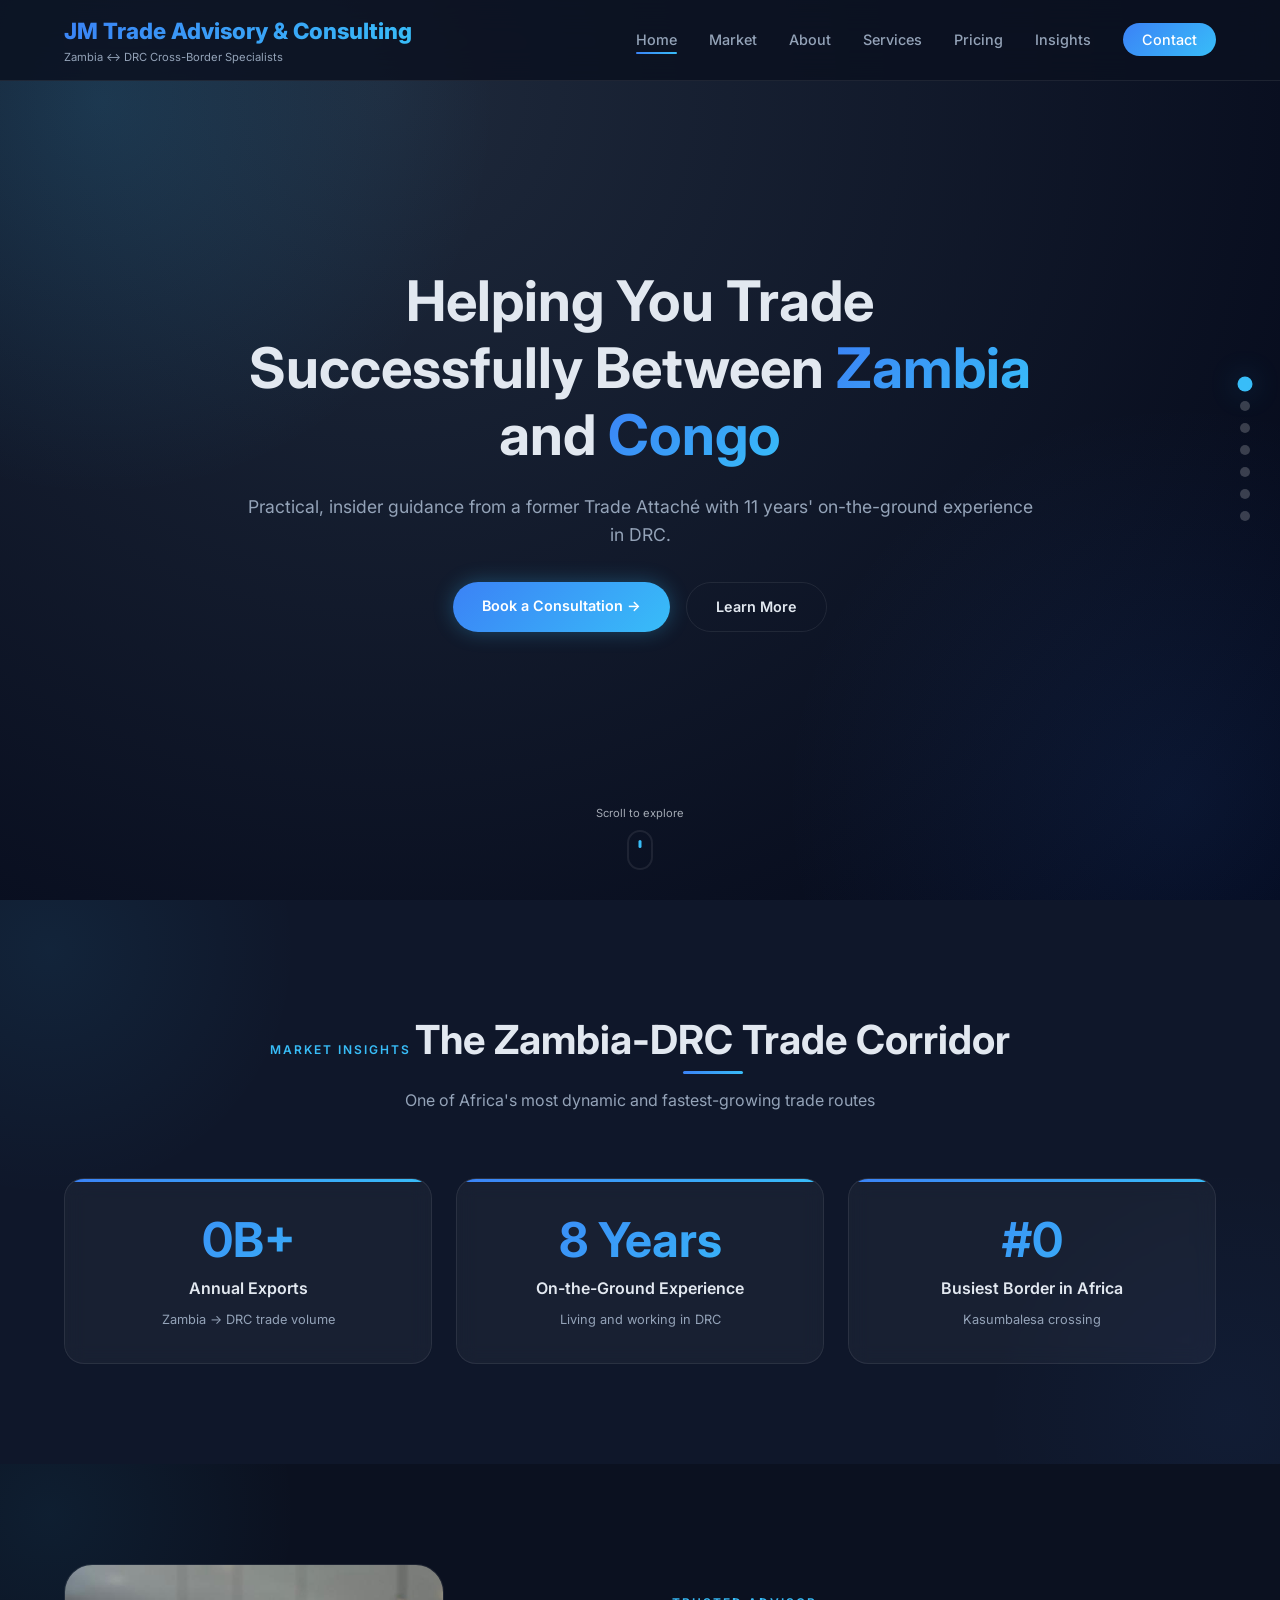
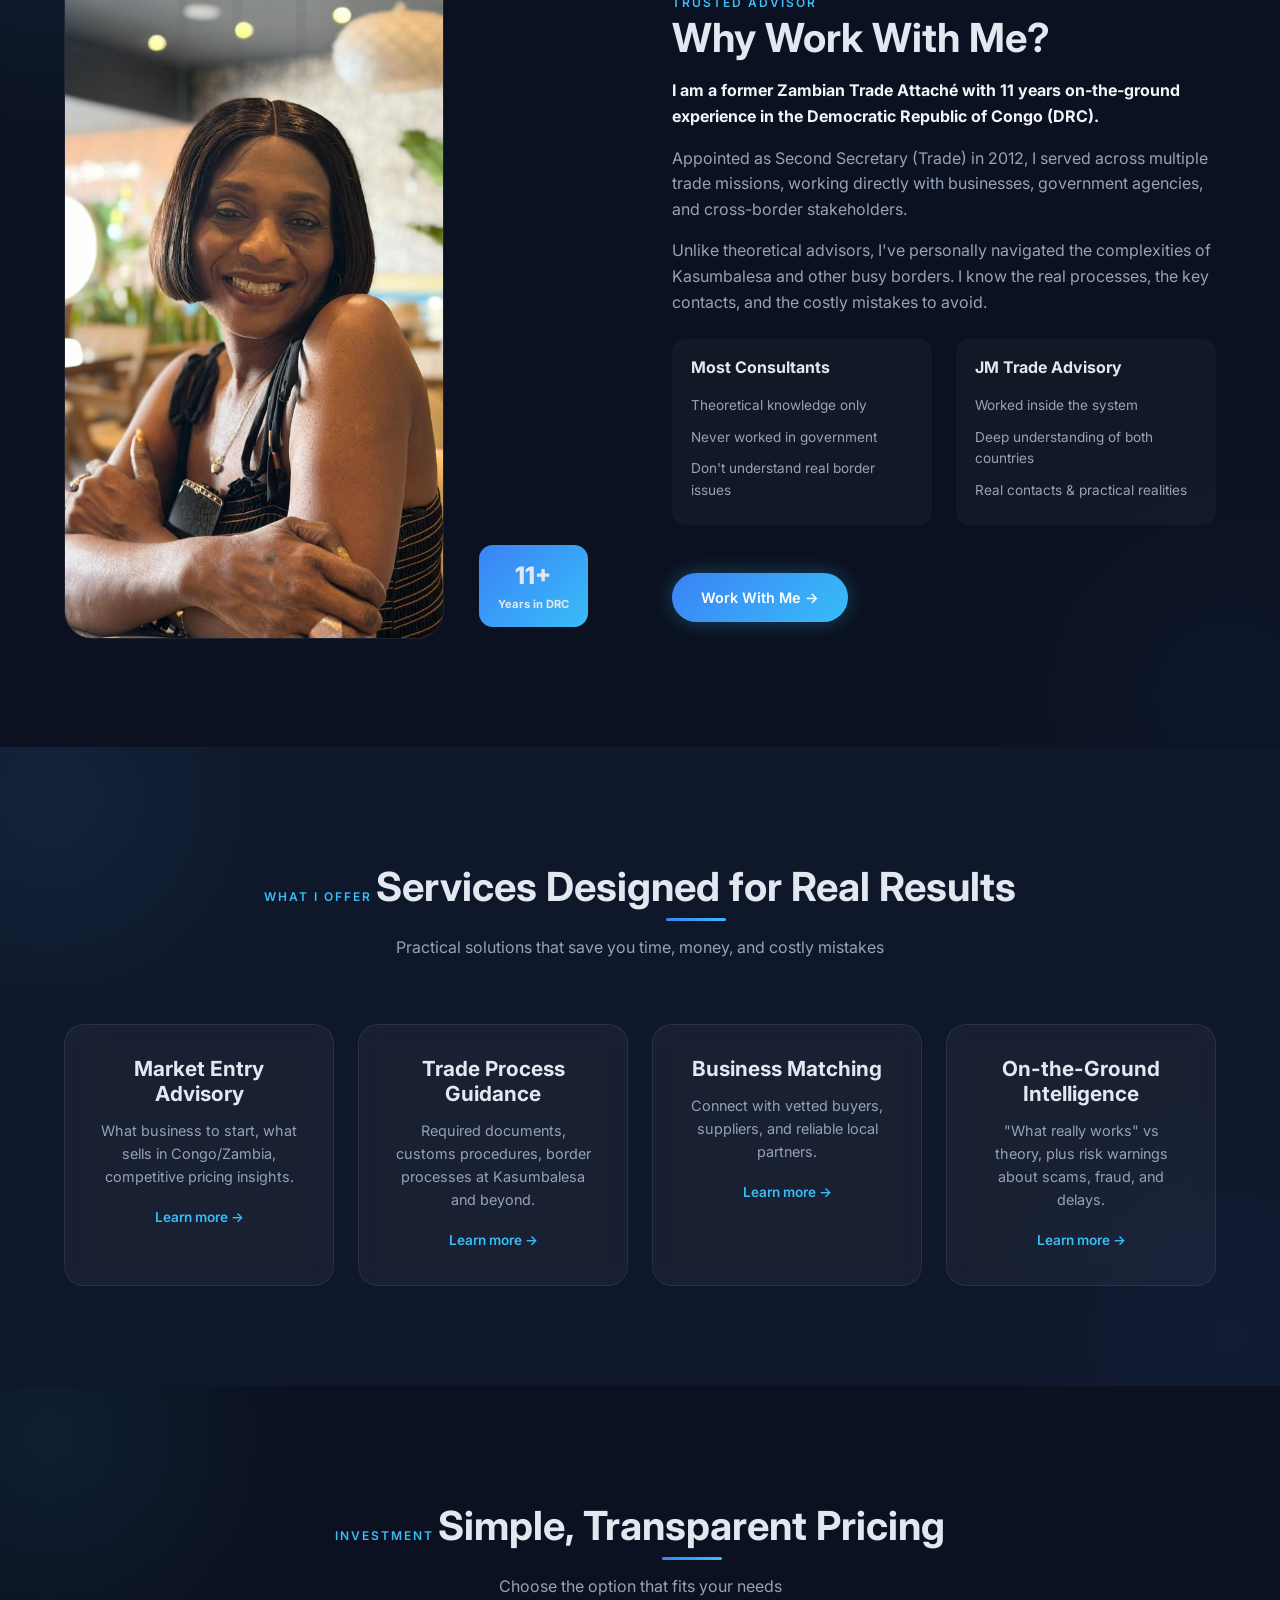
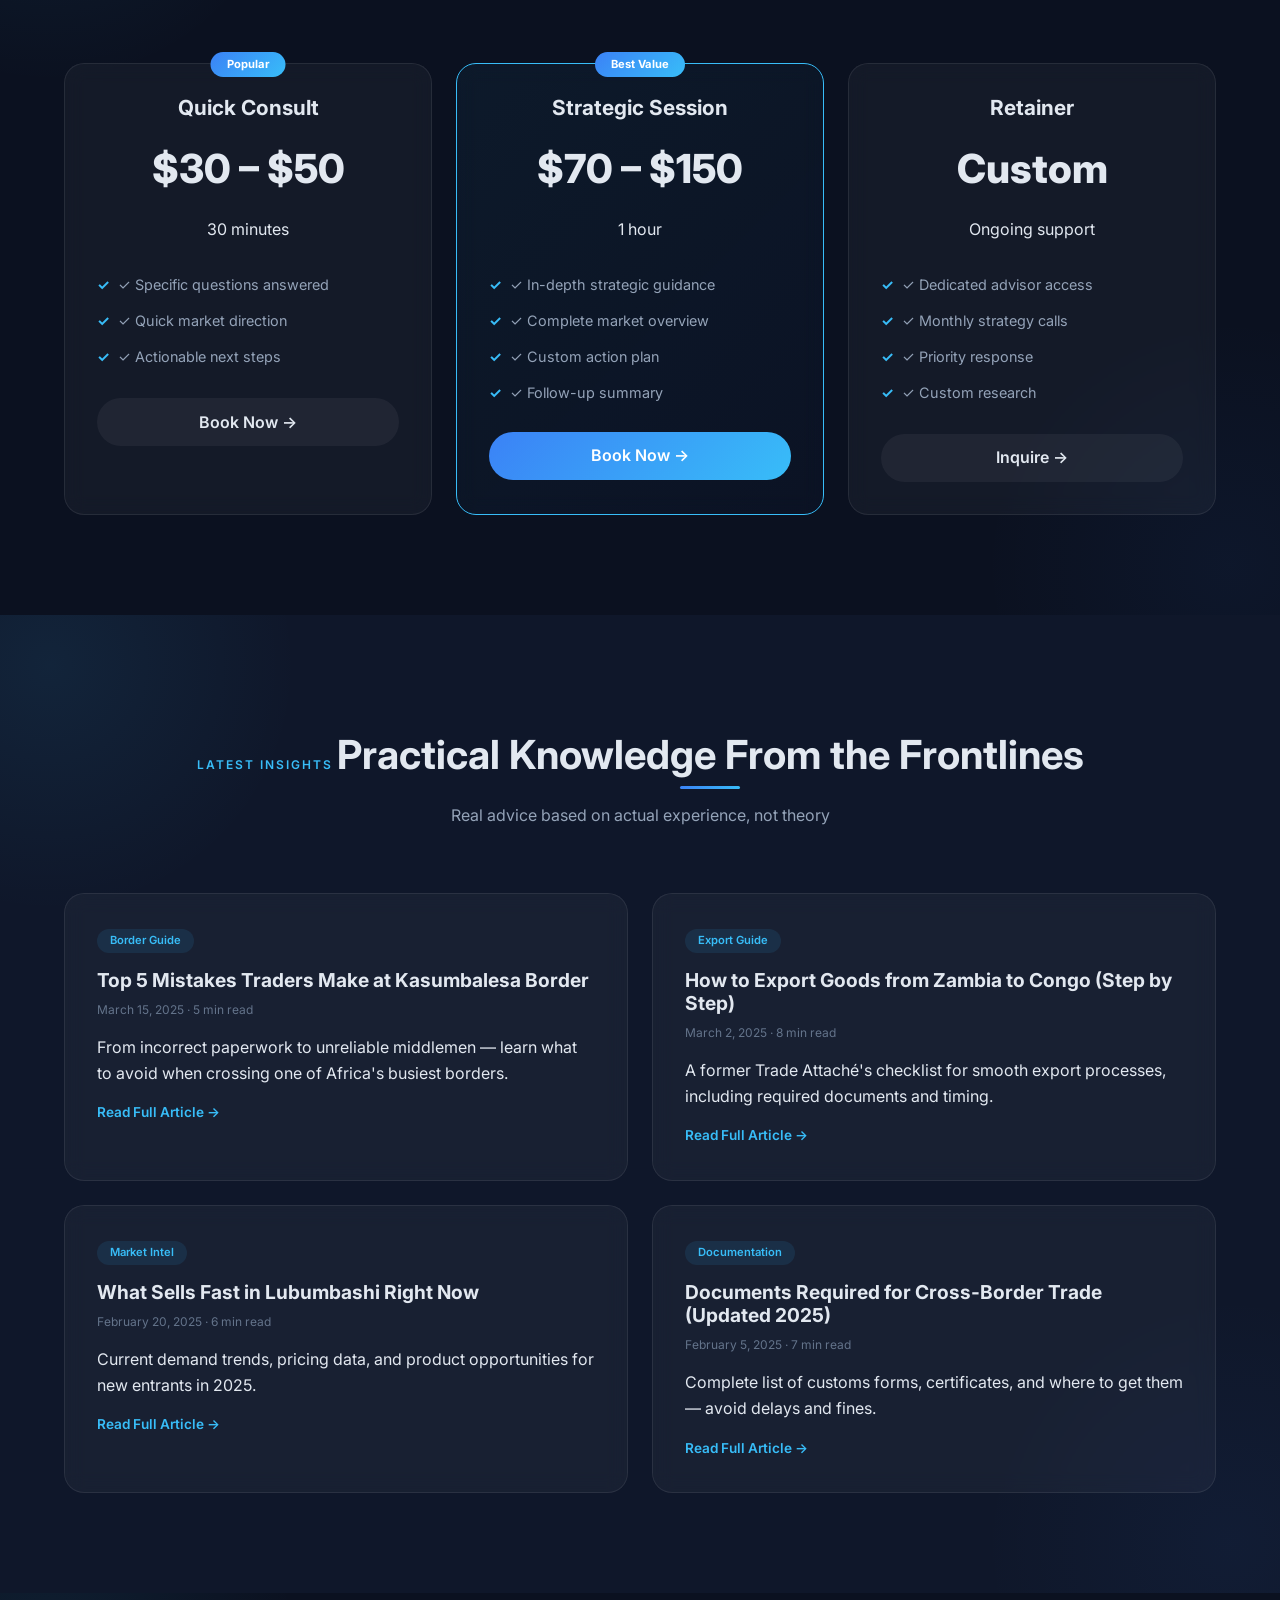
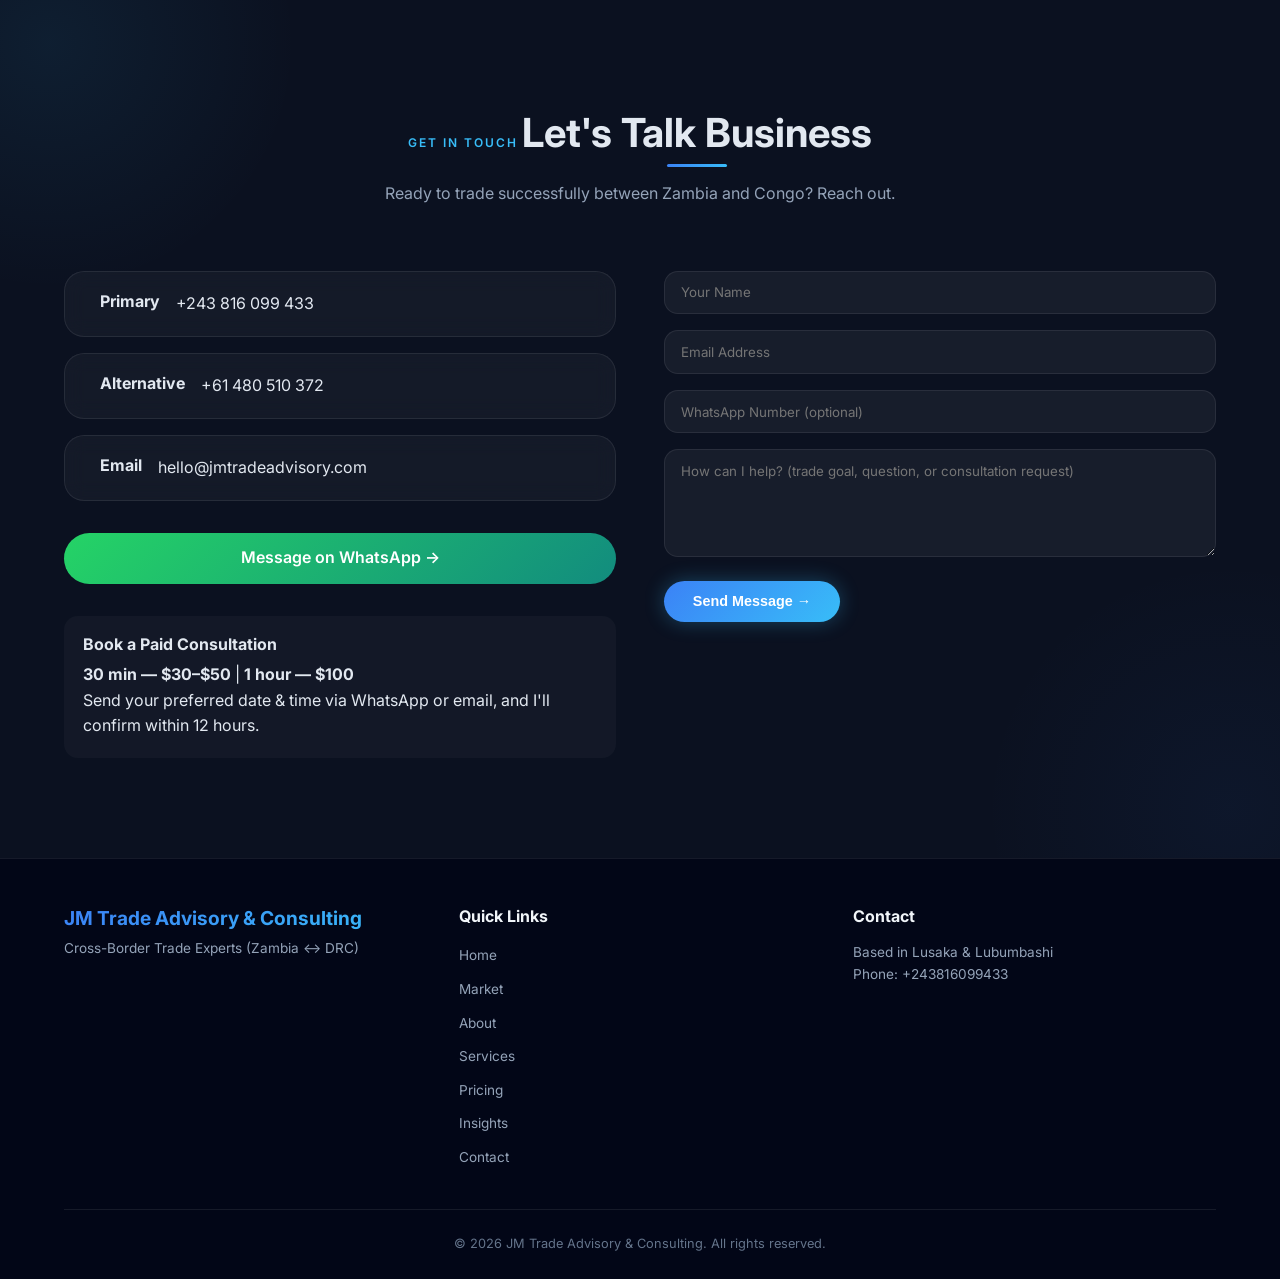
==== index.html @ 04de5f15 "first commit" ====
<!DOCTYPE html>
<html lang="en">
<head>
    <meta charset="UTF-8">
    <meta name="viewport" content="width=device-width, initial-scale=1.0">
    <title>JM Trade Advisory & Consulting | Zambia-DRC Trade Experts</title>
    <meta name="description" content="Former Zambian Trade Attaché with 11 years experience in DRC. Cross-border trade advisory between Zambia and Congo.">
    <meta name="keywords" content="trade advisory, Zambia, DRC, Congo, cross-border trade, Kasumbalesa">
    <meta name="author" content="JM Trade Advisory & Consulting">
    
    <!-- Open Graph / Social Media -->
    <meta property="og:title" content="JM Trade Advisory & Consulting">
    <meta property="og:description" content="Expert cross-border trade guidance between Zambia and DRC">
    <meta property="og:type" content="website">
    
    <!-- Favicon -->
    <link rel="icon" type="image/x-icon" href="data:image/svg+xml,<svg xmlns='http://www.w3.org/2000/svg' viewBox='0 0 100 100'><text y='.9em' font-size='90'></text></svg>">
    
    <!-- Styles -->
    <link rel="stylesheet" href="css/style.css">
</head>
<body>

<!-- Header -->
<header>
    <div class="container header-flex">
        <div class="logo">
            <a href="#home">JM Trade Advisory & Consulting</a>
            <span>Zambia ↔ DRC Cross-Border Specialists</span>
        </div>
        <nav>
            <ul>
                <li><a href="#home">Home</a></li>
                <li><a href="#market">Market</a></li>
                <li><a href="#about">About</a></li>
                <li><a href="#services">Services</a></li>
                <li><a href="#pricing">Pricing</a></li>
                <li><a href="#insights">Insights</a></li>
                <li><a href="#contact" class="nav-cta">Contact</a></li>
            </ul>
        </nav>
        <button class="mobile-menu-btn" id="mobileMenuBtn">☰</button>
    </div>
</header>

<main>

<!-- Section 1: Hero / Home -->
<section class="section section-hero" id="home">
    <div class="container">
        <div class="hero-content">
        
            <h1>Helping You Trade Successfully Between <span class="highlight">Zambia</span> and <span class="highlight">Congo</span></h1>
            <p class="subtext">Practical, insider guidance from a former Trade Attaché with 11 years' on-the-ground experience in DRC.</p>
            <div class="hero-buttons">
                <a href="#contact" class="btn btn-primary">Book a Consultation →</a>
                <a href="#about" class="btn btn-outline">Learn More</a>
            </div>
        </div>
    </div>
    <div class="scroll-hint" onclick="scrollToNext()">
        <span>Scroll to explore</span>
        <div class="mouse">
            <div class="wheel"></div>
        </div>
    </div>
</section>

<!-- Section 2: Market Stats -->
<section class="section" id="market">
    <div class="container">
        <div class="section-header">
            <span class="section-tag">Market Insights</span>
            <h2>The Zambia-DRC Trade Corridor</h2>
            <p>One of Africa's most dynamic and fastest-growing trade routes</p>
        </div>
        <div class="stats-grid">
            <div class="stat-box" data-count="1.2">
                <h3><span class="counter">1.2</span>B+</h3>
                <p>Annual Exports</p>
                <small>Zambia → DRC trade volume</small>
            </div>
            <div class="stat-box" data-count="11">
                <h3><span class="counter">11</span> Years</h3>
                <p>On-the-Ground Experience</p>
                <small>Living and working in DRC</small>
            </div>
            <div class="stat-box" data-count="1">
                <h3>#<span class="counter">1</span></h3>
                <p>Busiest Border in Africa</p>
                <small>Kasumbalesa crossing</small>
            </div>
        </div>
    </div>
</section>

<!-- Section 3: About -->
<section class="section" id="about">
    <div class="container">
        <div class="about-flex">
            <div class="about-image">
                <img src="images/profile.jpeg" alt="JM Trade Advisory Consultant Portrait" onerror="this.src='https://placehold.co/400x500/0a2f44/white?text=JM+Trade'">
                <div class="about-experience">
                    <span>11+</span>
                    <p>Years in DRC</p>
                </div>
            </div>
            <div class="about-text">
                <span class="section-tag">Trusted Advisor</span>
                <h2>Why Work With Me?</h2>
                <p><strong>I am a former Zambian Trade Attaché with 11 years on-the-ground experience in the Democratic Republic of Congo (DRC).</strong></p>
                <p>Appointed as Second Secretary (Trade) in 2012, I served across multiple trade missions, working directly with businesses, government agencies, and cross-border stakeholders.</p>
                <p>Unlike theoretical advisors, I've personally navigated the complexities of Kasumbalesa and other busy borders. I know the real processes, the key contacts, and the costly mistakes to avoid.</p>
                
                <div class="diff-compare">
                    <div class="others">
                        <h4>Most Consultants</h4>
                        <ul>
                            <li>Theoretical knowledge only</li>
                            <li>Never worked in government</li>
                            <li>Don't understand real border issues</li>
                        </ul>
                    </div>
                    <div class="me">
                        <h4>JM Trade Advisory</h4>
                        <ul>
                            <li>Worked inside the system</li>
                            <li>Deep understanding of both countries</li>
                            <li>Real contacts & practical realities</li>
                        </ul>
                    </div>
                </div>
                
                <a href="#contact" class="btn btn-primary" style="margin-top: 1.5rem;">Work With Me →</a>
            </div>
        </div>
    </div>
</section>

<!-- Section 4: Services -->
<section class="section" id="services">
    <div class="container">
        <div class="section-header">
            <span class="section-tag">What I Offer</span>
            <h2>Services Designed for Real Results</h2>
            <p>Practical solutions that save you time, money, and costly mistakes</p>
        </div>
        <div class="service-grid">
            <div class="service-card">
                <h3>Market Entry Advisory</h3>
                <p>What business to start, what sells in Congo/Zambia, competitive pricing insights.</p>
                <a href="#contact" class="service-link">Learn more →</a>
            </div>
            <div class="service-card">
                <h3>Trade Process Guidance</h3>
                <p>Required documents, customs procedures, border processes at Kasumbalesa and beyond.</p>
                <a href="#contact" class="service-link">Learn more →</a>
            </div>
            <div class="service-card">
                <h3>Business Matching</h3>
                <p>Connect with vetted buyers, suppliers, and reliable local partners.</p>
                <a href="#contact" class="service-link">Learn more →</a>
            </div>
            <div class="service-card">
                <h3>On-the-Ground Intelligence</h3>
                <p>"What really works" vs theory, plus risk warnings about scams, fraud, and delays.</p>
                <a href="#contact" class="service-link">Learn more →</a>
            </div>
        </div>
    </div>
</section>

<!-- Section 5: Pricing -->
<section class="section" id="pricing">
    <div class="container">
        <div class="section-header">
            <span class="section-tag">Investment</span>
            <h2>Simple, Transparent Pricing</h2>
            <p>Choose the option that fits your needs</p>
        </div>
        <div class="pricing-grid">
            <div class="pricing-card">
                <div class="pricing-badge">Popular</div>
                <h3>Quick Consult</h3>
                <div class="pricing-price">$30 – $50</div>
                <p class="pricing-duration">30 minutes</p>
                <ul class="pricing-features">
                    <li>✓ Specific questions answered</li>
                    <li>✓ Quick market direction</li>
                    <li>✓ Actionable next steps</li>
                </ul>
                <a href="#contact" class="btn-pricing">Book Now →</a>
            </div>
            <div class="pricing-card featured">
                <div class="pricing-badge">Best Value</div>
                <h3>Strategic Session</h3>
                <div class="pricing-price">$70 – $150</div>
                <p class="pricing-duration">1 hour</p>
                <ul class="pricing-features">
                    <li>✓ In-depth strategic guidance</li>
                    <li>✓ Complete market overview</li>
                    <li>✓ Custom action plan</li>
                    <li>✓ Follow-up summary</li>
                </ul>
                <a href="#contact" class="btn-pricing primary">Book Now →</a>
            </div>
            <div class="pricing-card">
                <h3>Retainer</h3>
                <div class="pricing-price">Custom</div>
                <p class="pricing-duration">Ongoing support</p>
                <ul class="pricing-features">
                    <li>✓ Dedicated advisor access</li>
                    <li>✓ Monthly strategy calls</li>
                    <li>✓ Priority response</li>
                    <li>✓ Custom research</li>
                </ul>
                <a href="#contact" class="btn-pricing">Inquire →</a>
            </div>
        </div>
    </div>
</section>

<!-- Section 6: Blog/Insights -->
<section class="section" id="insights">
    <div class="container">
        <div class="section-header">
            <span class="section-tag">Latest Insights</span>
            <h2>Practical Knowledge From the Frontlines</h2>
            <p>Real advice based on actual experience, not theory</p>
        </div>
        <div class="blog-grid">
            <article class="blog-post">
                <div class="blog-category">Border Guide</div>
                <h3>Top 5 Mistakes Traders Make at Kasumbalesa Border</h3>
                <p class="blog-meta">March 15, 2025 · 5 min read</p>
                <p>From incorrect paperwork to unreliable middlemen — learn what to avoid when crossing one of Africa's busiest borders.</p>
                <a href="#" class="read-more">Read Full Article →</a>
            </article>
            <article class="blog-post">
                <div class="blog-category">Export Guide</div>
                <h3>How to Export Goods from Zambia to Congo (Step by Step)</h3>
                <p class="blog-meta">March 2, 2025 · 8 min read</p>
                <p>A former Trade Attaché's checklist for smooth export processes, including required documents and timing.</p>
                <a href="#" class="read-more">Read Full Article →</a>
            </article>
            <article class="blog-post">
                <div class="blog-category">Market Intel</div>
                <h3>What Sells Fast in Lubumbashi Right Now</h3>
                <p class="blog-meta">February 20, 2025 · 6 min read</p>
                <p>Current demand trends, pricing data, and product opportunities for new entrants in 2025.</p>
                <a href="#" class="read-more">Read Full Article →</a>
            </article>
            <article class="blog-post">
                <div class="blog-category">Documentation</div>
                <h3>Documents Required for Cross-Border Trade (Updated 2025)</h3>
                <p class="blog-meta">February 5, 2025 · 7 min read</p>
                <p>Complete list of customs forms, certificates, and where to get them — avoid delays and fines.</p>
                <a href="#" class="read-more">Read Full Article →</a>
            </article>
        </div>
    </div>
</section>

<!-- Section 7: Contact -->
<section class="section" id="contact">
    <div class="container">
        <div class="section-header">
            <span class="section-tag">Get in Touch</span>
            <h2>Let's Talk Business</h2>
            <p>Ready to trade successfully between Zambia and Congo? Reach out.</p>
        </div>
        <div class="contact-flex">
            <div class="contact-info">
                <div class="contact-card">
                    <div class="contact-icon"></div>
                    <h3>Primary</h3>
                    <a href="https://wa.me/243816099433" target="_blank">+243 816 099 433</a>
                </div>
                <div class="contact-card">
                    <div class="contact-icon"></div>
                    <h3>Alternative</h3>
                    <a href="https://wa.me/61480510372" target="_blank">+61 480 510 372</a>
                </div>
                <div class="contact-card">
                    <div class="contact-icon"></div>
                    <h3>Email</h3>
                    <a href="mailto:hello@jmtradeadvisory.com">hello@jmtradeadvisory.com</a>
                </div>
                <a href="https://wa.me/243816099433" class="btn-wa" target="_blank">
                    Message on WhatsApp →
                </a>
                <div class="consult-prompt">
                    <h4>Book a Paid Consultation</h4>
                    <p><strong>30 min — $30–$50</strong> | <strong>1 hour — $100</strong></p>
                    <p>Send your preferred date & time via WhatsApp or email, and I'll confirm within 12 hours.</p>
                </div>
            </div>
            <div class="contact-form">
                <form action="thank-you.html" netlify name="contact" method="POST" data-netlify="true">
                    <input type="hidden" name="form-name" value="contact">
                    <div class="form-group">
                        <input type="text" name="name" placeholder="Your Name" required>
                    </div>
                    <div class="form-group">
                        <input type="email" name="email" placeholder="Email Address" required>
                    </div>
                    <div class="form-group">
                        <input type="tel" name="phone" placeholder="WhatsApp Number (optional)">
                    </div>
                    <div class="form-group">
                        <textarea name="message" rows="5" placeholder="How can I help? (trade goal, question, or consultation request)" required></textarea>
                    </div>
                    <button type="submit" class="btn btn-primary">Send Message →</button>
                </form>
            </div>
        </div>
    </div>
</section>

</main>

<footer>
    <div class="container">
        <div class="footer-grid">
            <div class="footer-brand">
                <h3>JM Trade Advisory & Consulting</h3>
                <p>Cross-Border Trade Experts (Zambia ↔ DRC)</p>
            </div>
            <div class="footer-links">
                <h4>Quick Links</h4>
                <ul>
                    <li><a href="#home">Home</a></li>
                    <li><a href="#market">Market</a></li>
                    <li><a href="#about">About</a></li>
                    <li><a href="#services">Services</a></li>
                    <li><a href="#pricing">Pricing</a></li>
                    <li><a href="#insights">Insights</a></li>
                    <li><a href="#contact">Contact</a></li>
                </ul>
            </div>
            <div class="footer-contact">
                <h4>Contact</h4>
                <p>Based in Lusaka & Lubumbashi</p>
                <p>Phone: +243816099433</p>
            </div>
        </div>
        <div class="footer-bottom">
            <p>&copy; 2026 JM Trade Advisory & Consulting. All rights reserved.</p>
        </div>
    </div>
</footer>

<script src="js/main.js"></script>
</body>
</html>
---- css/style.css ----
/* ========================================
   JM TRADE ADVISORY - PREMIUM DESIGN SYSTEM
   Dark Theme | Glass Morphism | Smooth Animations
   ======================================== */

/* Import Fonts */
@import url('https://fonts.googleapis.com/css2?family=Inter:ital,wght@0,300;0,400;0,500;0,600;0,700;0,800;1,400&display=swap');

/* =========================
   DESIGN TOKENS
========================= */
:root {
    /* Colors */
    --bg: #0b1120;
    --bg-soft: #0f172a;
    --bg-card: rgba(255, 255, 255, 0.04);
    --border: rgba(255, 255, 255, 0.08);
    --border-light: rgba(255, 255, 255, 0.12);
    
    /* Brand Colors */
    --primary: #3b82f6;
    --primary-dark: #2563eb;
    --accent: #38bdf8;
    --accent-dark: #0284c7;
    --gold: #d4af37;
    --gold-dark: #b8941e;
    
    /* Text Colors */
    --text: #e2e8f0;
    --text-light: #f1f5f9;
    --muted: #94a3b8;
    --muted-dark: #64748b;
    
    /* Gradients */
    --gradient-primary: linear-gradient(135deg, #3b82f6 0%, #38bdf8 100%);
    --gradient-gold: linear-gradient(135deg, #d4af37 0%, #f59e0b 100%);
    --gradient-glass: linear-gradient(135deg, rgba(255,255,255,0.1) 0%, rgba(255,255,255,0.03) 100%);
    
    /* Shadows */
    --shadow-sm: 0 4px 6px rgba(0, 0, 0, 0.3);
    --shadow-md: 0 10px 25px rgba(0, 0, 0, 0.2);
    --shadow-lg: 0 20px 40px rgba(0, 0, 0, 0.3);
    --shadow-glow: 0 0 20px rgba(56, 189, 248, 0.3);
    --shadow-gold: 0 0 20px rgba(212, 175, 55, 0.3);
    
    /* Spacing */
    --radius-sm: 8px;
    --radius-md: 14px;
    --radius-lg: 20px;
    --radius-xl: 28px;
    
    /* Transitions */
    --transition-fast: 0.2s ease;
    --transition-base: 0.3s cubic-bezier(0.4, 0, 0.2, 1);
    --transition-slow: 0.5s cubic-bezier(0.4, 0, 0.2, 1);
    
    /* Layout */
    --header-height: 80px;
    --container-width: 1280px;
}

/* =========================
   RESET & BASE
========================= */
* {
    margin: 0;
    padding: 0;
    box-sizing: border-box;
}

html {
    scroll-behavior: smooth;
}

body {
    font-family: 'Inter', -apple-system, BlinkMacSystemFont, sans-serif;
    background: var(--bg);
    color: var(--text);
    line-height: 1.6;
    overflow-x: hidden;
}

/* Custom Scrollbar */
::-webkit-scrollbar {
    width: 8px;
}

::-webkit-scrollbar-track {
    background: var(--bg-soft);
}

::-webkit-scrollbar-thumb {
    background: var(--accent);
    border-radius: 4px;
}

::-webkit-scrollbar-thumb:hover {
    background: var(--primary);
}

::selection {
    background: var(--accent);
    color: var(--bg);
}

/* =========================
   TYPOGRAPHY
========================= */
h1, h2, h3, h4 {
    font-weight: 700;
    line-height: 1.2;
}

h1 {
    font-size: 3.5rem;
    margin-bottom: 1.5rem;
}

h2 {
    font-size: 2.5rem;
    margin-bottom: 1rem;
}

h3 {
    font-size: 1.3rem;
    margin-bottom: 0.75rem;
}

h4 {
    font-size: 1rem;
    margin-bottom: 0.5rem;
}

.highlight {
    background: var(--gradient-primary);
    -webkit-background-clip: text;
    background-clip: text;
    color: transparent;
}

/* =========================
   CONTAINER & LAYOUT
========================= */
.container {
    width: 90%;
    max-width: var(--container-width);
    margin: 0 auto;
    position: relative;
    z-index: 2;
}

.section {
    padding: 100px 0;
    position: relative;
    overflow: hidden;
}

/* Animated Background Glow */
.section::before {
    content: "";
    position: absolute;
    width: 500px;
    height: 500px;
    background: radial-gradient(circle, rgba(56, 189, 248, 0.08), transparent 70%);
    top: -200px;
    left: -200px;
    z-index: 0;
    pointer-events: none;
}

.section::after {
    content: "";
    position: absolute;
    width: 500px;
    height: 500px;
    background: radial-gradient(circle, rgba(59, 130, 246, 0.05), transparent 70%);
    bottom: -200px;
    right: -200px;
    z-index: 0;
    pointer-events: none;
}

/* Alternate section backgrounds */
.section:nth-child(even) {
    background: var(--bg-soft);
}

/* =========================
   HEADER - GLASS MORPHISM
========================= */
header {
    position: fixed;
    width: 100%;
    top: 0;
    backdrop-filter: blur(16px);
    background: rgba(11, 17, 32, 0.85);
    border-bottom: 1px solid var(--border);
    z-index: 1000;
    transition: var(--transition-base);
}

header.scrolled {
    background: rgba(11, 17, 32, 0.95);
    box-shadow: var(--shadow-md);
}

.header-flex {
    display: flex;
    justify-content: space-between;
    align-items: center;
    height: var(--header-height);
}

.logo a {
    font-weight: 800;
    font-size: 1.4rem;
    text-decoration: none;
    background: var(--gradient-primary);
    -webkit-background-clip: text;
    background-clip: text;
    color: transparent;
}

.logo span {
    font-size: 0.7rem;
    color: var(--muted);
    display: block;
}

/* Navigation */
nav ul {
    display: flex;
    gap: 2rem;
    list-style: none;
}

nav a {
    color: var(--muted);
    text-decoration: none;
    font-size: 0.9rem;
    font-weight: 500;
    transition: var(--transition-base);
    position: relative;
}

nav a::after {
    content: "";
    position: absolute;
    width: 0;
    height: 2px;
    background: var(--gradient-primary);
    left: 0;
    bottom: -6px;
    transition: var(--transition-base);
    border-radius: 2px;
}

nav a:hover::after,
nav a.active::after {
    width: 100%;
}

nav a:hover {
    color: var(--text-light);
}

.nav-cta {
    background: var(--gradient-primary);
    color: white !important;
    padding: 0.5rem 1.2rem;
    border-radius: 50px;
}

.nav-cta::after {
    display: none;
}

.nav-cta:hover {
    transform: translateY(-2px);
    box-shadow: var(--shadow-glow);
}

.mobile-menu-btn {
    display: none;
    background: none;
    border: none;
    color: var(--text);
    font-size: 1.5rem;
    cursor: pointer;
}

/* =========================
   HERO SECTION
========================= */
.section-hero {
    min-height: 100vh;
    display: flex;
    align-items: center;
    text-align: center;
    background: radial-gradient(circle at 30% 10%, #1e293b, #020617);
    padding: 0;
    position: relative;
    overflow: hidden;
}

.section-hero::before {
    width: 800px;
    height: 800px;
    background: radial-gradient(circle, rgba(56, 189, 248, 0.15), transparent 70%);
    top: -300px;
    left: -300px;
}

.section-hero::after {
    width: 800px;
    height: 800px;
    background: radial-gradient(circle, rgba(59, 130, 246, 0.1), transparent 70%);
    bottom: -300px;
    right: -300px;
}

.hero-content {
    max-width: 800px;
    margin: 0 auto;
    position: relative;
    z-index: 2;
}

.hero-badge {
    display: inline-block;
    background: rgba(255, 255, 255, 0.05);
    backdrop-filter: blur(10px);
    padding: 0.5rem 1.2rem;
    border-radius: 50px;
    margin-bottom: 1.5rem;
    font-size: 0.8rem;
    color: var(--accent);
    border: 1px solid var(--border);
    animation: fadeInUp 0.6s ease-out;
}

.hero-content h1 {
    animation: fadeInUp 0.8s ease-out 0.2s both;
}

.subtext {
    color: var(--muted);
    margin-bottom: 2rem;
    font-size: 1.1rem;
    animation: fadeInUp 0.8s ease-out 0.4s both;
}

.hero-buttons {
    display: flex;
    justify-content: center;
    gap: 1rem;
    animation: fadeInUp 0.8s ease-out 0.6s both;
}

/* =========================
   BUTTONS
========================= */
.btn {
    display: inline-block;
    padding: 0.8rem 1.8rem;
    border-radius: 50px;
    text-decoration: none;
    font-weight: 600;
    font-size: 0.9rem;
    transition: var(--transition-base);
    cursor: pointer;
    border: none;
}

.btn-primary {
    background: var(--gradient-primary);
    color: white;
    box-shadow: var(--shadow-glow);
}

.btn-primary:hover {
    transform: translateY(-3px);
    box-shadow: 0 10px 30px rgba(59, 130, 246, 0.4);
}

.btn-outline {
    border: 1px solid var(--border);
    background: transparent;
    color: var(--text);
}

.btn-outline:hover {
    border-color: var(--accent);
    background: rgba(56, 189, 248, 0.1);
    transform: translateY(-3px);
}

/* =========================
   SECTION HEADER
========================= */
.section-header {
    text-align: center;
    margin-bottom: 4rem;
}

.section-tag {
    color: var(--accent);
    font-size: 0.75rem;
    text-transform: uppercase;
    letter-spacing: 2px;
    font-weight: 600;
}

.section-header h2 {
    font-size: 2.5rem;
    margin: 1rem 0 0.5rem;
    position: relative;
    display: inline-block;
}

.section-header h2::after {
    content: '';
    position: absolute;
    bottom: -10px;
    left: 50%;
    transform: translateX(-50%);
    width: 60px;
    height: 3px;
    background: var(--gradient-primary);
    border-radius: 2px;
}

.section-header p {
    color: var(--muted);
    max-width: 600px;
    margin: 1rem auto 0;
}

/* =========================
   CARDS - GLASS EFFECT
========================= */
.stat-box,
.service-card,
.pricing-card,
.blog-post,
.contact-card {
    background: var(--bg-card);
    backdrop-filter: blur(10px);
    border: 1px solid var(--border);
    border-radius: var(--radius-lg);
    padding: 2rem;
    transition: var(--transition-base);
}

.stat-box:hover,
.service-card:hover,
.pricing-card:hover,
.blog-post:hover,
.contact-card:hover {
    transform: translateY(-6px);
    border-color: var(--border-light);
    box-shadow: var(--shadow-lg);
}

/* Stats Cards */
.stat-box {
    text-align: center;
    position: relative;
    overflow: hidden;
}

.stat-box::before {
    content: '';
    position: absolute;
    top: 0;
    left: 0;
    right: 0;
    height: 3px;
    background: var(--gradient-primary);
}

.stat-box h3 {
    font-size: 3rem;
    background: var(--gradient-primary);
    -webkit-background-clip: text;
    background-clip: text;
    color: transparent;
    margin-bottom: 0.5rem;
}

.stat-box p {
    font-weight: 600;
    margin-bottom: 0.25rem;
}

.stat-box small {
    color: var(--muted);
    font-size: 0.8rem;
}

/* Service Cards */
.service-card {
    text-align: center;
}

.service-icon {
    font-size: 3rem;
    margin-bottom: 1rem;
    display: inline-block;
}

.service-card h3 {
    margin-bottom: 0.75rem;
}

.service-card p {
    color: var(--muted);
    margin-bottom: 1rem;
    font-size: 0.9rem;
}

.service-link {
    color: var(--accent);
    text-decoration: none;
    font-weight: 600;
    font-size: 0.85rem;
    display: inline-flex;
    align-items: center;
    gap: 5px;
    transition: var(--transition-base);
}

.service-link:hover {
    gap: 10px;
    color: var(--primary);
}

/* Pricing Cards */
.pricing-card {
    text-align: center;
    position: relative;
}

.pricing-card.featured {
    border: 1px solid var(--accent);
    transform: scale(1.05);
    background: linear-gradient(135deg, rgba(56, 189, 248, 0.05), rgba(59, 130, 246, 0.02));
}

.pricing-badge {
    position: absolute;
    top: -12px;
    left: 50%;
    transform: translateX(-50%);
    background: var(--gradient-primary);
    color: white;
    padding: 0.2rem 1rem;
    border-radius: 50px;
    font-size: 0.7rem;
    font-weight: 700;
}

.pricing-price {
    font-size: 2.5rem;
    font-weight: 800;
    margin: 1rem 0;
}

.pricing-price span {
    font-size: 0.9rem;
    font-weight: normal;
    color: var(--muted);
}

.pricing-features {
    list-style: none;
    text-align: left;
    margin: 1.5rem 0;
}

.pricing-features li {
    padding: 0.4rem 0;
    color: var(--muted);
    display: flex;
    align-items: center;
    gap: 0.5rem;
    font-size: 0.9rem;
}

.pricing-features li::before {
    content: '✓';
    color: var(--accent);
    font-weight: bold;
}

.btn-pricing {
    display: inline-block;
    width: 100%;
    padding: 0.7rem;
    border-radius: 50px;
    text-decoration: none;
    font-weight: 600;
    background: rgba(255, 255, 255, 0.05);
    color: var(--text);
    transition: var(--transition-base);
}

.btn-pricing.primary,
.btn-pricing:hover {
    background: var(--gradient-primary);
    color: white;
    transform: translateY(-2px);
}

/* =========================
   GRID SYSTEMS
========================= */
.stats-grid,
.service-grid,
.pricing-grid,
.blog-grid {
    display: grid;
    gap: 1.5rem;
}

.stats-grid {
    grid-template-columns: repeat(3, 1fr);
}

.service-grid {
    grid-template-columns: repeat(4, 1fr);
}

.pricing-grid {
    grid-template-columns: repeat(3, 1fr);
}

.blog-grid {
    grid-template-columns: repeat(2, 1fr);
}

/* =========================
   ABOUT SECTION
========================= */
.about-flex {
    display: flex;
    gap: 4rem;
    align-items: center;
}

.about-image {
    flex: 1;
    position: relative;
}

.about-image img {
    width: 100%;
    max-width: 380px;
    border-radius: var(--radius-xl);
    border: 1px solid var(--border);
    transition: var(--transition-base);
}

.about-image img:hover {
    transform: scale(1.02);
    border-color: var(--accent);
}

.about-experience {
    position: absolute;
    bottom: 20px;
    right: 20px;
    background: var(--gradient-primary);
    padding: 0.8rem 1.2rem;
    border-radius: var(--radius-md);
    text-align: center;
    font-weight: bold;
}

.about-experience span {
    font-size: 1.5rem;
    display: block;
    font-weight: 800;
}

.about-experience p {
    font-size: 0.7rem;
}

.about-text {
    flex: 1;
}

.about-text p {
    margin-bottom: 1rem;
    color: var(--muted);
}

.about-text strong {
    color: var(--text-light);
}

.diff-compare {
    display: flex;
    gap: 1.5rem;
    margin: 1.5rem 0;
}

.diff-compare div {
    flex: 1;
    padding: 1.2rem;
    background: rgba(255, 255, 255, 0.03);
    border-radius: var(--radius-md);
    transition: var(--transition-base);
}

.diff-compare div:hover {
    background: rgba(255, 255, 255, 0.05);
}

.diff-compare h4 {
    margin-bottom: 0.8rem;
}

.diff-compare ul {
    list-style: none;
}

.diff-compare li {
    padding: 0.3rem 0;
    color: var(--muted);
    font-size: 0.85rem;
}

/* Blog Cards */
.blog-category {
    display: inline-block;
    background: rgba(56, 189, 248, 0.1);
    color: var(--accent);
    padding: 0.2rem 0.8rem;
    border-radius: 50px;
    font-size: 0.7rem;
    font-weight: 600;
    margin-bottom: 1rem;
}

.blog-post h3 {
    font-size: 1.2rem;
    margin-bottom: 0.5rem;
}

.blog-meta {
    font-size: 0.75rem;
    color: var(--muted-dark);
    margin-bottom: 1rem;
}

.read-more {
    color: var(--accent);
    text-decoration: none;
    font-weight: 600;
    font-size: 0.85rem;
    display: inline-flex;
    align-items: center;
    gap: 5px;
    margin-top: 1rem;
    transition: var(--transition-base);
}

.read-more:hover {
    gap: 10px;
    color: var(--primary);
}

/* =========================
   CONTACT SECTION
========================= */
.contact-flex {
    display: flex;
    gap: 3rem;
}

.contact-info,
.contact-form {
    flex: 1;
}

.contact-card {
    display: flex;
    align-items: center;
    gap: 1rem;
    padding: 1.2rem;
    margin-bottom: 1rem;
}

.contact-icon {
    font-size: 2rem;
}

.contact-card h3 {
    font-size: 1rem;
    margin-bottom: 0.25rem;
}

.contact-card a {
    color: var(--text);
    text-decoration: none;
    transition: var(--transition-base);
}

.contact-card a:hover {
    color: var(--accent);
}

.btn-wa {
    display: inline-block;
    background: linear-gradient(135deg, #25D366, #128C7E);
    color: white;
    padding: 0.8rem 1.5rem;
    border-radius: 50px;
    text-decoration: none;
    font-weight: 600;
    margin: 1rem 0;
    text-align: center;
    width: 100%;
    transition: var(--transition-base);
}

.btn-wa:hover {
    transform: translateY(-3px);
    box-shadow: var(--shadow-glow);
}

.consult-prompt {
    background: rgba(255, 255, 255, 0.03);
    padding: 1.2rem;
    border-radius: var(--radius-md);
    margin-top: 1rem;
}

.consult-prompt h4 {
    margin-bottom: 0.5rem;
}

.form-group {
    margin-bottom: 1rem;
}

.contact-form input,
.contact-form textarea {
    width: 100%;
    padding: 0.8rem 1rem;
    background: rgba(255, 255, 255, 0.05);
    border: 1px solid var(--border);
    border-radius: var(--radius-md);
    color: var(--text);
    font-family: inherit;
    transition: var(--transition-base);
}

.contact-form input:focus,
.contact-form textarea:focus {
    outline: none;
    border-color: var(--accent);
    background: rgba(56, 189, 248, 0.05);
}

/* =========================
   SCROLL HINT
========================= */
.scroll-hint {
    position: absolute;
    bottom: 30px;
    left: 50%;
    transform: translateX(-50%);
    text-align: center;
    cursor: pointer;
    animation: bounce 2s infinite;
    z-index: 10;
}

.scroll-hint span {
    font-size: 0.7rem;
    opacity: 0.7;
}

.mouse {
    width: 26px;
    height: 40px;
    border: 2px solid var(--border);
    border-radius: 20px;
    margin: 5px auto 0;
    position: relative;
}

.wheel {
    width: 3px;
    height: 8px;
    background: var(--accent);
    border-radius: 2px;
    position: absolute;
    top: 8px;
    left: 50%;
    transform: translateX(-50%);
    animation: scrollWheel 1.5s infinite;
}

@keyframes scrollWheel {
    0% { opacity: 1; transform: translateX(-50%) translateY(0); }
    100% { opacity: 0; transform: translateX(-50%) translateY(15px); }
}

@keyframes bounce {
    0%, 100% { transform: translateX(-50%) translateY(0); }
    50% { transform: translateX(-50%) translateY(10px); }
}

@keyframes fadeInUp {
    from {
        opacity: 0;
        transform: translateY(30px);
    }
    to {
        opacity: 1;
        transform: translateY(0);
    }
}

/* =========================
   PROGRESS DOTS
========================= */
.scroll-progress {
    position: fixed;
    right: 30px;
    top: 50%;
    transform: translateY(-50%);
    z-index: 999;
    display: flex;
    flex-direction: column;
    gap: 12px;
}

.progress-dot {
    width: 10px;
    height: 10px;
    border-radius: 50%;
    background: rgba(255, 255, 255, 0.2);
    cursor: pointer;
    transition: var(--transition-base);
}

.progress-dot::before {
    content: attr(data-tooltip);
    position: absolute;
    right: 20px;
    top: 50%;
    transform: translateY(-50%);
    background: var(--bg-soft);
    color: var(--text);
    padding: 4px 8px;
    border-radius: 8px;
    font-size: 10px;
    white-space: nowrap;
    opacity: 0;
    visibility: hidden;
    transition: var(--transition-base);
}

.progress-dot:hover::before {
    opacity: 1;
    visibility: visible;
    right: 25px;
}

.progress-dot.active {
    background: var(--accent);
    transform: scale(1.5);
    box-shadow: var(--shadow-glow);
}

/* =========================
   FOOTER
========================= */
footer {
    background: #020617;
    padding: 3rem 0 1.5rem;
    border-top: 1px solid var(--border);
}

.footer-grid {
    display: grid;
    grid-template-columns: repeat(3, 1fr);
    gap: 2rem;
    margin-bottom: 2rem;
}

.footer-brand h3 {
    font-size: 1.2rem;
    margin-bottom: 0.5rem;
    background: var(--gradient-primary);
    -webkit-background-clip: text;
    background-clip: text;
    color: transparent;
}

.footer-brand p,
.footer-contact p {
    color: var(--muted);
    font-size: 0.85rem;
}

.footer-links h4,
.footer-contact h4 {
    color: var(--text-light);
    margin-bottom: 1rem;
    font-size: 1rem;
}

.footer-links ul {
    list-style: none;
}

.footer-links li {
    margin-bottom: 0.5rem;
}

.footer-links a {
    color: var(--muted);
    text-decoration: none;
    font-size: 0.85rem;
    transition: var(--transition-base);
}

.footer-links a:hover {
    color: var(--accent);
    transform: translateX(5px);
    display: inline-block;
}

.footer-bottom {
    text-align: center;
    padding-top: 1.5rem;
    border-top: 1px solid var(--border);
    color: var(--muted-dark);
    font-size: 0.8rem;
}

/* =========================
   ANIMATIONS ON SCROLL
========================= */
.service-card,
.stat-box,
.blog-post,
.pricing-card {
    opacity: 0;
    transform: translateY(30px);
    transition: all 0.6s cubic-bezier(0.4, 0, 0.2, 1);
    transition-delay: calc(var(--index, 0) * 0.1s);
}

.service-card.visible,
.stat-box.visible,
.blog-post.visible,
.pricing-card.visible {
    opacity: 1;
    transform: translateY(0);
}

/* Staggered delays */
.service-card:nth-child(1) { --index: 1; }
.service-card:nth-child(2) { --index: 2; }
.service-card:nth-child(3) { --index: 3; }
.service-card:nth-child(4) { --index: 4; }
.stat-box:nth-child(1) { --index: 1; }
.stat-box:nth-child(2) { --index: 2; }
.stat-box:nth-child(3) { --index: 3; }

/* =========================
   RESPONSIVE DESIGN
========================= */
@media (max-width: 1024px) {
    h1 { font-size: 2.8rem; }
    h2 { font-size: 2rem; }
    .service-grid { grid-template-columns: repeat(2, 1fr); }
    .stats-grid { grid-template-columns: repeat(2, 1fr); }
}

@media (max-width: 768px) {
    .section { padding: 80px 0; }
    h1 { font-size: 2rem; }
    h2 { font-size: 1.6rem; }
    
    nav ul {
        display: none;
    }
    
    .mobile-menu-btn {
        display: block;
    }
    
    nav.active ul {
        display: flex;
        flex-direction: column;
        position: absolute;
        top: var(--header-height);
        right: 20px;
        background: var(--bg-soft);
        padding: 1rem;
        border-radius: var(--radius-md);
        border: 1px solid var(--border);
        gap: 1rem;
        min-width: 150px;
    }
    
    .stats-grid,
    .service-grid,
    .pricing-grid,
    .contact-flex,
    .footer-grid,
    .about-flex {
        grid-template-columns: 1fr;
        flex-direction: column;
    }
    
    .stats-grid { grid-template-columns: 1fr; }
    .pricing-card.featured { transform: scale(1); }
    .diff-compare { flex-direction: column; }
    .about-flex { text-align: center; }
    .hero-buttons { flex-direction: column; align-items: center; }
    .scroll-progress { right: 15px; }
    .progress-dot::before { display: none; }
    .blog-grid { grid-template-columns: 1fr; }
}

@media (max-width: 480px) {
    .container { width: 92%; }
    .btn { padding: 0.6rem 1.2rem; font-size: 0.8rem; }
    .section-header h2 { font-size: 1.4rem; }
    .stat-box h3 { font-size: 2rem; }
    .service-card { padding: 1.5rem; }
}
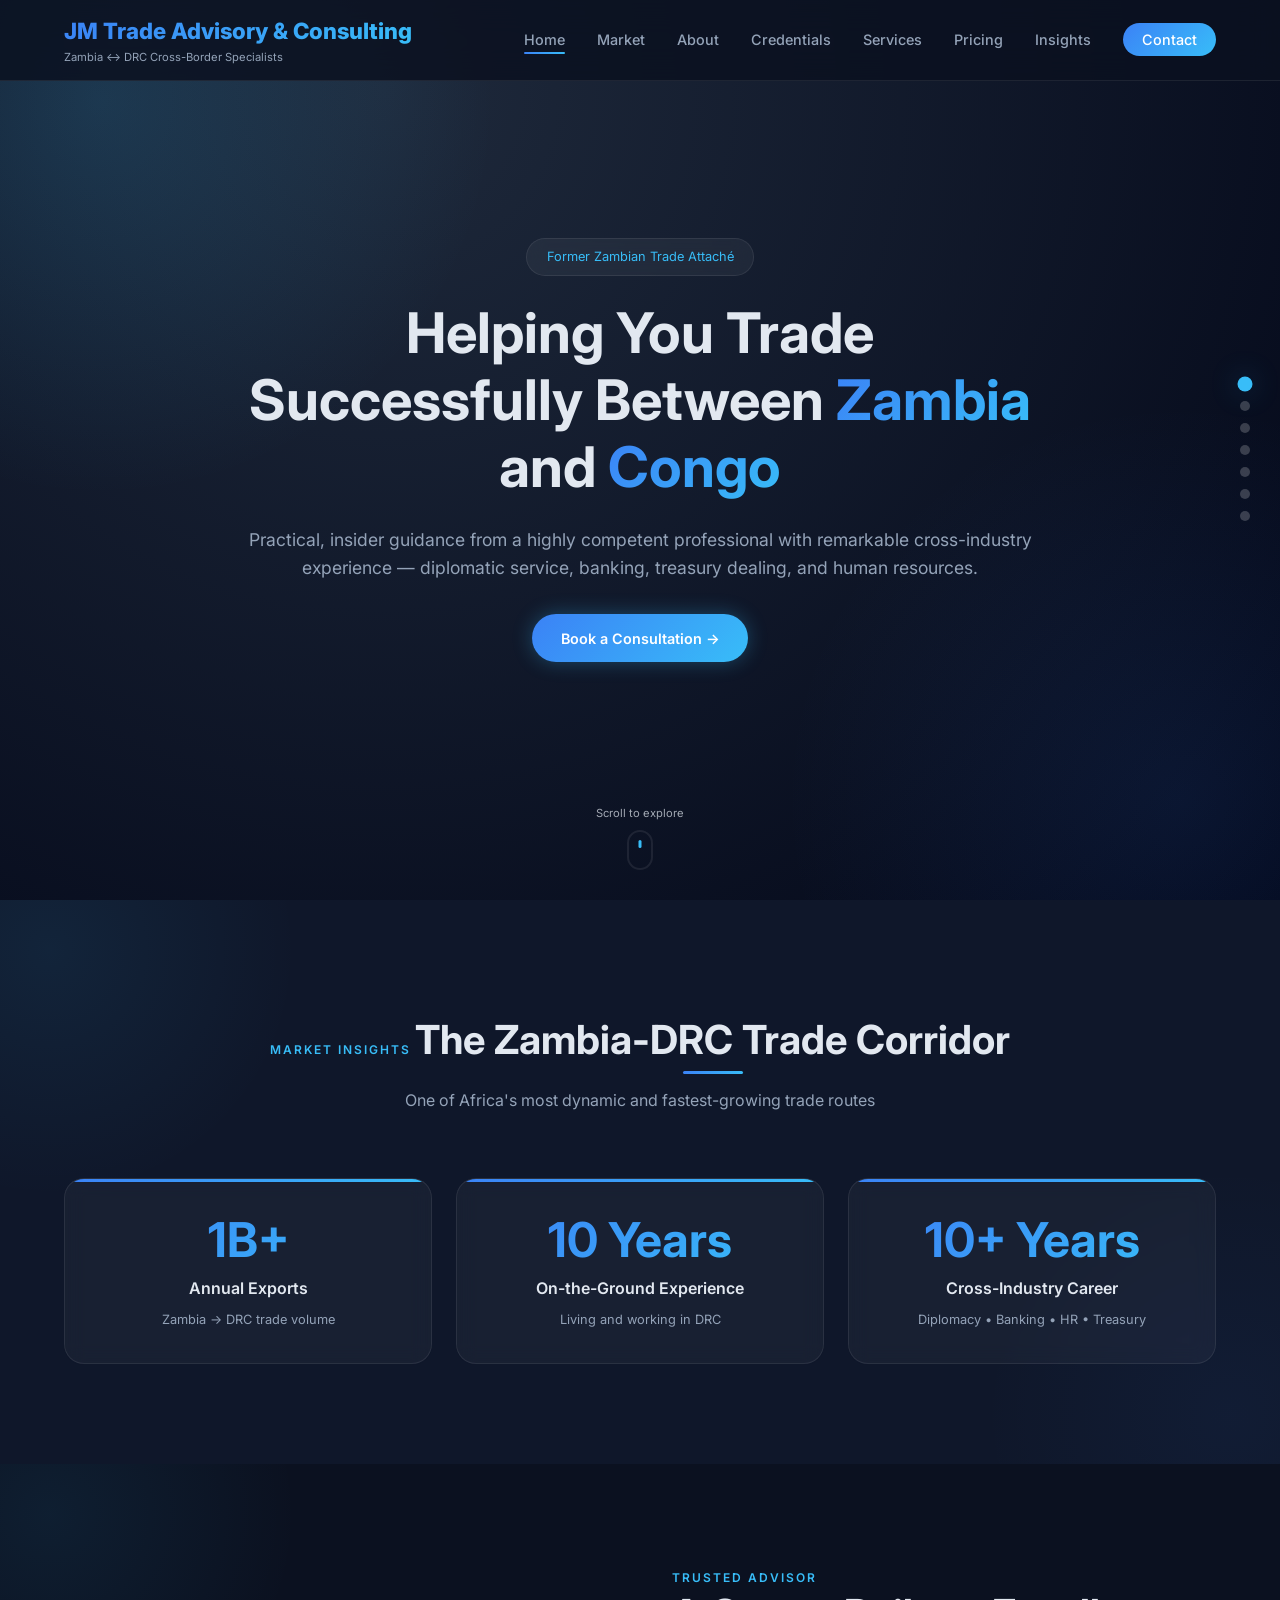
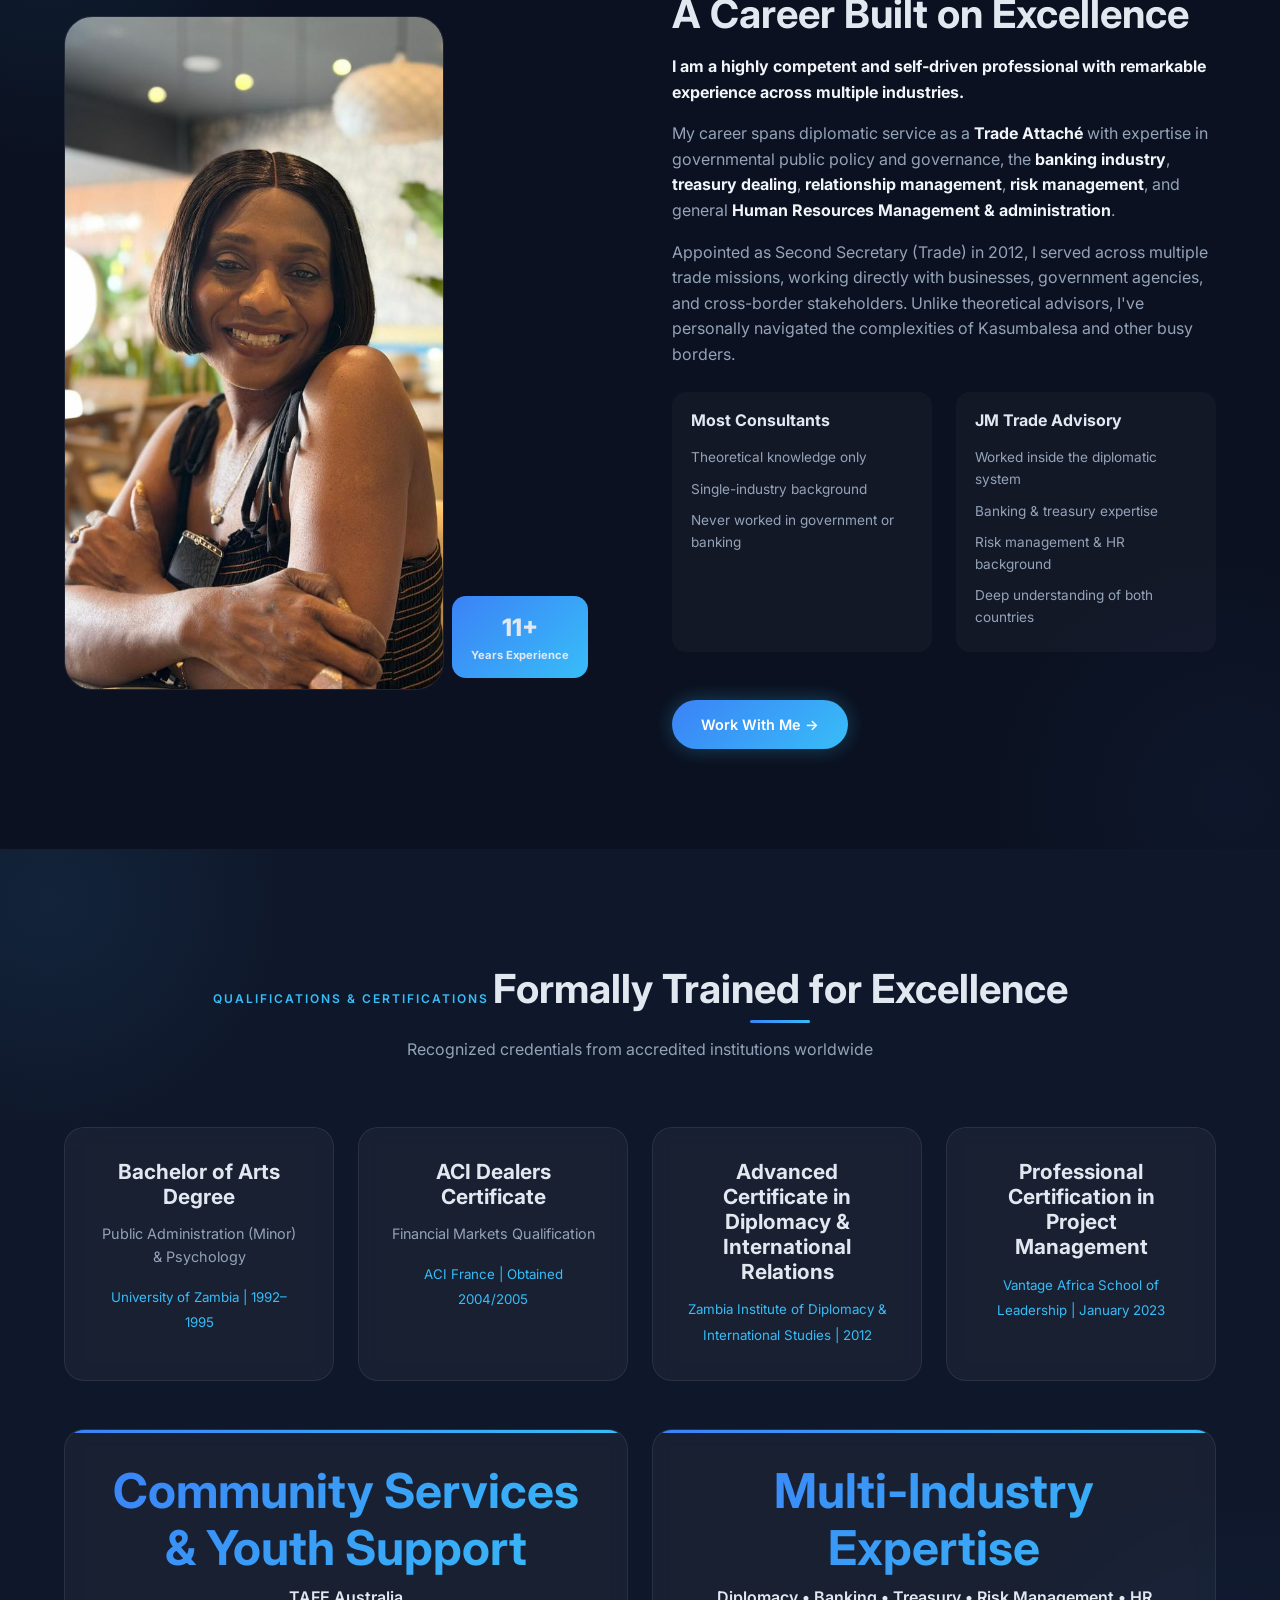
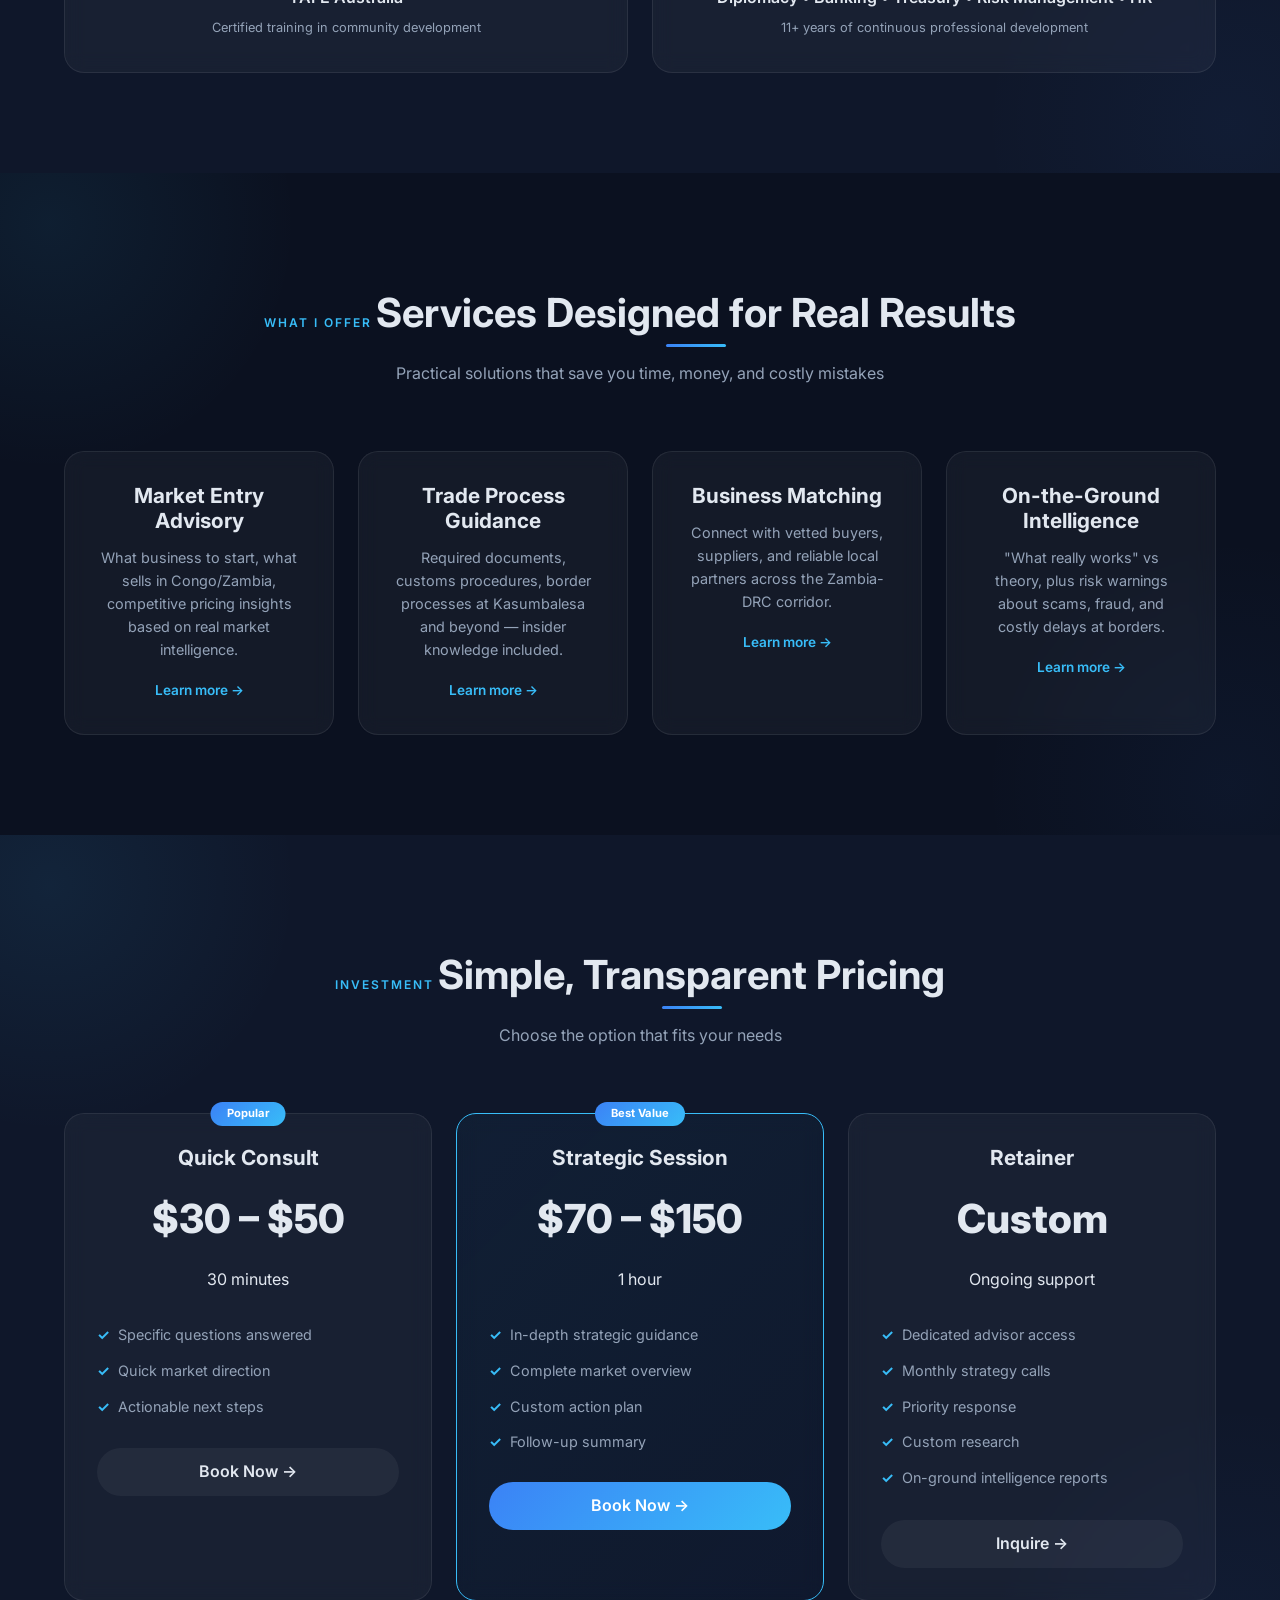
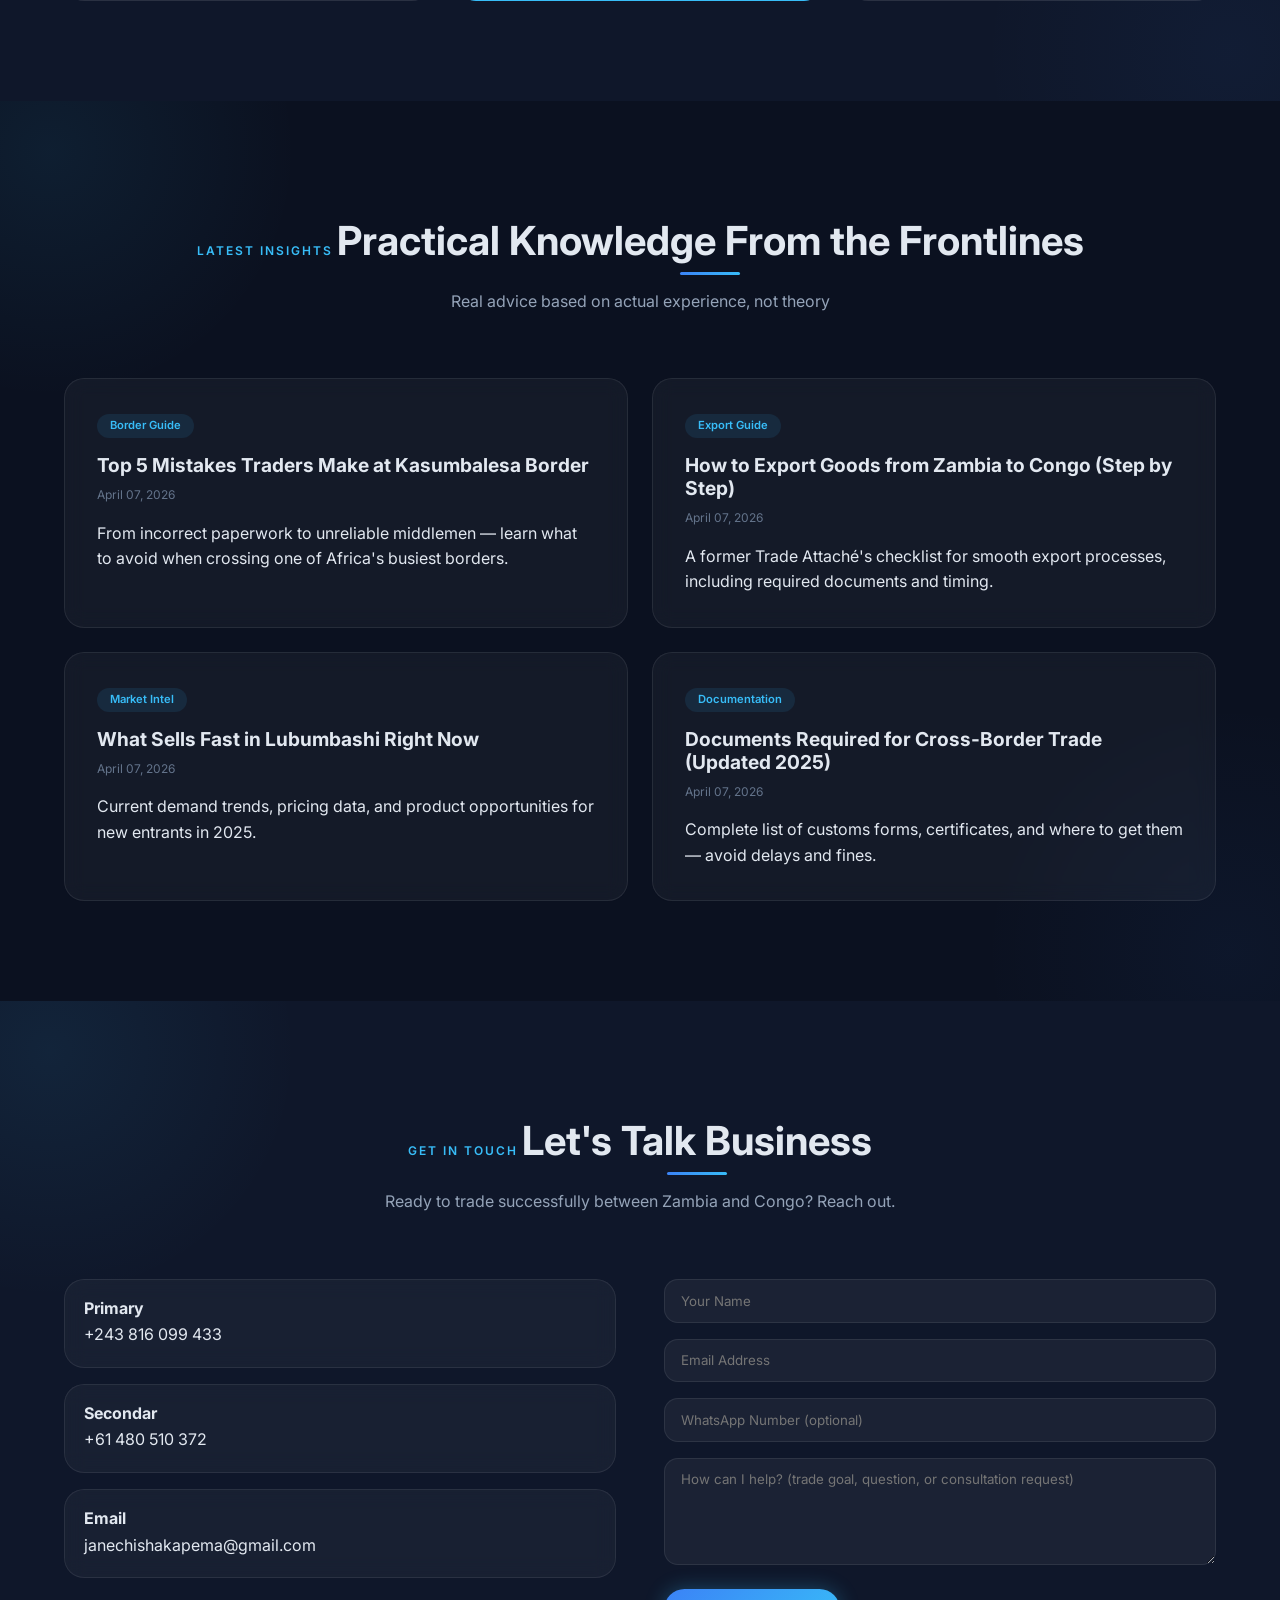
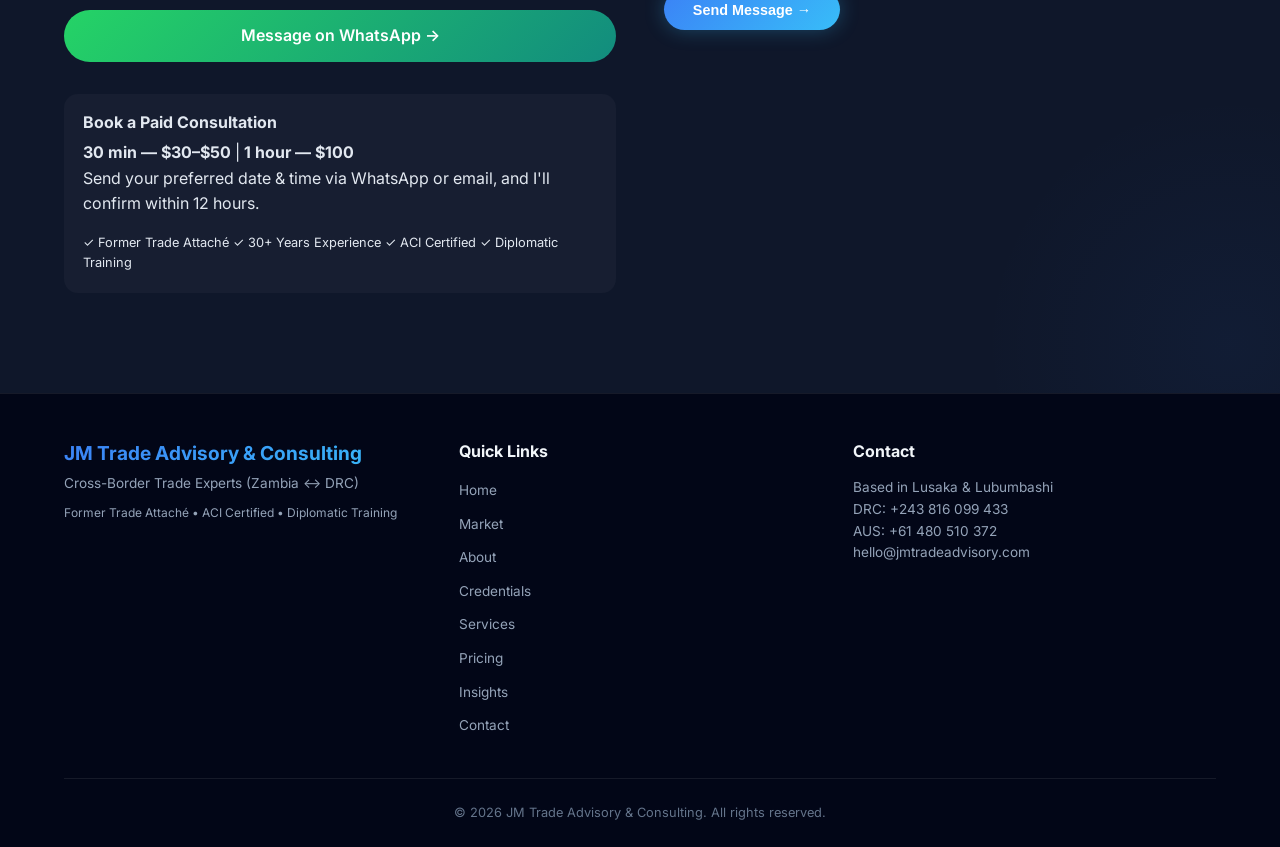
==== commit 52fa9f8f: "Updated email address on website" ====
--- a/index.html
+++ b/index.html
@@ -33,6 +33,7 @@
                 <li><a href="#home">Home</a></li>
                 <li><a href="#market">Market</a></li>
                 <li><a href="#about">About</a></li>
+                <li><a href="#credentials">Credentials</a></li>
                 <li><a href="#services">Services</a></li>
                 <li><a href="#pricing">Pricing</a></li>
                 <li><a href="#insights">Insights</a></li>
@@ -49,12 +50,12 @@
 <section class="section section-hero" id="home">
     <div class="container">
         <div class="hero-content">
-        
+            <div class="hero-badge">Former Zambian Trade Attaché</div>
             <h1>Helping You Trade Successfully Between <span class="highlight">Zambia</span> and <span class="highlight">Congo</span></h1>
-            <p class="subtext">Practical, insider guidance from a former Trade Attaché with 11 years' on-the-ground experience in DRC.</p>
+            <p class="subtext">Practical, insider guidance from a highly competent professional with remarkable cross-industry experience — diplomatic service, banking, treasury dealing, and human resources.</p>
             <div class="hero-buttons">
                 <a href="#contact" class="btn btn-primary">Book a Consultation →</a>
-                <a href="#about" class="btn btn-outline">Learn More</a>
+               
             </div>
         </div>
     </div>
@@ -85,16 +86,16 @@
                 <p>On-the-Ground Experience</p>
                 <small>Living and working in DRC</small>
             </div>
-            <div class="stat-box" data-count="1">
-                <h3>#<span class="counter">1</span></h3>
-                <p>Busiest Border in Africa</p>
-                <small>Kasumbalesa crossing</small>
-            </div>
-        </div>
-    </div>
-</section>
-
-<!-- Section 3: About -->
+            <div class="stat-box" data-count="30">
+                <h3><span class="counter">11</span>+ Years</h3>
+                <p>Cross-Industry Career</p>
+                <small>Diplomacy • Banking • HR • Treasury</small>
+            </div>
+        </div>
+    </div>
+</section>
+
+<!-- Section 3: About (Enhanced with Full Profile) -->
 <section class="section" id="about">
     <div class="container">
         <div class="about-flex">
@@ -102,36 +103,88 @@
                 <img src="images/profile.jpeg" alt="JM Trade Advisory Consultant Portrait" onerror="this.src='https://placehold.co/400x500/0a2f44/white?text=JM+Trade'">
                 <div class="about-experience">
                     <span>11+</span>
-                    <p>Years in DRC</p>
+                    <p>Years Experience</p>
                 </div>
             </div>
             <div class="about-text">
                 <span class="section-tag">Trusted Advisor</span>
-                <h2>Why Work With Me?</h2>
-                <p><strong>I am a former Zambian Trade Attaché with 11 years on-the-ground experience in the Democratic Republic of Congo (DRC).</strong></p>
-                <p>Appointed as Second Secretary (Trade) in 2012, I served across multiple trade missions, working directly with businesses, government agencies, and cross-border stakeholders.</p>
-                <p>Unlike theoretical advisors, I've personally navigated the complexities of Kasumbalesa and other busy borders. I know the real processes, the key contacts, and the costly mistakes to avoid.</p>
+                <h2>A Career Built on Excellence</h2>
+                <p><strong>I am a highly competent and self-driven professional with remarkable experience across multiple industries.</strong></p>
+                <p>My career spans diplomatic service as a <strong>Trade Attaché</strong> with expertise in governmental public policy and governance, the <strong>banking industry</strong>, <strong>treasury dealing</strong>, <strong>relationship management</strong>, <strong>risk management</strong>, and general <strong>Human Resources Management & administration</strong>.</p>
+                <p>Appointed as Second Secretary (Trade) in 2012, I served across multiple trade missions, working directly with businesses, government agencies, and cross-border stakeholders. Unlike theoretical advisors, I've personally navigated the complexities of Kasumbalesa and other busy borders.</p>
                 
                 <div class="diff-compare">
                     <div class="others">
                         <h4>Most Consultants</h4>
                         <ul>
                             <li>Theoretical knowledge only</li>
-                            <li>Never worked in government</li>
-                            <li>Don't understand real border issues</li>
+                            <li>Single-industry background</li>
+                            <li>Never worked in government or banking</li>
                         </ul>
                     </div>
                     <div class="me">
                         <h4>JM Trade Advisory</h4>
                         <ul>
-                            <li>Worked inside the system</li>
+                            <li>Worked inside the diplomatic system</li>
+                            <li>Banking & treasury expertise</li>
+                            <li>Risk management & HR background</li>
                             <li>Deep understanding of both countries</li>
-                            <li>Real contacts & practical realities</li>
                         </ul>
                     </div>
                 </div>
                 
                 <a href="#contact" class="btn btn-primary" style="margin-top: 1.5rem;">Work With Me →</a>
+            </div>
+        </div>
+    </div>
+</section>
+
+<!-- Section 3.5: Credentials / Education (New Section) -->
+<section class="section" id="credentials">
+    <div class="container">
+        <div class="section-header">
+            <span class="section-tag">Qualifications & Certifications</span>
+            <h2>Formally Trained for Excellence</h2>
+            <p>Recognized credentials from accredited institutions worldwide</p>
+        </div>
+        
+        <!-- Education Grid -->
+        <div class="service-grid" style="margin-bottom: 3rem;">
+            <div class="service-card">
+               
+                <h3>Bachelor of Arts Degree</h3>
+                <p>Public Administration (Minor) & Psychology</p>
+                <small style="color: var(--accent);">University of Zambia | 1992–1995</small>
+            </div>
+            <div class="service-card">
+                
+                <h3>ACI Dealers Certificate</h3>
+                <p>Financial Markets Qualification</p>
+                <small style="color: var(--accent);">ACI France | Obtained 2004/2005</small>
+            </div>
+            <div class="service-card">
+              
+                <h3>Advanced Certificate in Diplomacy & International Relations</h3>
+                <small style="color: var(--accent);">Zambia Institute of Diplomacy & International Studies | 2012</small>
+            </div>
+            <div class="service-card">
+                
+                <h3>Professional Certification in Project Management</h3>
+                <small style="color: var(--accent);">Vantage Africa School of Leadership | January 2023</small>
+            </div>
+        </div>
+        
+        <!-- Additional Credentials -->
+        <div class="stats-grid" style="grid-template-columns: repeat(2, 1fr);">
+            <div class="stat-box">
+                <h3>Community Services & Youth Support</h3>
+                <p>TAFE Australia</p>
+                <small>Certified training in community development</small>
+            </div>
+            <div class="stat-box">
+                <h3>Multi-Industry Expertise</h3>
+                <p>Diplomacy • Banking • Treasury • Risk Management • HR</p>
+                <small>11+ years of continuous professional development</small>
             </div>
         </div>
     </div>
@@ -147,23 +200,27 @@
         </div>
         <div class="service-grid">
             <div class="service-card">
+                
                 <h3>Market Entry Advisory</h3>
-                <p>What business to start, what sells in Congo/Zambia, competitive pricing insights.</p>
+                <p>What business to start, what sells in Congo/Zambia, competitive pricing insights based on real market intelligence.</p>
                 <a href="#contact" class="service-link">Learn more →</a>
             </div>
             <div class="service-card">
+                
                 <h3>Trade Process Guidance</h3>
-                <p>Required documents, customs procedures, border processes at Kasumbalesa and beyond.</p>
+                <p>Required documents, customs procedures, border processes at Kasumbalesa and beyond — insider knowledge included.</p>
                 <a href="#contact" class="service-link">Learn more →</a>
             </div>
             <div class="service-card">
+            
                 <h3>Business Matching</h3>
-                <p>Connect with vetted buyers, suppliers, and reliable local partners.</p>
+                <p>Connect with vetted buyers, suppliers, and reliable local partners across the Zambia-DRC corridor.</p>
                 <a href="#contact" class="service-link">Learn more →</a>
             </div>
             <div class="service-card">
+                
                 <h3>On-the-Ground Intelligence</h3>
-                <p>"What really works" vs theory, plus risk warnings about scams, fraud, and delays.</p>
+                <p>"What really works" vs theory, plus risk warnings about scams, fraud, and costly delays at borders.</p>
                 <a href="#contact" class="service-link">Learn more →</a>
             </div>
         </div>
@@ -185,9 +242,9 @@
                 <div class="pricing-price">$30 – $50</div>
                 <p class="pricing-duration">30 minutes</p>
                 <ul class="pricing-features">
-                    <li>✓ Specific questions answered</li>
-                    <li>✓ Quick market direction</li>
-                    <li>✓ Actionable next steps</li>
+                    <li>Specific questions answered</li>
+                    <li>Quick market direction</li>
+                    <li>Actionable next steps</li>
                 </ul>
                 <a href="#contact" class="btn-pricing">Book Now →</a>
             </div>
@@ -197,10 +254,10 @@
                 <div class="pricing-price">$70 – $150</div>
                 <p class="pricing-duration">1 hour</p>
                 <ul class="pricing-features">
-                    <li>✓ In-depth strategic guidance</li>
-                    <li>✓ Complete market overview</li>
-                    <li>✓ Custom action plan</li>
-                    <li>✓ Follow-up summary</li>
+                    <li>In-depth strategic guidance</li>
+                    <li>Complete market overview</li>
+                    <li>Custom action plan</li>
+                    <li>Follow-up summary</li>
                 </ul>
                 <a href="#contact" class="btn-pricing primary">Book Now →</a>
             </div>
@@ -209,10 +266,11 @@
                 <div class="pricing-price">Custom</div>
                 <p class="pricing-duration">Ongoing support</p>
                 <ul class="pricing-features">
-                    <li>✓ Dedicated advisor access</li>
-                    <li>✓ Monthly strategy calls</li>
-                    <li>✓ Priority response</li>
-                    <li>✓ Custom research</li>
+                    <li>Dedicated advisor access</li>
+                    <li>Monthly strategy calls</li>
+                    <li>Priority response</li>
+                    <li>Custom research</li>
+                    <li>On-ground intelligence reports</li>
                 </ul>
                 <a href="#contact" class="btn-pricing">Inquire →</a>
             </div>
@@ -232,30 +290,30 @@
             <article class="blog-post">
                 <div class="blog-category">Border Guide</div>
                 <h3>Top 5 Mistakes Traders Make at Kasumbalesa Border</h3>
-                <p class="blog-meta">March 15, 2025 · 5 min read</p>
+                <p class="blog-meta">April 07, 2026</p>
                 <p>From incorrect paperwork to unreliable middlemen — learn what to avoid when crossing one of Africa's busiest borders.</p>
-                <a href="#" class="read-more">Read Full Article →</a>
+                
             </article>
             <article class="blog-post">
                 <div class="blog-category">Export Guide</div>
                 <h3>How to Export Goods from Zambia to Congo (Step by Step)</h3>
-                <p class="blog-meta">March 2, 2025 · 8 min read</p>
+                <p class="blog-meta">April 07, 2026</p>
                 <p>A former Trade Attaché's checklist for smooth export processes, including required documents and timing.</p>
-                <a href="#" class="read-more">Read Full Article →</a>
+                
             </article>
             <article class="blog-post">
                 <div class="blog-category">Market Intel</div>
                 <h3>What Sells Fast in Lubumbashi Right Now</h3>
-                <p class="blog-meta">February 20, 2025 · 6 min read</p>
+                <p class="blog-meta">April 07, 2026</p>
                 <p>Current demand trends, pricing data, and product opportunities for new entrants in 2025.</p>
-                <a href="#" class="read-more">Read Full Article →</a>
+                
             </article>
             <article class="blog-post">
                 <div class="blog-category">Documentation</div>
                 <h3>Documents Required for Cross-Border Trade (Updated 2025)</h3>
-                <p class="blog-meta">February 5, 2025 · 7 min read</p>
+                <p class="blog-meta">April 07, 2026</p>
                 <p>Complete list of customs forms, certificates, and where to get them — avoid delays and fines.</p>
-                <a href="#" class="read-more">Read Full Article →</a>
+                
             </article>
         </div>
     </div>
@@ -272,19 +330,25 @@
         <div class="contact-flex">
             <div class="contact-info">
                 <div class="contact-card">
-                    <div class="contact-icon"></div>
-                    <h3>Primary</h3>
-                    <a href="https://wa.me/243816099433" target="_blank">+243 816 099 433</a>
+                    
+                    <div>
+                        <h3>Primary</h3>
+                        <a href="https://wa.me/243816099433" target="_blank">+243 816 099 433</a>
+                    </div>
                 </div>
                 <div class="contact-card">
-                    <div class="contact-icon"></div>
-                    <h3>Alternative</h3>
-                    <a href="https://wa.me/61480510372" target="_blank">+61 480 510 372</a>
+            
+                    <div>
+                        <h3>Secondar</h3>
+                        <a href="https://wa.me/61480510372" target="_blank">+61 480 510 372</a>
+                    </div>
                 </div>
                 <div class="contact-card">
-                    <div class="contact-icon"></div>
-                    <h3>Email</h3>
-                    <a href="mailto:hello@jmtradeadvisory.com">hello@jmtradeadvisory.com</a>
+                    
+                    <div>
+                        <h3>Email</h3>
+                        <a href="mailto:Janechishakapema@gmail.com">janechishakapema@gmail.com</a>
+                    </div>
                 </div>
                 <a href="https://wa.me/243816099433" class="btn-wa" target="_blank">
                     Message on WhatsApp →
@@ -293,6 +357,7 @@
                     <h4>Book a Paid Consultation</h4>
                     <p><strong>30 min — $30–$50</strong> | <strong>1 hour — $100</strong></p>
                     <p>Send your preferred date & time via WhatsApp or email, and I'll confirm within 12 hours.</p>
+                    <p style="margin-top: 1rem; font-size: 0.8rem;">✓ Former Trade Attaché ✓ 30+ Years Experience ✓ ACI Certified ✓ Diplomatic Training</p>
                 </div>
             </div>
             <div class="contact-form">
@@ -325,6 +390,7 @@
             <div class="footer-brand">
                 <h3>JM Trade Advisory & Consulting</h3>
                 <p>Cross-Border Trade Experts (Zambia ↔ DRC)</p>
+                <p style="margin-top: 0.5rem; font-size: 0.75rem;">Former Trade Attaché • ACI Certified • Diplomatic Training</p>
             </div>
             <div class="footer-links">
                 <h4>Quick Links</h4>
@@ -332,6 +398,7 @@
                     <li><a href="#home">Home</a></li>
                     <li><a href="#market">Market</a></li>
                     <li><a href="#about">About</a></li>
+                    <li><a href="#credentials">Credentials</a></li>
                     <li><a href="#services">Services</a></li>
                     <li><a href="#pricing">Pricing</a></li>
                     <li><a href="#insights">Insights</a></li>
@@ -341,7 +408,9 @@
             <div class="footer-contact">
                 <h4>Contact</h4>
                 <p>Based in Lusaka & Lubumbashi</p>
-                <p>Phone: +243816099433</p>
+                <p>DRC: +243 816 099 433</p>
+                <p>AUS: +61 480 510 372</p>
+                <p>hello@jmtradeadvisory.com</p>
             </div>
         </div>
         <div class="footer-bottom">
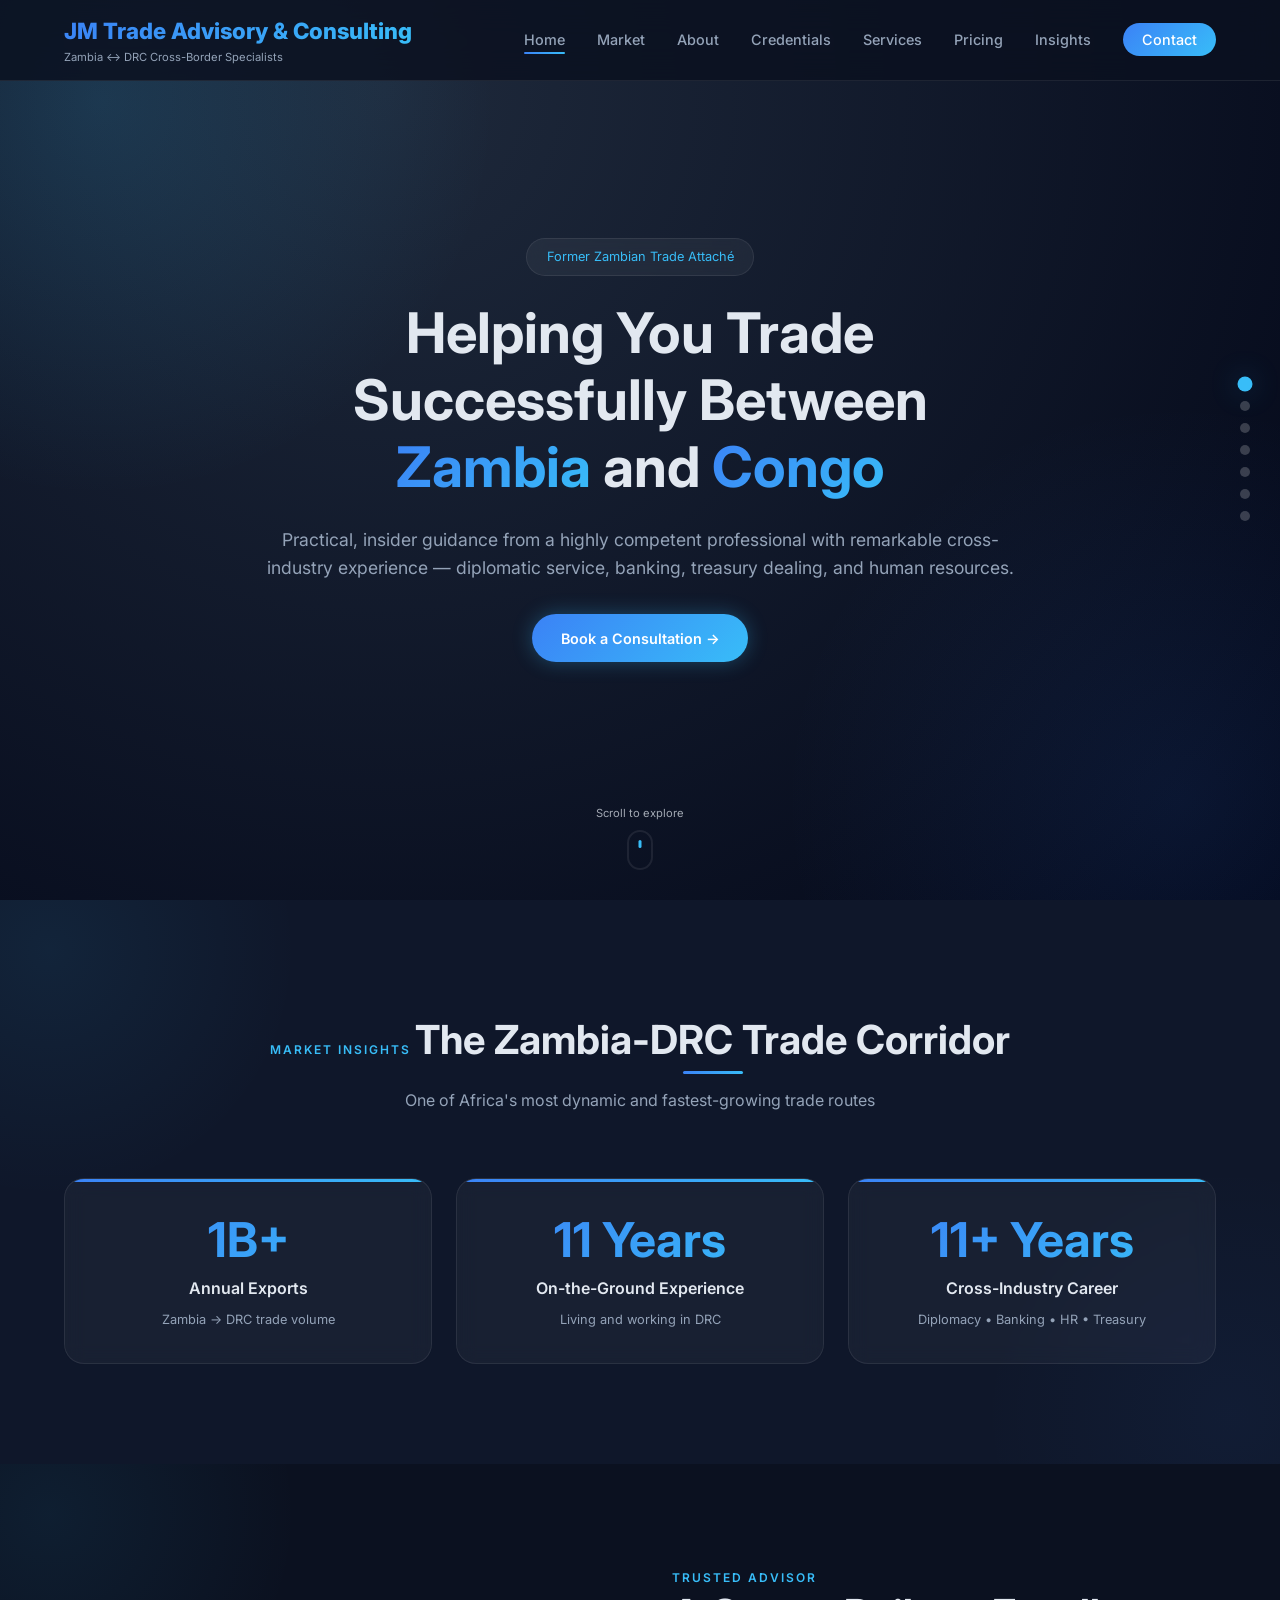
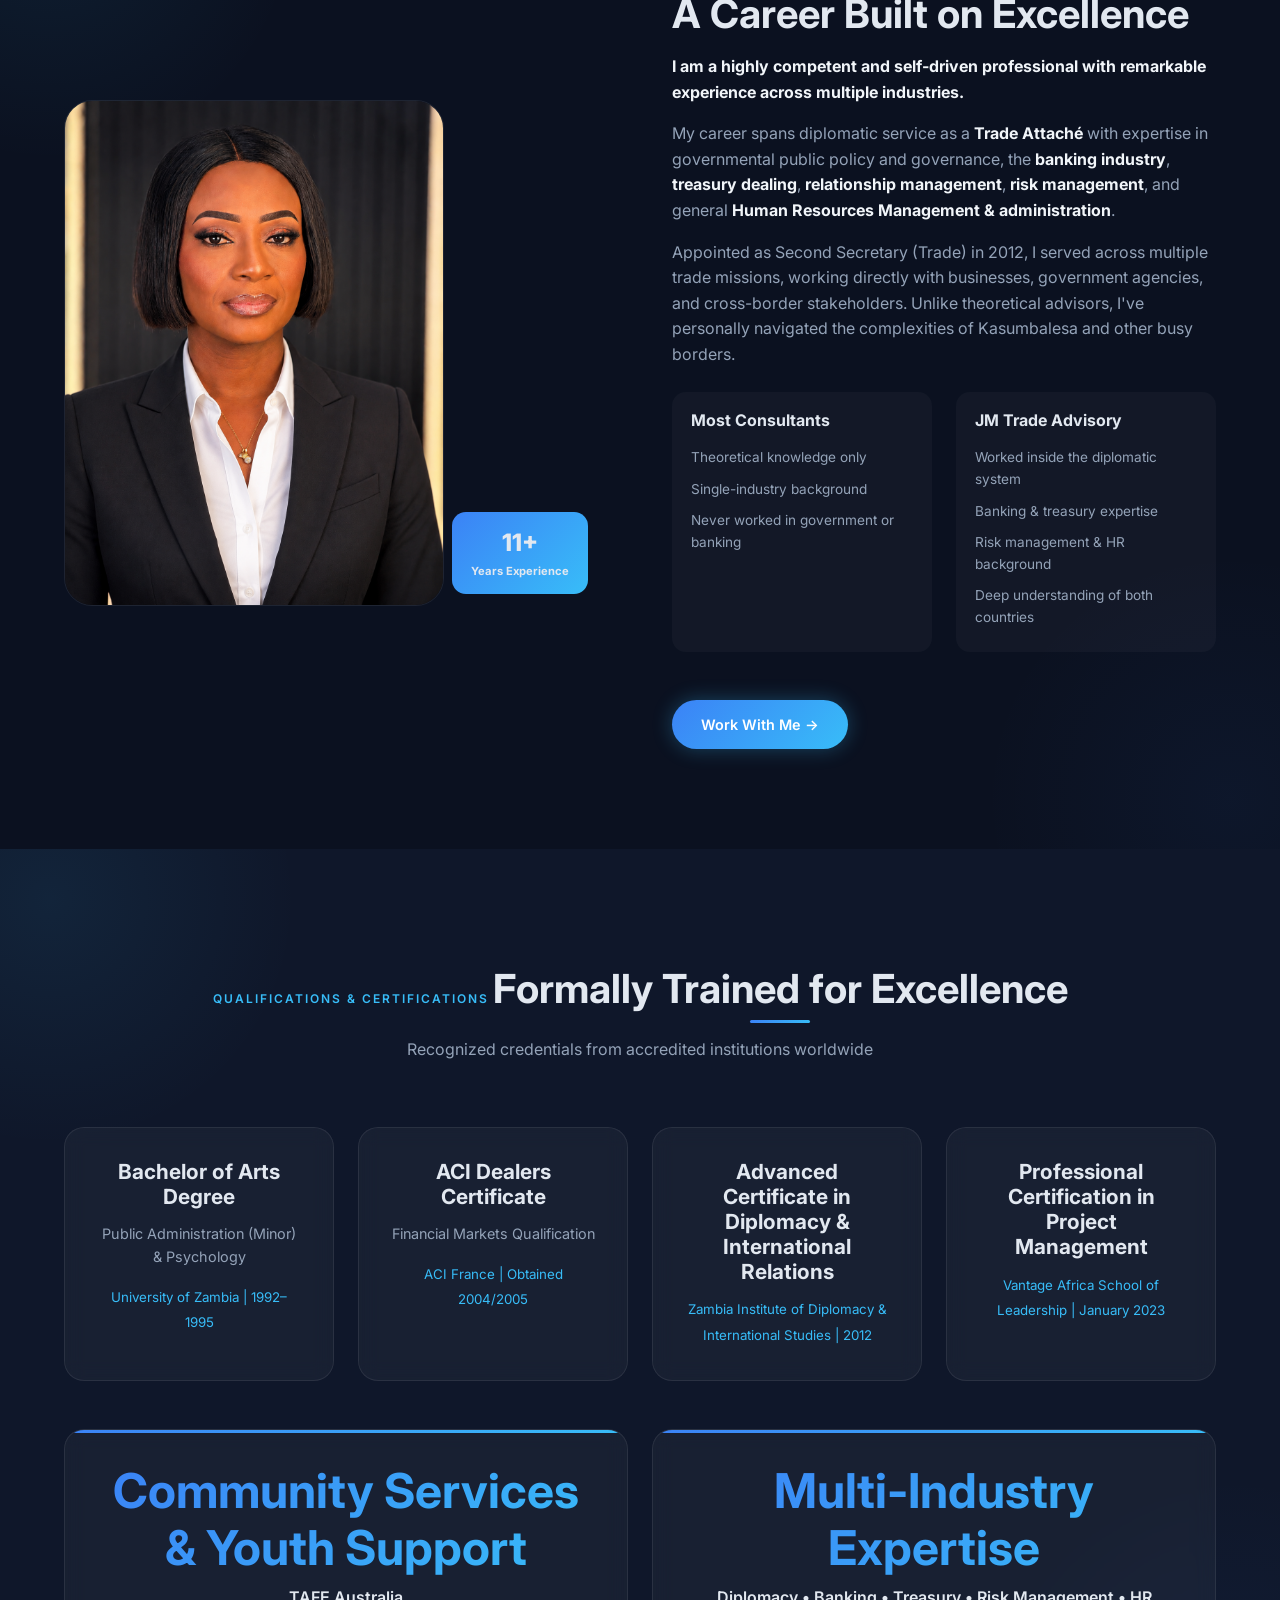
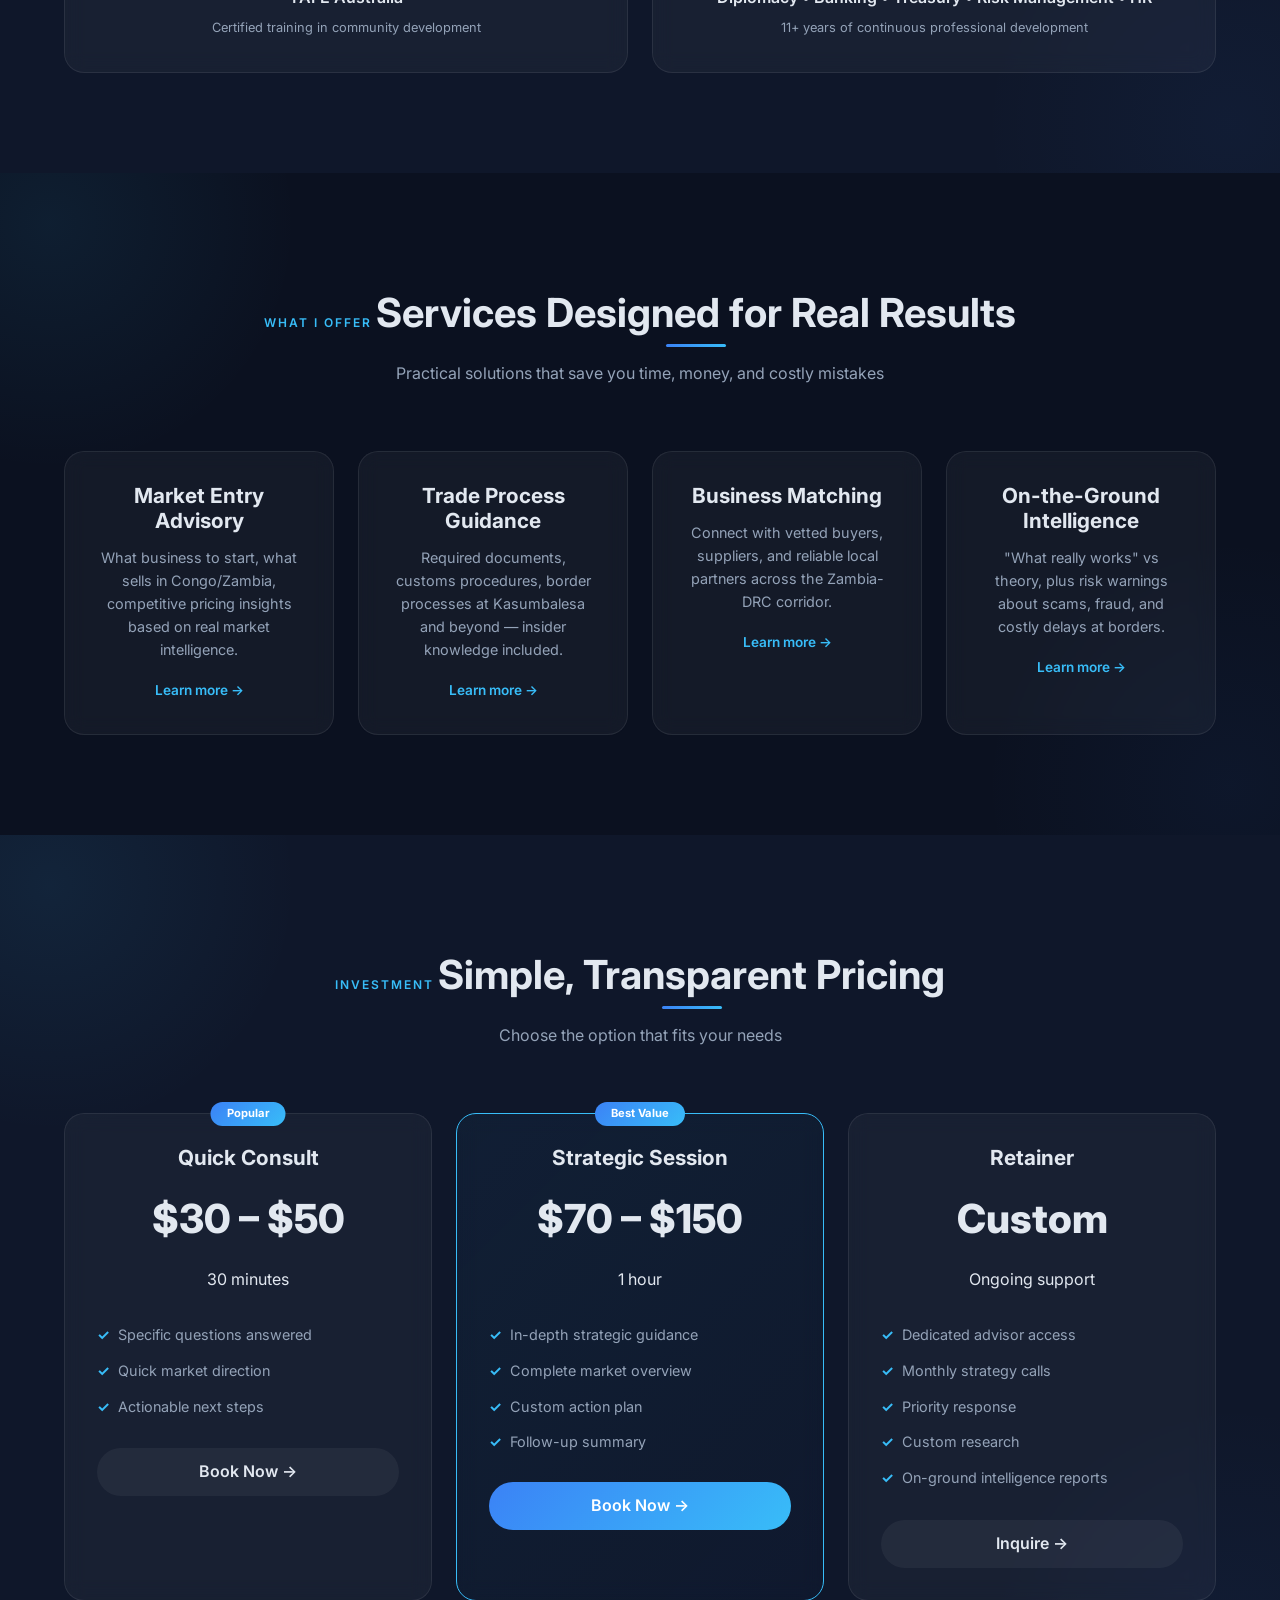
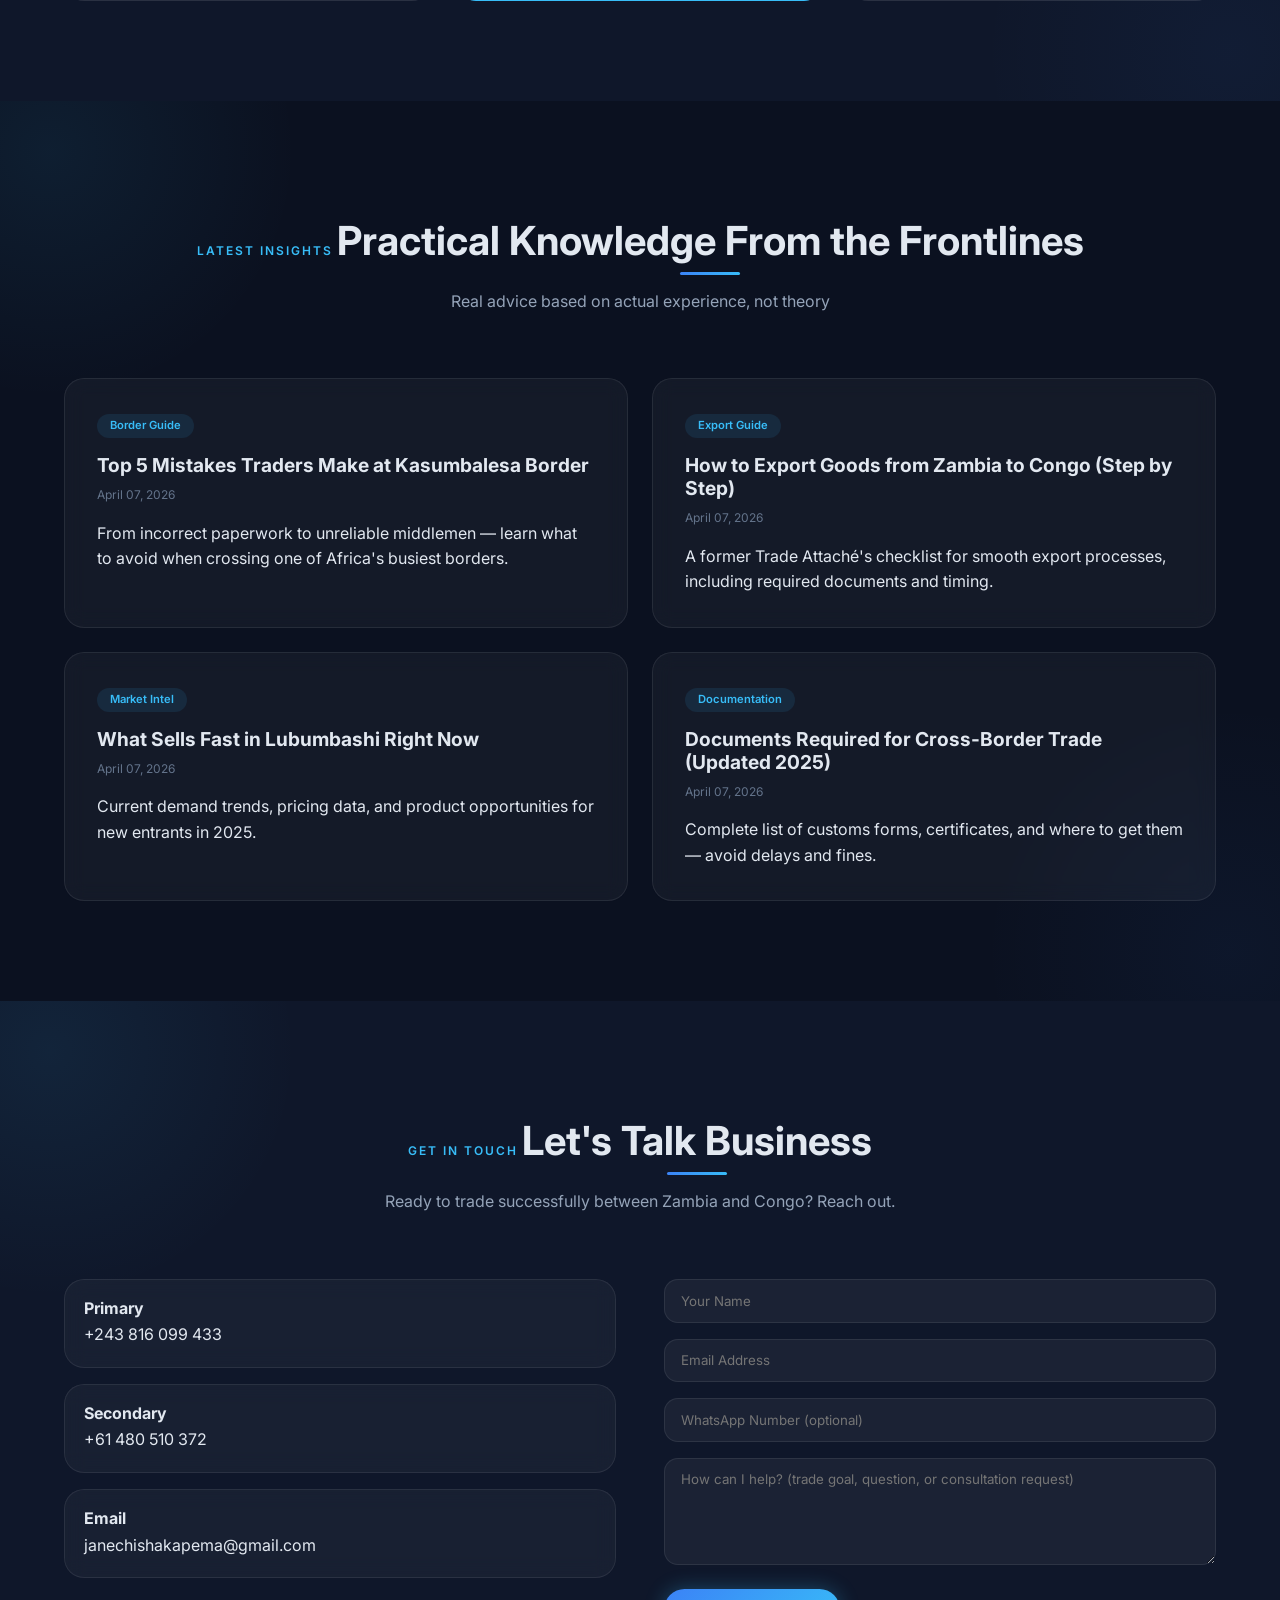
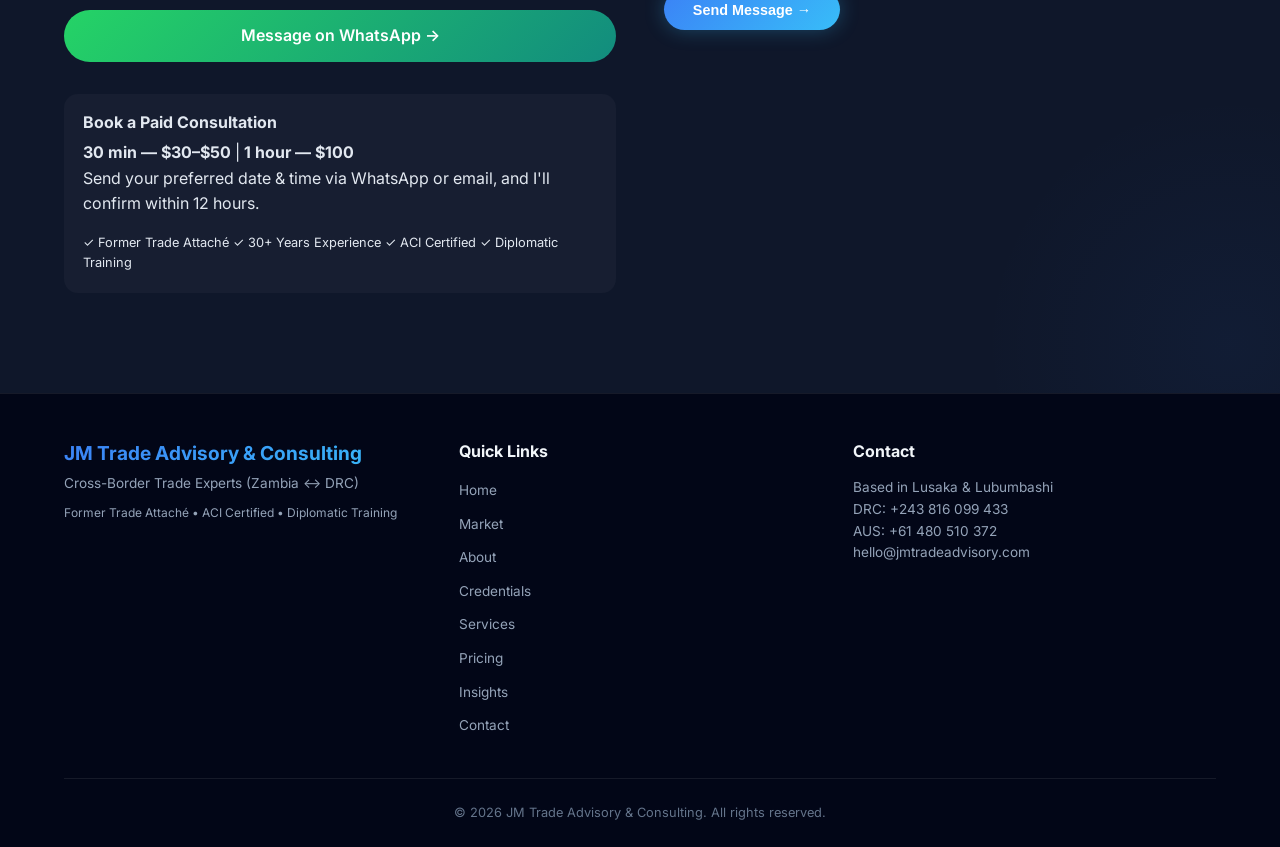
==== commit 6e188076: "Add responsive JM Trade Advisory website" ====
--- a/index.html
+++ b/index.html
@@ -100,7 +100,7 @@
     <div class="container">
         <div class="about-flex">
             <div class="about-image">
-                <img src="images/profile.jpeg" alt="JM Trade Advisory Consultant Portrait" onerror="this.src='https://placehold.co/400x500/0a2f44/white?text=JM+Trade'">
+                <img src="images/profile.png" alt="JM Trade Advisory Consultant Portrait" onerror="this.src='https://placehold.co/400x500/0a2f44/white?text=JM+Trade'">
                 <div class="about-experience">
                     <span>11+</span>
                     <p>Years Experience</p>
@@ -339,7 +339,7 @@
                 <div class="contact-card">
             
                     <div>
-                        <h3>Secondar</h3>
+                        <h3>Secondary</h3>
                         <a href="https://wa.me/61480510372" target="_blank">+61 480 510 372</a>
                     </div>
                 </div>
--- a/css/style.css
+++ b/css/style.css
@@ -104,7 +104,7 @@
 }
 
 /* =========================
-   TYPOGRAPHY
+   TYPOGRAPHY - Responsive
 ========================= */
 h1, h2, h3, h4 {
     font-weight: 700;
@@ -112,17 +112,17 @@
 }
 
 h1 {
-    font-size: 3.5rem;
+    font-size: clamp(2rem, 5vw, 3.5rem);
     margin-bottom: 1.5rem;
 }
 
 h2 {
-    font-size: 2.5rem;
+    font-size: clamp(1.5rem, 4vw, 2.5rem);
     margin-bottom: 1rem;
 }
 
 h3 {
-    font-size: 1.3rem;
+    font-size: clamp(1.1rem, 3vw, 1.3rem);
     margin-bottom: 0.75rem;
 }
 
@@ -142,15 +142,14 @@
    CONTAINER & LAYOUT
 ========================= */
 .container {
-    width: 90%;
-    max-width: var(--container-width);
+    width: min(90%, var(--container-width));
     margin: 0 auto;
     position: relative;
     z-index: 2;
 }
 
 .section {
-    padding: 100px 0;
+    padding: clamp(60px, 8vw, 100px) 0;
     position: relative;
     overflow: hidden;
 }
@@ -213,7 +212,7 @@
 
 .logo a {
     font-weight: 800;
-    font-size: 1.4rem;
+    font-size: clamp(1.1rem, 4vw, 1.4rem);
     text-decoration: none;
     background: var(--gradient-primary);
     -webkit-background-clip: text;
@@ -324,6 +323,7 @@
     margin: 0 auto;
     position: relative;
     z-index: 2;
+    padding: 0 1rem;
 }
 
 .hero-badge {
@@ -346,7 +346,7 @@
 .subtext {
     color: var(--muted);
     margin-bottom: 2rem;
-    font-size: 1.1rem;
+    font-size: clamp(1rem, 3vw, 1.1rem);
     animation: fadeInUp 0.8s ease-out 0.4s both;
 }
 
@@ -355,6 +355,7 @@
     justify-content: center;
     gap: 1rem;
     animation: fadeInUp 0.8s ease-out 0.6s both;
+    flex-wrap: wrap;
 }
 
 /* =========================
@@ -370,6 +371,7 @@
     transition: var(--transition-base);
     cursor: pointer;
     border: none;
+    text-align: center;
 }
 
 .btn-primary {
@@ -412,7 +414,7 @@
 }
 
 .section-header h2 {
-    font-size: 2.5rem;
+    font-size: clamp(1.8rem, 5vw, 2.5rem);
     margin: 1rem 0 0.5rem;
     position: relative;
     display: inline-block;
@@ -434,6 +436,7 @@
     color: var(--muted);
     max-width: 600px;
     margin: 1rem auto 0;
+    font-size: clamp(0.9rem, 3vw, 1rem);
 }
 
 /* =========================
@@ -480,7 +483,7 @@
 }
 
 .stat-box h3 {
-    font-size: 3rem;
+    font-size: clamp(2rem, 5vw, 3rem);
     background: var(--gradient-primary);
     -webkit-background-clip: text;
     background-clip: text;
@@ -561,7 +564,7 @@
 }
 
 .pricing-price {
-    font-size: 2.5rem;
+    font-size: clamp(2rem, 5vw, 2.5rem);
     font-weight: 800;
     margin: 1rem 0;
 }
@@ -613,7 +616,7 @@
 }
 
 /* =========================
-   GRID SYSTEMS
+   GRID SYSTEMS - PRESERVED LAYOUT
 ========================= */
 .stats-grid,
 .service-grid,
@@ -1076,66 +1079,127 @@
 .stat-box:nth-child(3) { --index: 3; }
 
 /* =========================
-   RESPONSIVE DESIGN
-========================= */
+   RESPONSIVE DESIGN - PRESERVES LAYOUT
+========================= */
+/* Tablet Landscape */
 @media (max-width: 1024px) {
-    h1 { font-size: 2.8rem; }
-    h2 { font-size: 2rem; }
-    .service-grid { grid-template-columns: repeat(2, 1fr); }
-    .stats-grid { grid-template-columns: repeat(2, 1fr); }
-}
-
+    .service-grid { 
+        grid-template-columns: repeat(2, 1fr); 
+    }
+    .stats-grid { 
+        grid-template-columns: repeat(2, 1fr); 
+    }
+}
+
+/* Tablet Portrait */
 @media (max-width: 768px) {
-    .section { padding: 80px 0; }
-    h1 { font-size: 2rem; }
-    h2 { font-size: 1.6rem; }
-    
-    nav ul {
-        display: none;
-    }
-    
-    .mobile-menu-btn {
-        display: block;
-    }
-    
-    nav.active ul {
-        display: flex;
-        flex-direction: column;
-        position: absolute;
-        top: var(--header-height);
-        right: 20px;
-        background: var(--bg-soft);
-        padding: 1rem;
-        border-radius: var(--radius-md);
-        border: 1px solid var(--border);
-        gap: 1rem;
-        min-width: 150px;
-    }
-    
+    .section { 
+        padding: 60px 0; 
+    }
+    
+    /* Preserve grid layouts but make them responsive */
     .stats-grid,
     .service-grid,
     .pricing-grid,
-    .contact-flex,
-    .footer-grid,
-    .about-flex {
+    .blog-grid,
+    .footer-grid {
         grid-template-columns: 1fr;
+    }
+    
+    .pricing-card.featured { 
+        transform: none; 
+    }
+    
+    .about-flex { 
+        flex-direction: column; 
+        text-align: center; 
+    }
+    
+    .diff-compare { 
+        flex-direction: column; 
+    }
+    
+    .contact-flex { 
+        flex-direction: column; 
+    }
+    
+    .hero-buttons { 
+        flex-direction: column; 
+        align-items: center; 
+    }
+    
+    .hero-buttons .btn {
+        width: 100%;
+        max-width: 280px;
+    }
+    
+    /* Mobile Navigation */
+    .mobile-menu-btn {
+        display: block;
+    }
+    
+    nav ul {
+        display: none;
+        position: absolute;
+        top: var(--header-height);
+        left: 0;
+        right: 0;
+        background: var(--bg-soft);
+        padding: 1.5rem;
         flex-direction: column;
-    }
-    
-    .stats-grid { grid-template-columns: 1fr; }
-    .pricing-card.featured { transform: scale(1); }
-    .diff-compare { flex-direction: column; }
-    .about-flex { text-align: center; }
-    .hero-buttons { flex-direction: column; align-items: center; }
-    .scroll-progress { right: 15px; }
-    .progress-dot::before { display: none; }
-    .blog-grid { grid-template-columns: 1fr; }
-}
-
+        gap: 1rem;
+        text-align: center;
+        border-bottom: 1px solid var(--border);
+    }
+    
+    nav.active ul {
+        display: flex;
+    }
+    
+    .scroll-progress {
+        display: none;
+    }
+}
+
+/* Mobile */
 @media (max-width: 480px) {
-    .container { width: 92%; }
-    .btn { padding: 0.6rem 1.2rem; font-size: 0.8rem; }
-    .section-header h2 { font-size: 1.4rem; }
-    .stat-box h3 { font-size: 2rem; }
-    .service-card { padding: 1.5rem; }
+    .container { 
+        width: 92%; 
+    }
+    
+    .btn { 
+        padding: 0.6rem 1.2rem; 
+        font-size: 0.85rem; 
+    }
+    
+    .section-header h2 { 
+        font-size: 1.6rem; 
+    }
+    
+    .stat-box h3 { 
+        font-size: 2rem; 
+    }
+    
+    .service-card { 
+        padding: 1.5rem; 
+    }
+    
+    .stat-box,
+    .service-card,
+    .pricing-card,
+    .blog-post {
+        padding: 1.5rem;
+    }
+}
+
+/* Small Mobile */
+@media (max-width: 360px) {
+    .hero-badge {
+        font-size: 0.7rem;
+        padding: 0.3rem 1rem;
+    }
+    
+    .btn {
+        width: 100%;
+    }
 }
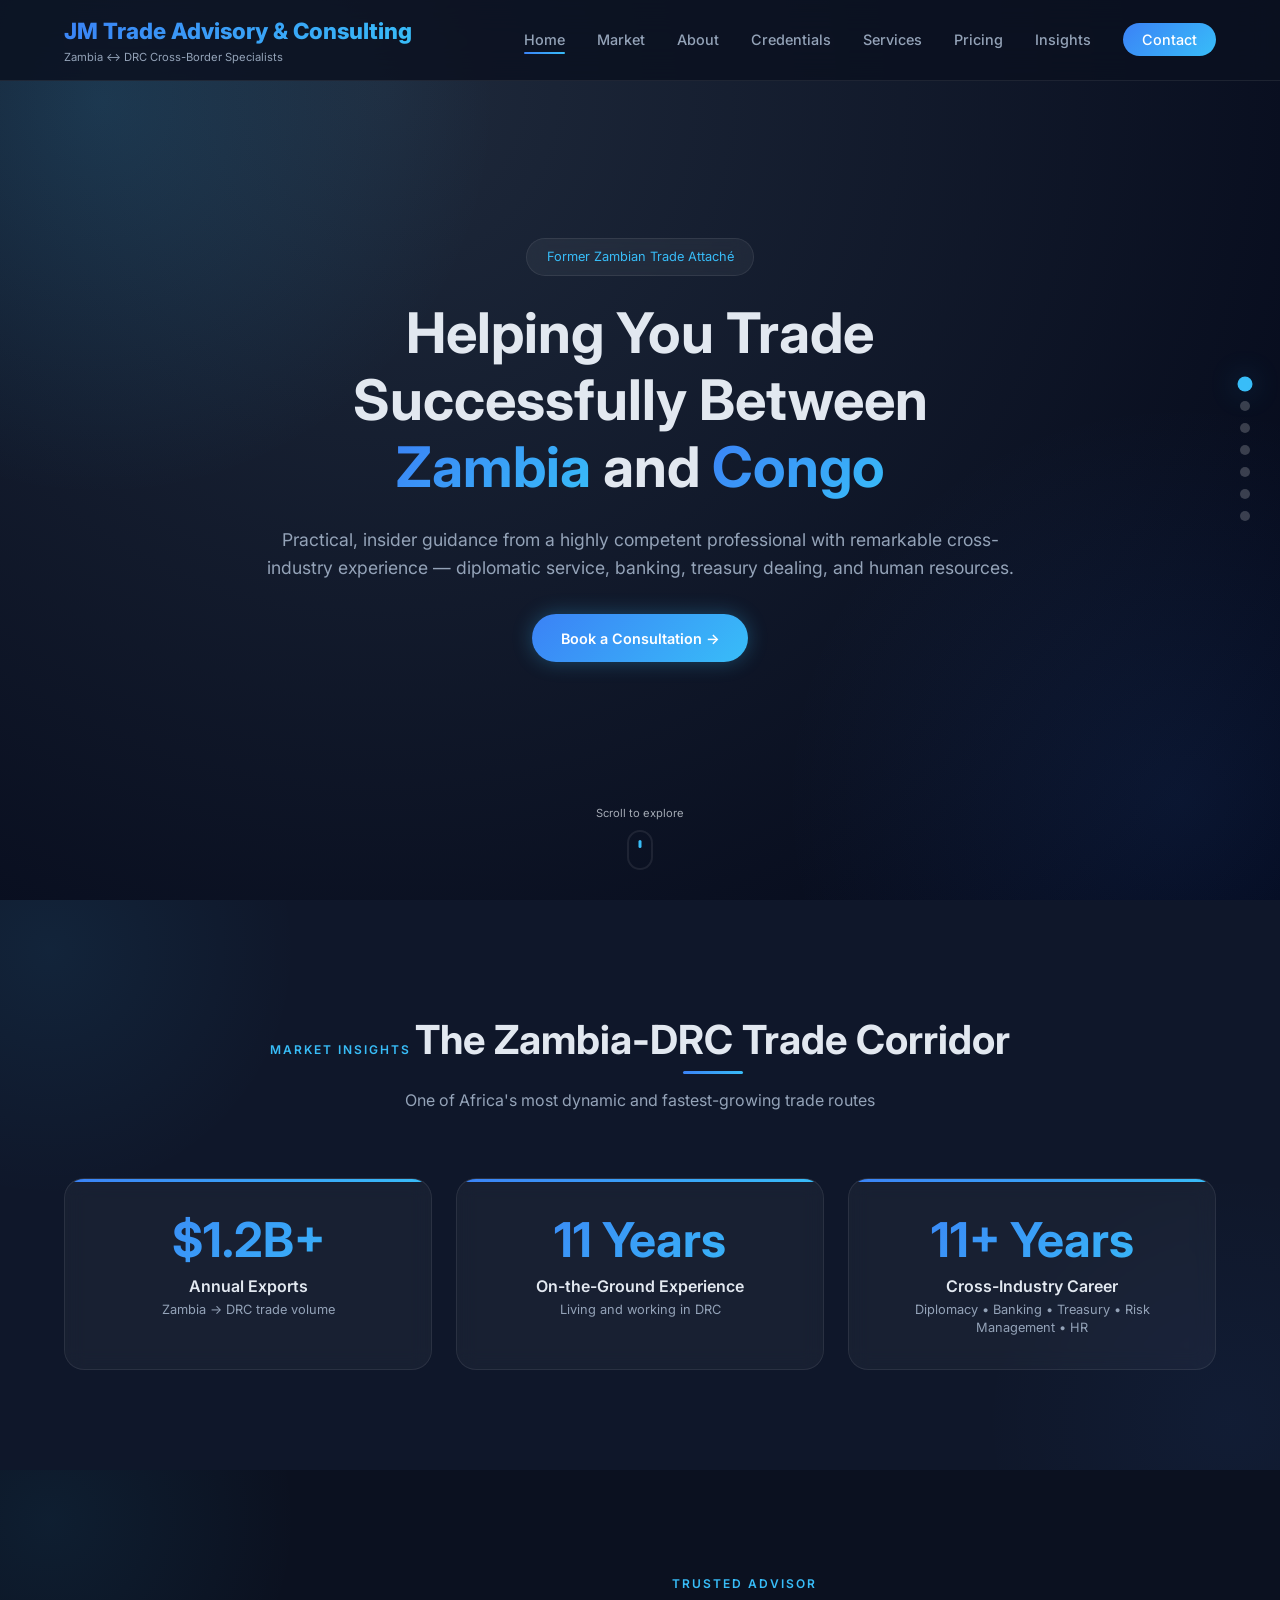
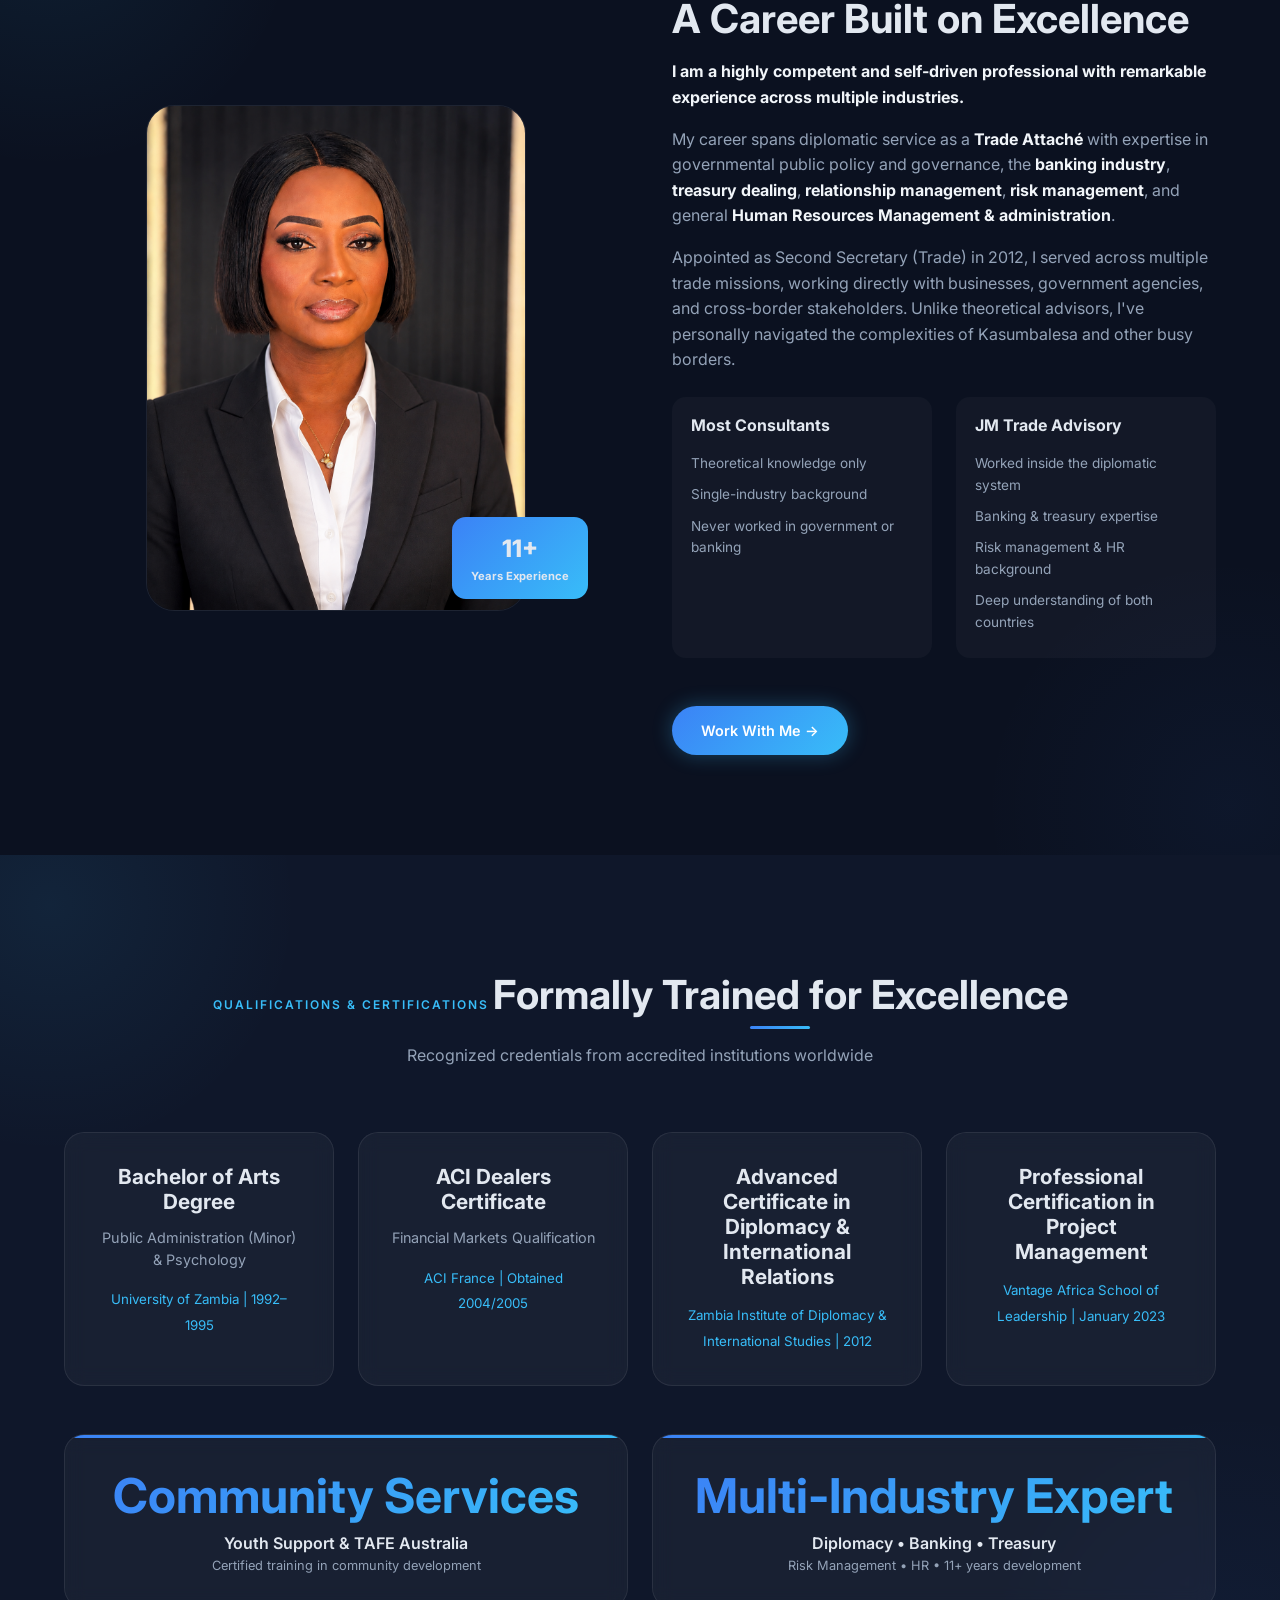
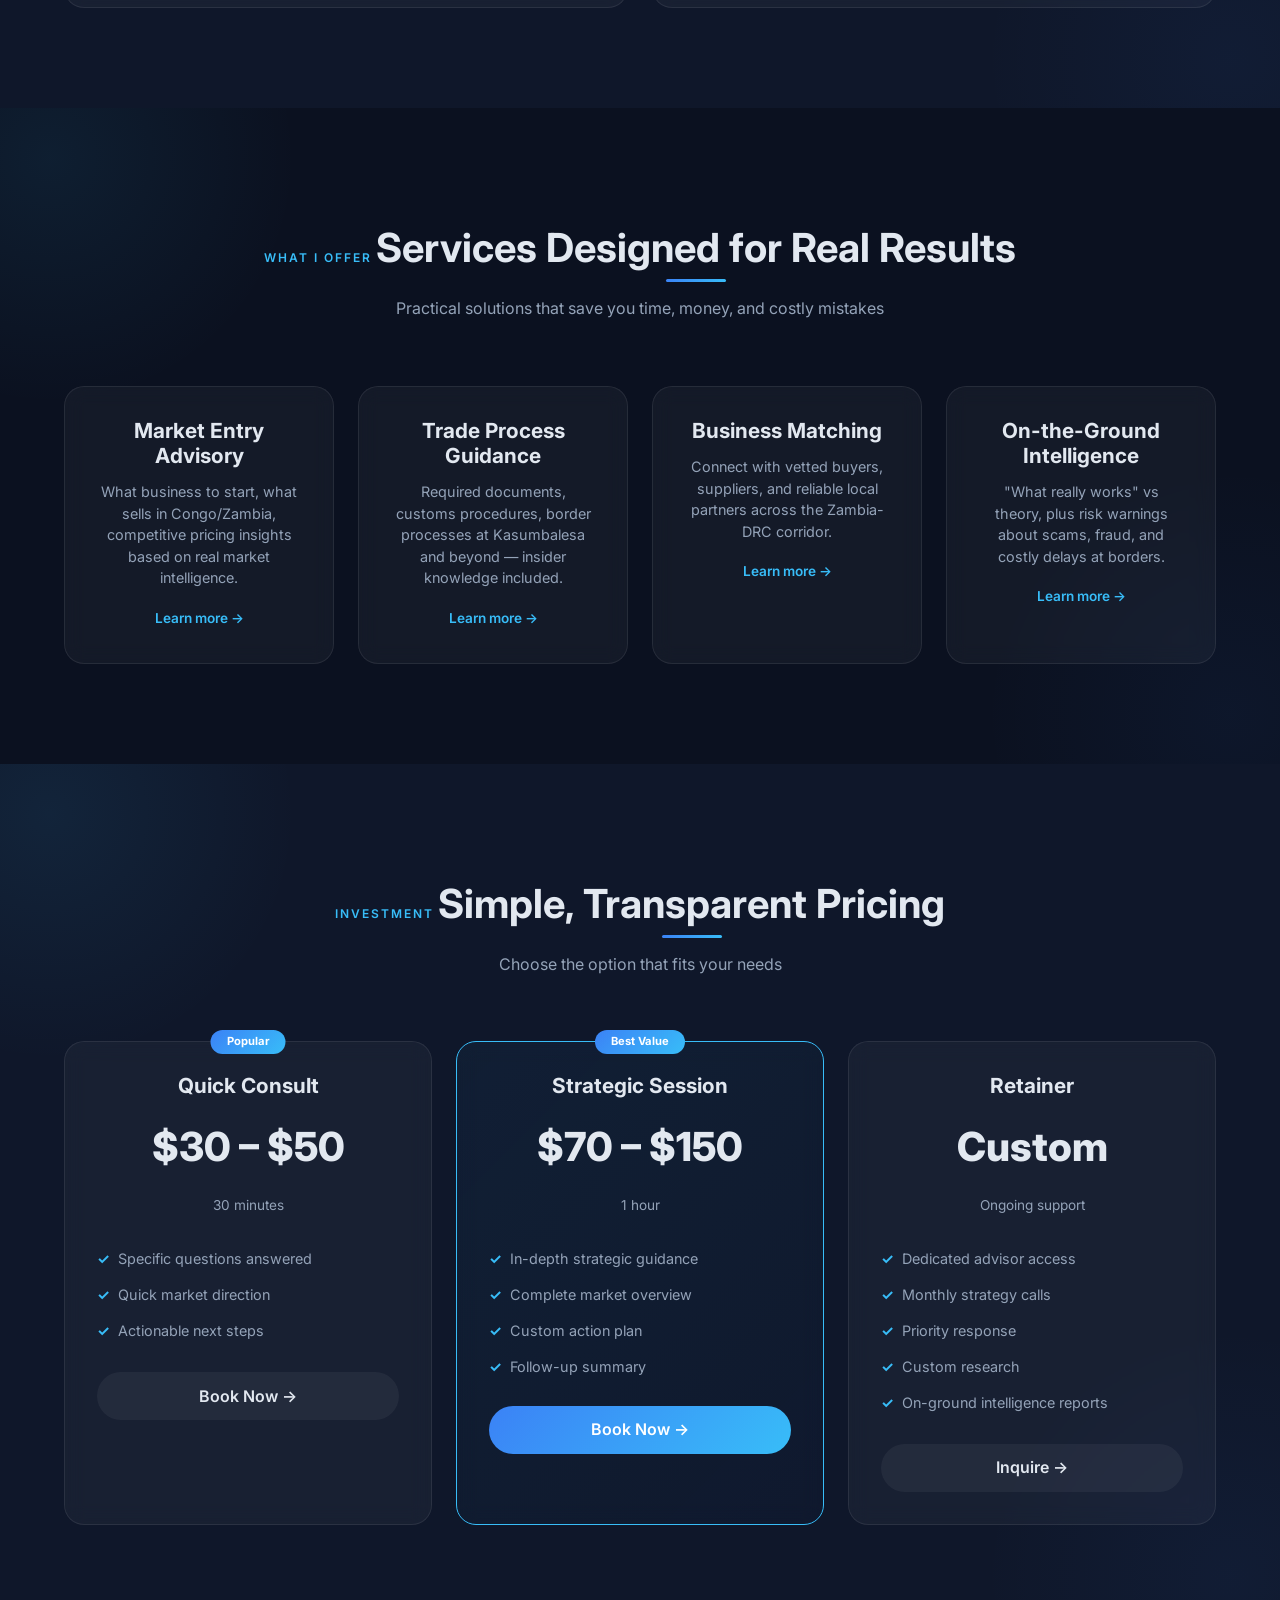
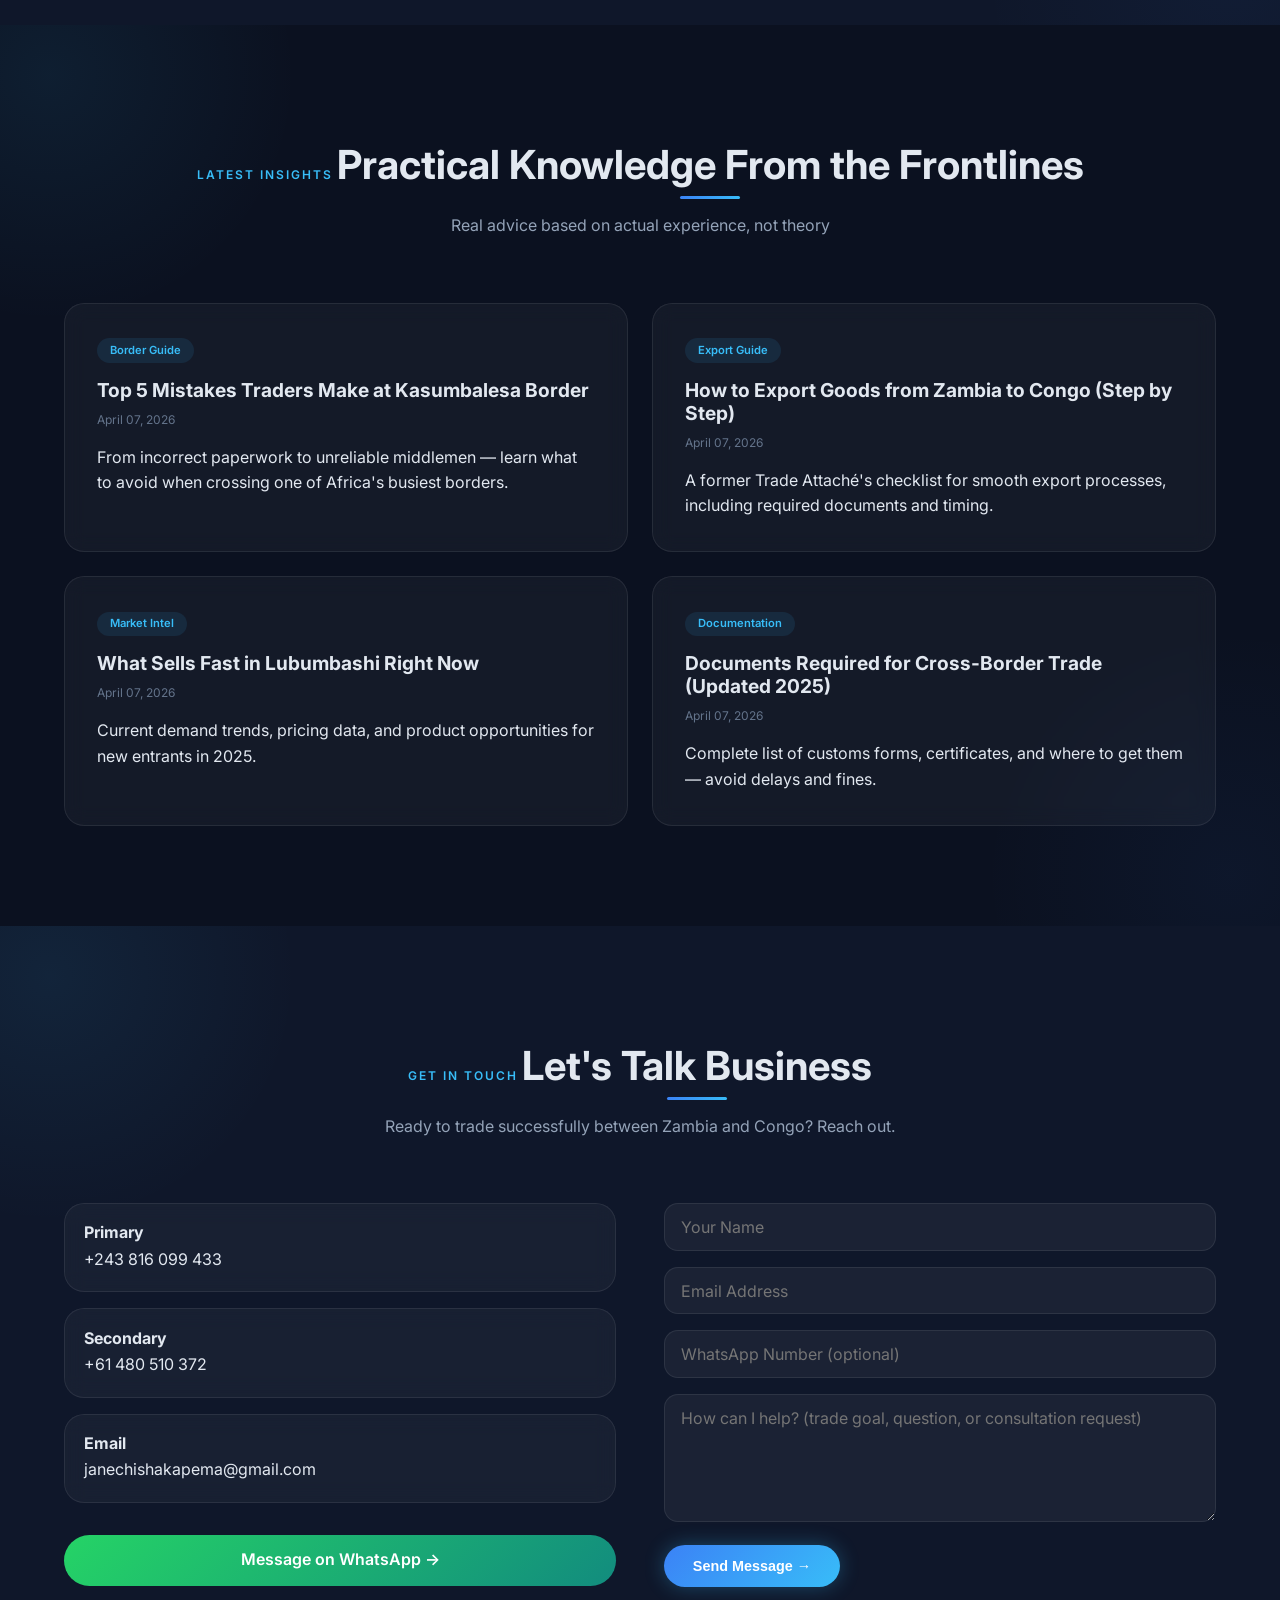
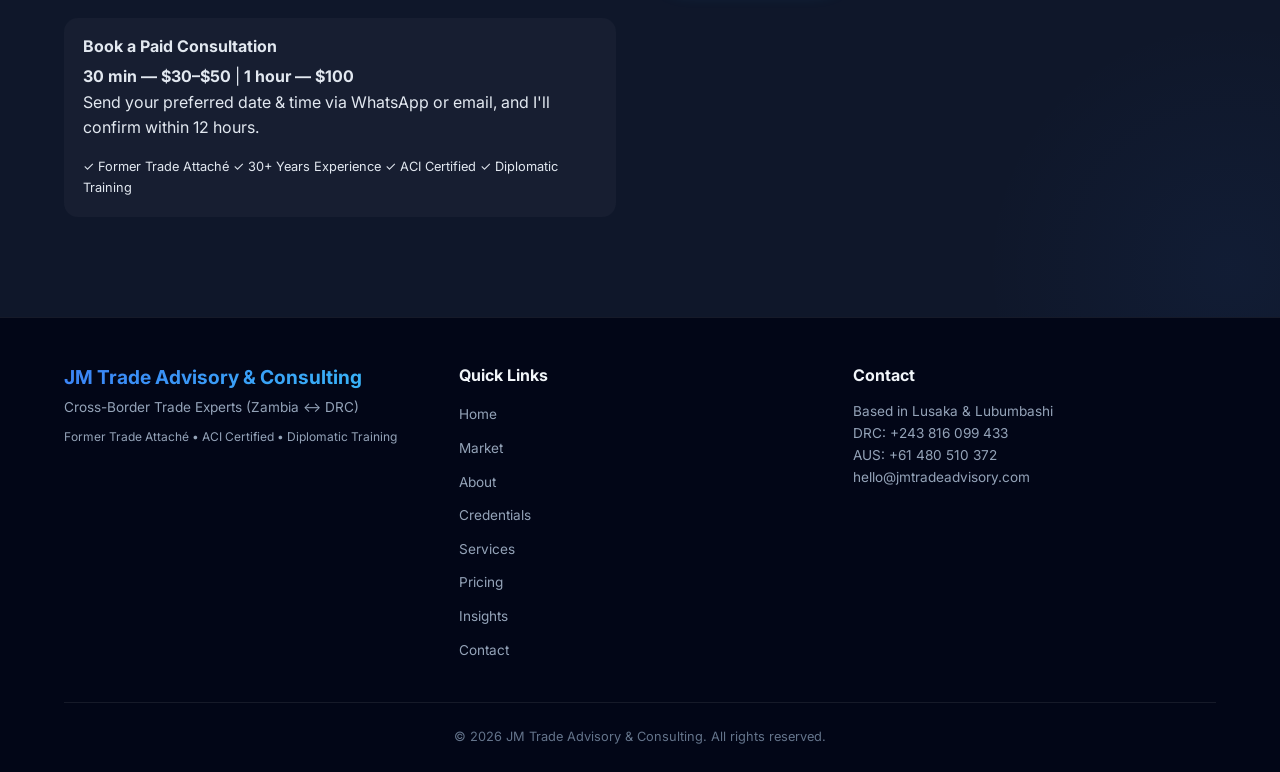
==== commit 40da088c: "Updated website design and styling" ====
--- a/index.html
+++ b/index.html
@@ -2,7 +2,7 @@
 <html lang="en">
 <head>
     <meta charset="UTF-8">
-    <meta name="viewport" content="width=device-width, initial-scale=1.0">
+    <meta name="viewport" content="width=device-width, initial-scale=1.0, viewport-fit=cover">
     <title>JM Trade Advisory & Consulting | Zambia-DRC Trade Experts</title>
     <meta name="description" content="Former Zambian Trade Attaché with 11 years experience in DRC. Cross-border trade advisory between Zambia and Congo.">
     <meta name="keywords" content="trade advisory, Zambia, DRC, Congo, cross-border trade, Kasumbalesa">
@@ -12,9 +12,6 @@
     <meta property="og:title" content="JM Trade Advisory & Consulting">
     <meta property="og:description" content="Expert cross-border trade guidance between Zambia and DRC">
     <meta property="og:type" content="website">
-    
-    <!-- Favicon -->
-    <link rel="icon" type="image/x-icon" href="data:image/svg+xml,<svg xmlns='http://www.w3.org/2000/svg' viewBox='0 0 100 100'><text y='.9em' font-size='90'></text></svg>">
     
     <!-- Styles -->
     <link rel="stylesheet" href="css/style.css">
@@ -55,7 +52,6 @@
             <p class="subtext">Practical, insider guidance from a highly competent professional with remarkable cross-industry experience — diplomatic service, banking, treasury dealing, and human resources.</p>
             <div class="hero-buttons">
                 <a href="#contact" class="btn btn-primary">Book a Consultation →</a>
-               
             </div>
         </div>
     </div>
@@ -76,26 +72,26 @@
             <p>One of Africa's most dynamic and fastest-growing trade routes</p>
         </div>
         <div class="stats-grid">
-            <div class="stat-box" data-count="1.2">
-                <h3><span class="counter">1.2</span>B+</h3>
+            <div class="stat-box">
+                <h3>$1.2B+</h3>
                 <p>Annual Exports</p>
                 <small>Zambia → DRC trade volume</small>
             </div>
-            <div class="stat-box" data-count="11">
-                <h3><span class="counter">11</span> Years</h3>
+            <div class="stat-box">
+                <h3>11 Years</h3>
                 <p>On-the-Ground Experience</p>
                 <small>Living and working in DRC</small>
             </div>
-            <div class="stat-box" data-count="30">
-                <h3><span class="counter">11</span>+ Years</h3>
+            <div class="stat-box">
+                <h3>11+ Years</h3>
                 <p>Cross-Industry Career</p>
-                <small>Diplomacy • Banking • HR • Treasury</small>
-            </div>
-        </div>
-    </div>
-</section>
-
-<!-- Section 3: About (Enhanced with Full Profile) -->
+                <small>Diplomacy • Banking • Treasury • Risk Management • HR</small>
+            </div>
+        </div>
+    </div>
+</section>
+
+<!-- Section 3: About -->
 <section class="section" id="about">
     <div class="container">
         <div class="about-flex">
@@ -139,7 +135,7 @@
     </div>
 </section>
 
-<!-- Section 3.5: Credentials / Education (New Section) -->
+<!-- Section 4: Credentials -->
 <section class="section" id="credentials">
     <div class="container">
         <div class="section-header">
@@ -151,46 +147,42 @@
         <!-- Education Grid -->
         <div class="service-grid" style="margin-bottom: 3rem;">
             <div class="service-card">
-               
                 <h3>Bachelor of Arts Degree</h3>
                 <p>Public Administration (Minor) & Psychology</p>
                 <small style="color: var(--accent);">University of Zambia | 1992–1995</small>
             </div>
             <div class="service-card">
-                
                 <h3>ACI Dealers Certificate</h3>
                 <p>Financial Markets Qualification</p>
                 <small style="color: var(--accent);">ACI France | Obtained 2004/2005</small>
             </div>
             <div class="service-card">
-              
                 <h3>Advanced Certificate in Diplomacy & International Relations</h3>
                 <small style="color: var(--accent);">Zambia Institute of Diplomacy & International Studies | 2012</small>
             </div>
             <div class="service-card">
-                
                 <h3>Professional Certification in Project Management</h3>
                 <small style="color: var(--accent);">Vantage Africa School of Leadership | January 2023</small>
             </div>
         </div>
         
         <!-- Additional Credentials -->
-        <div class="stats-grid" style="grid-template-columns: repeat(2, 1fr);">
+        <div class="stats-grid credentials-stats">
             <div class="stat-box">
-                <h3>Community Services & Youth Support</h3>
-                <p>TAFE Australia</p>
+                <h3>Community Services</h3>
+                <p>Youth Support & TAFE Australia</p>
                 <small>Certified training in community development</small>
             </div>
             <div class="stat-box">
-                <h3>Multi-Industry Expertise</h3>
-                <p>Diplomacy • Banking • Treasury • Risk Management • HR</p>
-                <small>11+ years of continuous professional development</small>
-            </div>
-        </div>
-    </div>
-</section>
-
-<!-- Section 4: Services -->
+                <h3>Multi-Industry Expert</h3>
+                <p>Diplomacy • Banking • Treasury</p>
+                <small>Risk Management • HR • 11+ years development</small>
+            </div>
+        </div>
+    </div>
+</section>
+
+<!-- Section 5: Services -->
 <section class="section" id="services">
     <div class="container">
         <div class="section-header">
@@ -200,25 +192,21 @@
         </div>
         <div class="service-grid">
             <div class="service-card">
-                
                 <h3>Market Entry Advisory</h3>
                 <p>What business to start, what sells in Congo/Zambia, competitive pricing insights based on real market intelligence.</p>
                 <a href="#contact" class="service-link">Learn more →</a>
             </div>
             <div class="service-card">
-                
                 <h3>Trade Process Guidance</h3>
                 <p>Required documents, customs procedures, border processes at Kasumbalesa and beyond — insider knowledge included.</p>
                 <a href="#contact" class="service-link">Learn more →</a>
             </div>
             <div class="service-card">
-            
                 <h3>Business Matching</h3>
                 <p>Connect with vetted buyers, suppliers, and reliable local partners across the Zambia-DRC corridor.</p>
                 <a href="#contact" class="service-link">Learn more →</a>
             </div>
             <div class="service-card">
-                
                 <h3>On-the-Ground Intelligence</h3>
                 <p>"What really works" vs theory, plus risk warnings about scams, fraud, and costly delays at borders.</p>
                 <a href="#contact" class="service-link">Learn more →</a>
@@ -227,7 +215,7 @@
     </div>
 </section>
 
-<!-- Section 5: Pricing -->
+<!-- Section 6: Pricing -->
 <section class="section" id="pricing">
     <div class="container">
         <div class="section-header">
@@ -278,7 +266,7 @@
     </div>
 </section>
 
-<!-- Section 6: Blog/Insights -->
+<!-- Section 7: Insights -->
 <section class="section" id="insights">
     <div class="container">
         <div class="section-header">
@@ -292,34 +280,30 @@
                 <h3>Top 5 Mistakes Traders Make at Kasumbalesa Border</h3>
                 <p class="blog-meta">April 07, 2026</p>
                 <p>From incorrect paperwork to unreliable middlemen — learn what to avoid when crossing one of Africa's busiest borders.</p>
-                
             </article>
             <article class="blog-post">
                 <div class="blog-category">Export Guide</div>
                 <h3>How to Export Goods from Zambia to Congo (Step by Step)</h3>
                 <p class="blog-meta">April 07, 2026</p>
                 <p>A former Trade Attaché's checklist for smooth export processes, including required documents and timing.</p>
-                
             </article>
             <article class="blog-post">
                 <div class="blog-category">Market Intel</div>
                 <h3>What Sells Fast in Lubumbashi Right Now</h3>
                 <p class="blog-meta">April 07, 2026</p>
                 <p>Current demand trends, pricing data, and product opportunities for new entrants in 2025.</p>
-                
             </article>
             <article class="blog-post">
                 <div class="blog-category">Documentation</div>
                 <h3>Documents Required for Cross-Border Trade (Updated 2025)</h3>
                 <p class="blog-meta">April 07, 2026</p>
                 <p>Complete list of customs forms, certificates, and where to get them — avoid delays and fines.</p>
-                
             </article>
         </div>
     </div>
 </section>
 
-<!-- Section 7: Contact -->
+<!-- Section 8: Contact -->
 <section class="section" id="contact">
     <div class="container">
         <div class="section-header">
@@ -330,21 +314,18 @@
         <div class="contact-flex">
             <div class="contact-info">
                 <div class="contact-card">
-                    
                     <div>
                         <h3>Primary</h3>
                         <a href="https://wa.me/243816099433" target="_blank">+243 816 099 433</a>
                     </div>
                 </div>
                 <div class="contact-card">
-            
                     <div>
                         <h3>Secondary</h3>
                         <a href="https://wa.me/61480510372" target="_blank">+61 480 510 372</a>
                     </div>
                 </div>
                 <div class="contact-card">
-                    
                     <div>
                         <h3>Email</h3>
                         <a href="mailto:Janechishakapema@gmail.com">janechishakapema@gmail.com</a>
@@ -420,5 +401,49 @@
 </footer>
 
 <script src="js/main.js"></script>
+<script>
+// Simple mobile menu toggle
+document.getElementById('mobileMenuBtn').addEventListener('click', function() {
+    document.querySelector('nav').classList.toggle('active');
+});
+
+// Smooth scroll to next section
+function scrollToNext() {
+    const sections = document.querySelectorAll('section');
+    const currentSection = Array.from(sections).find(section => {
+        const rect = section.getBoundingClientRect();
+        return rect.top >= 0 && rect.top <= window.innerHeight / 2;
+    });
+    if (currentSection) {
+        const nextSection = currentSection.nextElementSibling;
+        if (nextSection && nextSection.classList.contains('section')) {
+            nextSection.scrollIntoView({ behavior: 'smooth' });
+        }
+    }
+}
+
+// Header scroll effect
+window.addEventListener('scroll', function() {
+    const header = document.querySelector('header');
+    if (window.scrollY > 50) {
+        header.classList.add('scrolled');
+    } else {
+        header.classList.remove('scrolled');
+    }
+});
+
+// Smooth scroll for anchor links
+document.querySelectorAll('a[href^="#"]').forEach(anchor => {
+    anchor.addEventListener('click', function (e) {
+        e.preventDefault();
+        const target = document.querySelector(this.getAttribute('href'));
+        if (target) {
+            target.scrollIntoView({ behavior: 'smooth' });
+            // Close mobile menu if open
+            document.querySelector('nav').classList.remove('active');
+        }
+    });
+});
+</script>
 </body>
 </html>
--- a/css/style.css
+++ b/css/style.css
@@ -1,6 +1,7 @@
 /* ========================================
    JM TRADE ADVISORY - PREMIUM DESIGN SYSTEM
    Dark Theme | Glass Morphism | Smooth Animations
+   FULLY RESPONSIVE
    ======================================== */
 
 /* Import Fonts */
@@ -66,6 +67,9 @@
     margin: 0;
     padding: 0;
     box-sizing: border-box;
+    max-width: 100%;
+    word-wrap: break-word;
+    overflow-wrap: break-word;
 }
 
 html {
@@ -78,24 +82,28 @@
     color: var(--text);
     line-height: 1.6;
     overflow-x: hidden;
+    -webkit-font-smoothing: antialiased;
+    -moz-osx-font-smoothing: grayscale;
 }
 
 /* Custom Scrollbar */
-::-webkit-scrollbar {
-    width: 8px;
-}
-
-::-webkit-scrollbar-track {
-    background: var(--bg-soft);
-}
-
-::-webkit-scrollbar-thumb {
-    background: var(--accent);
-    border-radius: 4px;
-}
-
-::-webkit-scrollbar-thumb:hover {
-    background: var(--primary);
+@media (min-width: 768px) {
+    ::-webkit-scrollbar {
+        width: 8px;
+    }
+    
+    ::-webkit-scrollbar-track {
+        background: var(--bg-soft);
+    }
+    
+    ::-webkit-scrollbar-thumb {
+        background: var(--accent);
+        border-radius: 4px;
+    }
+    
+    ::-webkit-scrollbar-thumb:hover {
+        background: var(--primary);
+    }
 }
 
 ::selection {
@@ -104,7 +112,7 @@
 }
 
 /* =========================
-   TYPOGRAPHY - Responsive
+   TYPOGRAPHY
 ========================= */
 h1, h2, h3, h4 {
     font-weight: 700;
@@ -112,17 +120,17 @@
 }
 
 h1 {
-    font-size: clamp(2rem, 5vw, 3.5rem);
-    margin-bottom: 1.5rem;
+    font-size: clamp(2rem, 6vw, 3.5rem);
+    margin-bottom: clamp(1rem, 3vw, 1.5rem);
 }
 
 h2 {
-    font-size: clamp(1.5rem, 4vw, 2.5rem);
-    margin-bottom: 1rem;
+    font-size: clamp(1.5rem, 5vw, 2.5rem);
+    margin-bottom: clamp(0.75rem, 2vw, 1rem);
 }
 
 h3 {
-    font-size: clamp(1.1rem, 3vw, 1.3rem);
+    font-size: clamp(1.1rem, 3.5vw, 1.3rem);
     margin-bottom: 0.75rem;
 }
 
@@ -149,7 +157,7 @@
 }
 
 .section {
-    padding: clamp(60px, 8vw, 100px) 0;
+    padding: clamp(60px, 10vw, 100px) 0;
     position: relative;
     overflow: hidden;
 }
@@ -158,8 +166,8 @@
 .section::before {
     content: "";
     position: absolute;
-    width: 500px;
-    height: 500px;
+    width: clamp(300px, 50vw, 500px);
+    height: clamp(300px, 50vw, 500px);
     background: radial-gradient(circle, rgba(56, 189, 248, 0.08), transparent 70%);
     top: -200px;
     left: -200px;
@@ -170,8 +178,8 @@
 .section::after {
     content: "";
     position: absolute;
-    width: 500px;
-    height: 500px;
+    width: clamp(300px, 50vw, 500px);
+    height: clamp(300px, 50vw, 500px);
     background: radial-gradient(circle, rgba(59, 130, 246, 0.05), transparent 70%);
     bottom: -200px;
     right: -200px;
@@ -212,7 +220,7 @@
 
 .logo a {
     font-weight: 800;
-    font-size: clamp(1.1rem, 4vw, 1.4rem);
+    font-size: clamp(1rem, 4vw, 1.4rem);
     text-decoration: none;
     background: var(--gradient-primary);
     -webkit-background-clip: text;
@@ -286,6 +294,7 @@
     color: var(--text);
     font-size: 1.5rem;
     cursor: pointer;
+    padding: 0.5rem;
 }
 
 /* =========================
@@ -333,7 +342,7 @@
     padding: 0.5rem 1.2rem;
     border-radius: 50px;
     margin-bottom: 1.5rem;
-    font-size: 0.8rem;
+    font-size: clamp(0.7rem, 3vw, 0.8rem);
     color: var(--accent);
     border: 1px solid var(--border);
     animation: fadeInUp 0.6s ease-out;
@@ -363,11 +372,11 @@
 ========================= */
 .btn {
     display: inline-block;
-    padding: 0.8rem 1.8rem;
+    padding: clamp(0.6rem, 2vw, 0.8rem) clamp(1.2rem, 4vw, 1.8rem);
     border-radius: 50px;
     text-decoration: none;
     font-weight: 600;
-    font-size: 0.9rem;
+    font-size: clamp(0.85rem, 2.5vw, 0.9rem);
     transition: var(--transition-base);
     cursor: pointer;
     border: none;
@@ -402,7 +411,7 @@
 ========================= */
 .section-header {
     text-align: center;
-    margin-bottom: 4rem;
+    margin-bottom: clamp(2rem, 6vw, 4rem);
 }
 
 .section-tag {
@@ -414,7 +423,6 @@
 }
 
 .section-header h2 {
-    font-size: clamp(1.8rem, 5vw, 2.5rem);
     margin: 1rem 0 0.5rem;
     position: relative;
     display: inline-block;
@@ -451,8 +459,9 @@
     backdrop-filter: blur(10px);
     border: 1px solid var(--border);
     border-radius: var(--radius-lg);
-    padding: 2rem;
-    transition: var(--transition-base);
+    padding: clamp(1.5rem, 4vw, 2rem);
+    transition: var(--transition-base);
+    word-break: break-word;
 }
 
 .stat-box:hover,
@@ -483,22 +492,27 @@
 }
 
 .stat-box h3 {
-    font-size: clamp(2rem, 5vw, 3rem);
+    font-size: clamp(1.5rem, 6vw, 3rem);
     background: var(--gradient-primary);
     -webkit-background-clip: text;
     background-clip: text;
     color: transparent;
     margin-bottom: 0.5rem;
+    line-height: 1.2;
 }
 
 .stat-box p {
     font-weight: 600;
     margin-bottom: 0.25rem;
+    font-size: clamp(0.85rem, 3vw, 1rem);
+    line-height: 1.3;
 }
 
 .stat-box small {
     color: var(--muted);
-    font-size: 0.8rem;
+    font-size: clamp(0.7rem, 2.5vw, 0.8rem);
+    display: block;
+    line-height: 1.4;
 }
 
 /* Service Cards */
@@ -506,20 +520,11 @@
     text-align: center;
 }
 
-.service-icon {
-    font-size: 3rem;
-    margin-bottom: 1rem;
-    display: inline-block;
-}
-
-.service-card h3 {
-    margin-bottom: 0.75rem;
-}
-
 .service-card p {
     color: var(--muted);
     margin-bottom: 1rem;
-    font-size: 0.9rem;
+    font-size: clamp(0.85rem, 2.5vw, 0.9rem);
+    line-height: 1.5;
 }
 
 .service-link {
@@ -561,10 +566,11 @@
     border-radius: 50px;
     font-size: 0.7rem;
     font-weight: 700;
+    white-space: nowrap;
 }
 
 .pricing-price {
-    font-size: clamp(2rem, 5vw, 2.5rem);
+    font-size: clamp(1.5rem, 5vw, 2.5rem);
     font-weight: 800;
     margin: 1rem 0;
 }
@@ -573,6 +579,11 @@
     font-size: 0.9rem;
     font-weight: normal;
     color: var(--muted);
+}
+
+.pricing-duration {
+    color: var(--muted);
+    font-size: 0.85rem;
 }
 
 .pricing-features {
@@ -587,7 +598,8 @@
     display: flex;
     align-items: center;
     gap: 0.5rem;
-    font-size: 0.9rem;
+    font-size: clamp(0.8rem, 2.5vw, 0.9rem);
+    flex-wrap: wrap;
 }
 
 .pricing-features li::before {
@@ -616,7 +628,7 @@
 }
 
 /* =========================
-   GRID SYSTEMS - PRESERVED LAYOUT
+   GRID SYSTEMS
 ========================= */
 .stats-grid,
 .service-grid,
@@ -642,18 +654,24 @@
     grid-template-columns: repeat(2, 1fr);
 }
 
+/* Credentials specific grid */
+.credentials-stats {
+    grid-template-columns: repeat(2, 1fr);
+}
+
 /* =========================
    ABOUT SECTION
 ========================= */
 .about-flex {
     display: flex;
-    gap: 4rem;
+    gap: clamp(2rem, 6vw, 4rem);
     align-items: center;
 }
 
 .about-image {
     flex: 1;
     position: relative;
+    text-align: center;
 }
 
 .about-image img {
@@ -662,6 +680,7 @@
     border-radius: var(--radius-xl);
     border: 1px solid var(--border);
     transition: var(--transition-base);
+    height: auto;
 }
 
 .about-image img:hover {
@@ -697,6 +716,7 @@
 .about-text p {
     margin-bottom: 1rem;
     color: var(--muted);
+    line-height: 1.6;
 }
 
 .about-text strong {
@@ -707,10 +727,12 @@
     display: flex;
     gap: 1.5rem;
     margin: 1.5rem 0;
+    flex-wrap: wrap;
 }
 
 .diff-compare div {
     flex: 1;
+    min-width: 200px;
     padding: 1.2rem;
     background: rgba(255, 255, 255, 0.03);
     border-radius: var(--radius-md);
@@ -780,7 +802,7 @@
 ========================= */
 .contact-flex {
     display: flex;
-    gap: 3rem;
+    gap: clamp(1.5rem, 5vw, 3rem);
 }
 
 .contact-info,
@@ -796,10 +818,6 @@
     margin-bottom: 1rem;
 }
 
-.contact-icon {
-    font-size: 2rem;
-}
-
 .contact-card h3 {
     font-size: 1rem;
     margin-bottom: 0.25rem;
@@ -809,6 +827,7 @@
     color: var(--text);
     text-decoration: none;
     transition: var(--transition-base);
+    word-break: break-all;
 }
 
 .contact-card a:hover {
@@ -859,6 +878,7 @@
     color: var(--text);
     font-family: inherit;
     transition: var(--transition-base);
+    font-size: 1rem;
 }
 
 .contact-form input:focus,
@@ -941,6 +961,12 @@
     display: flex;
     flex-direction: column;
     gap: 12px;
+}
+
+@media (max-width: 768px) {
+    .scroll-progress {
+        display: none;
+    }
 }
 
 .progress-dot {
@@ -1079,16 +1105,13 @@
 .stat-box:nth-child(3) { --index: 3; }
 
 /* =========================
-   RESPONSIVE DESIGN - PRESERVES LAYOUT
+   RESPONSIVE DESIGN
 ========================= */
 /* Tablet Landscape */
 @media (max-width: 1024px) {
     .service-grid { 
         grid-template-columns: repeat(2, 1fr); 
     }
-    .stats-grid { 
-        grid-template-columns: repeat(2, 1fr); 
-    }
 }
 
 /* Tablet Portrait */
@@ -1097,12 +1120,13 @@
         padding: 60px 0; 
     }
     
-    /* Preserve grid layouts but make them responsive */
+    /* Grid adjustments */
     .stats-grid,
     .service-grid,
     .pricing-grid,
     .blog-grid,
-    .footer-grid {
+    .footer-grid,
+    .credentials-stats {
         grid-template-columns: 1fr;
     }
     
@@ -1145,6 +1169,7 @@
         left: 0;
         right: 0;
         background: var(--bg-soft);
+        backdrop-filter: blur(16px);
         padding: 1.5rem;
         flex-direction: column;
         gap: 1rem;
@@ -1156,7 +1181,8 @@
         display: flex;
     }
     
-    .scroll-progress {
+    /* Hide scroll hint on mobile */
+    .scroll-hint {
         display: none;
     }
 }
@@ -1169,15 +1195,10 @@
     
     .btn { 
         padding: 0.6rem 1.2rem; 
-        font-size: 0.85rem; 
     }
     
     .section-header h2 { 
         font-size: 1.6rem; 
-    }
-    
-    .stat-box h3 { 
-        font-size: 2rem; 
     }
     
     .service-card { 
@@ -1188,7 +1209,15 @@
     .service-card,
     .pricing-card,
     .blog-post {
-        padding: 1.5rem;
+        padding: 1.2rem;
+    }
+    
+    .about-experience {
+        position: relative;
+        bottom: auto;
+        right: auto;
+        margin-top: 1rem;
+        display: inline-block;
     }
 }
 
@@ -1202,4 +1231,21 @@
     .btn {
         width: 100%;
     }
+    
+    .pricing-badge {
+        white-space: normal;
+        font-size: 0.6rem;
+    }
+}
+
+/* Reduced Motion */
+@media (prefers-reduced-motion: reduce) {
+    *,
+    *::before,
+    *::after {
+        animation-duration: 0.01ms !important;
+        animation-iteration-count: 1 !important;
+        transition-duration: 0.01ms !important;
+        scroll-behavior: auto !important;
+    }
 }
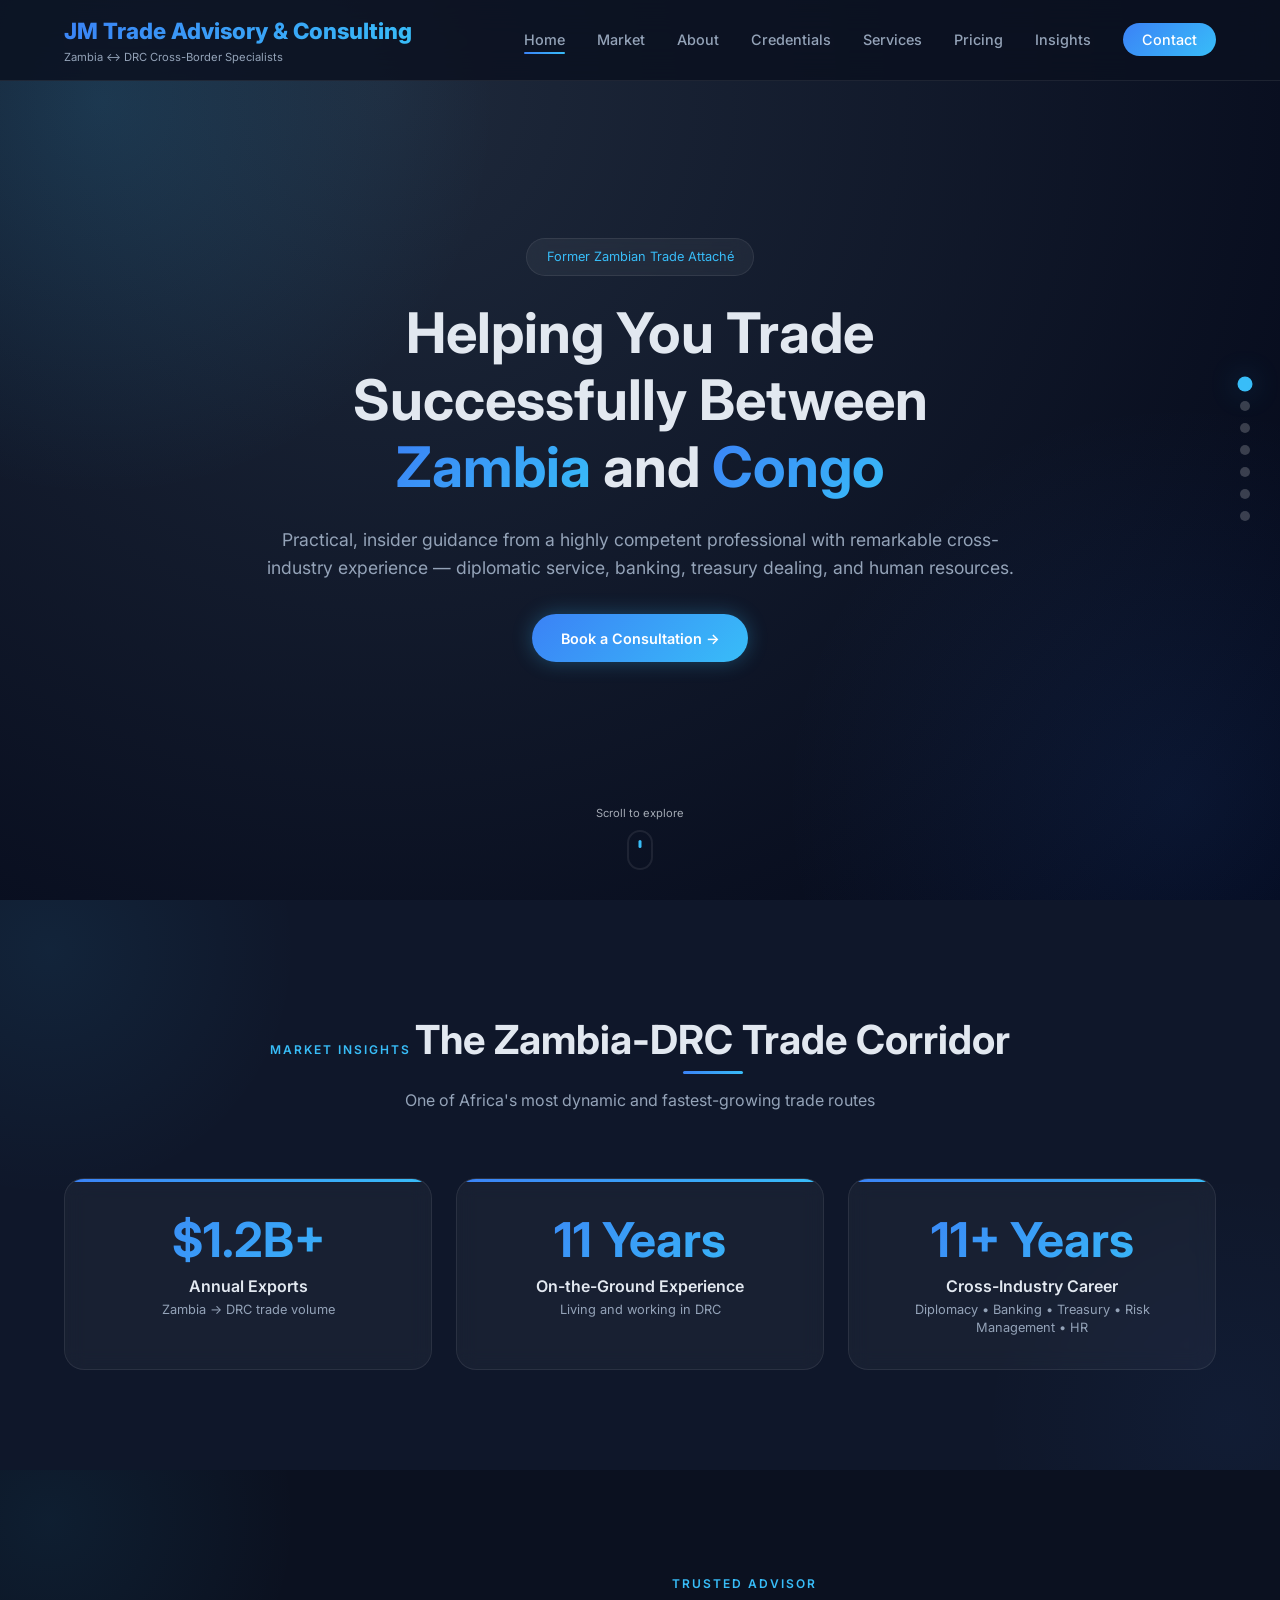
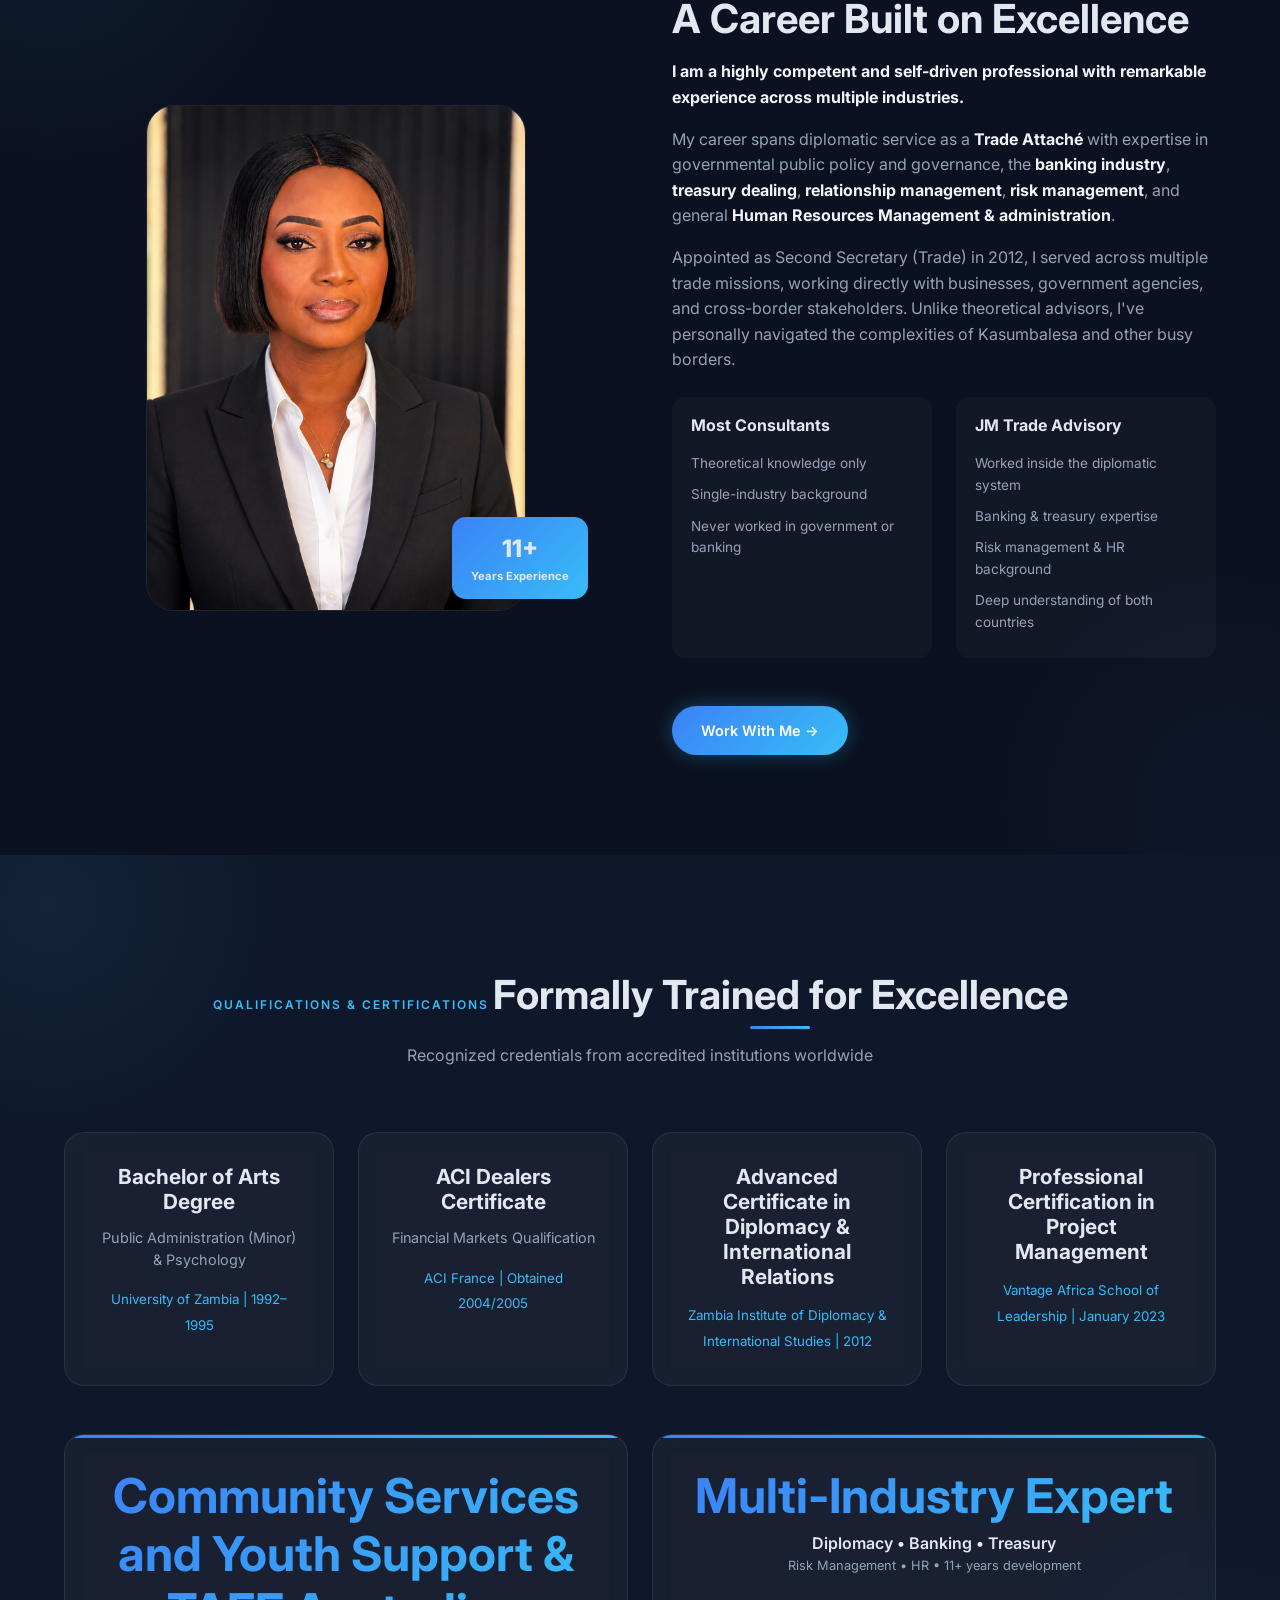
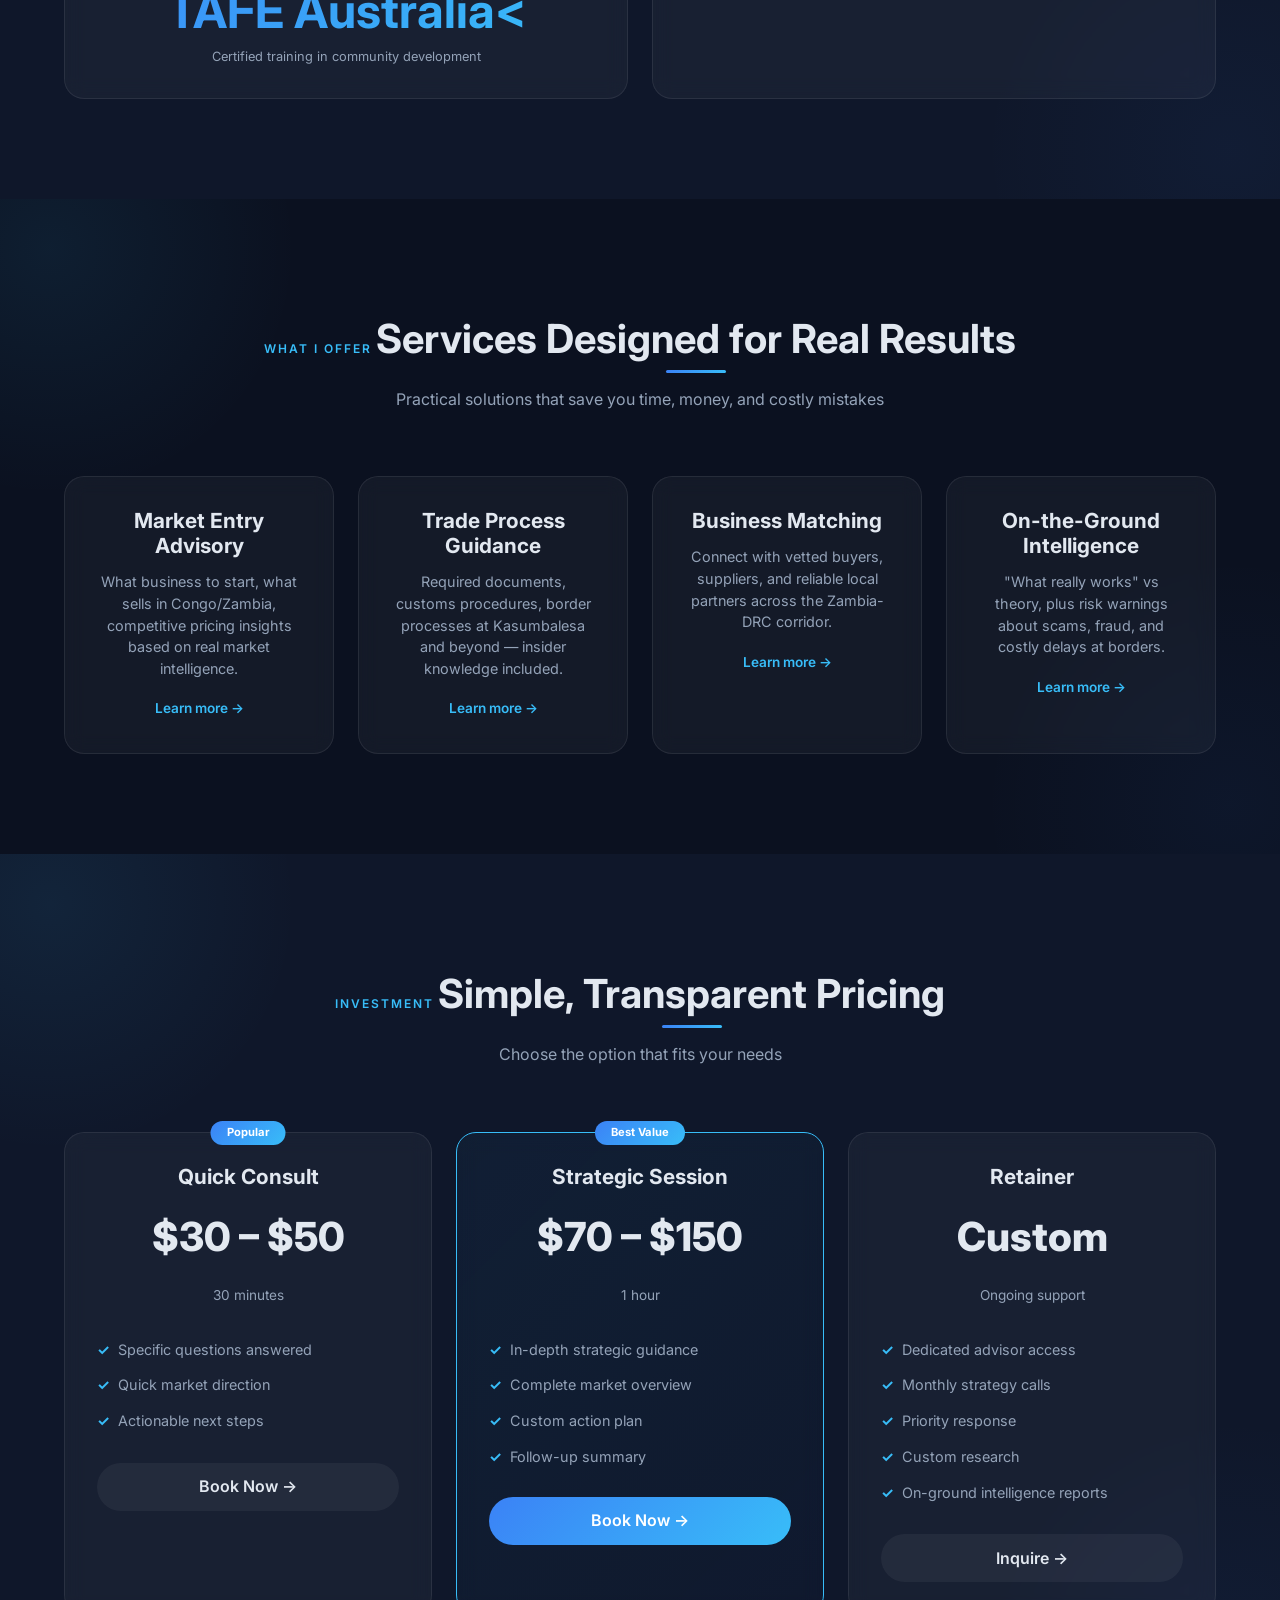
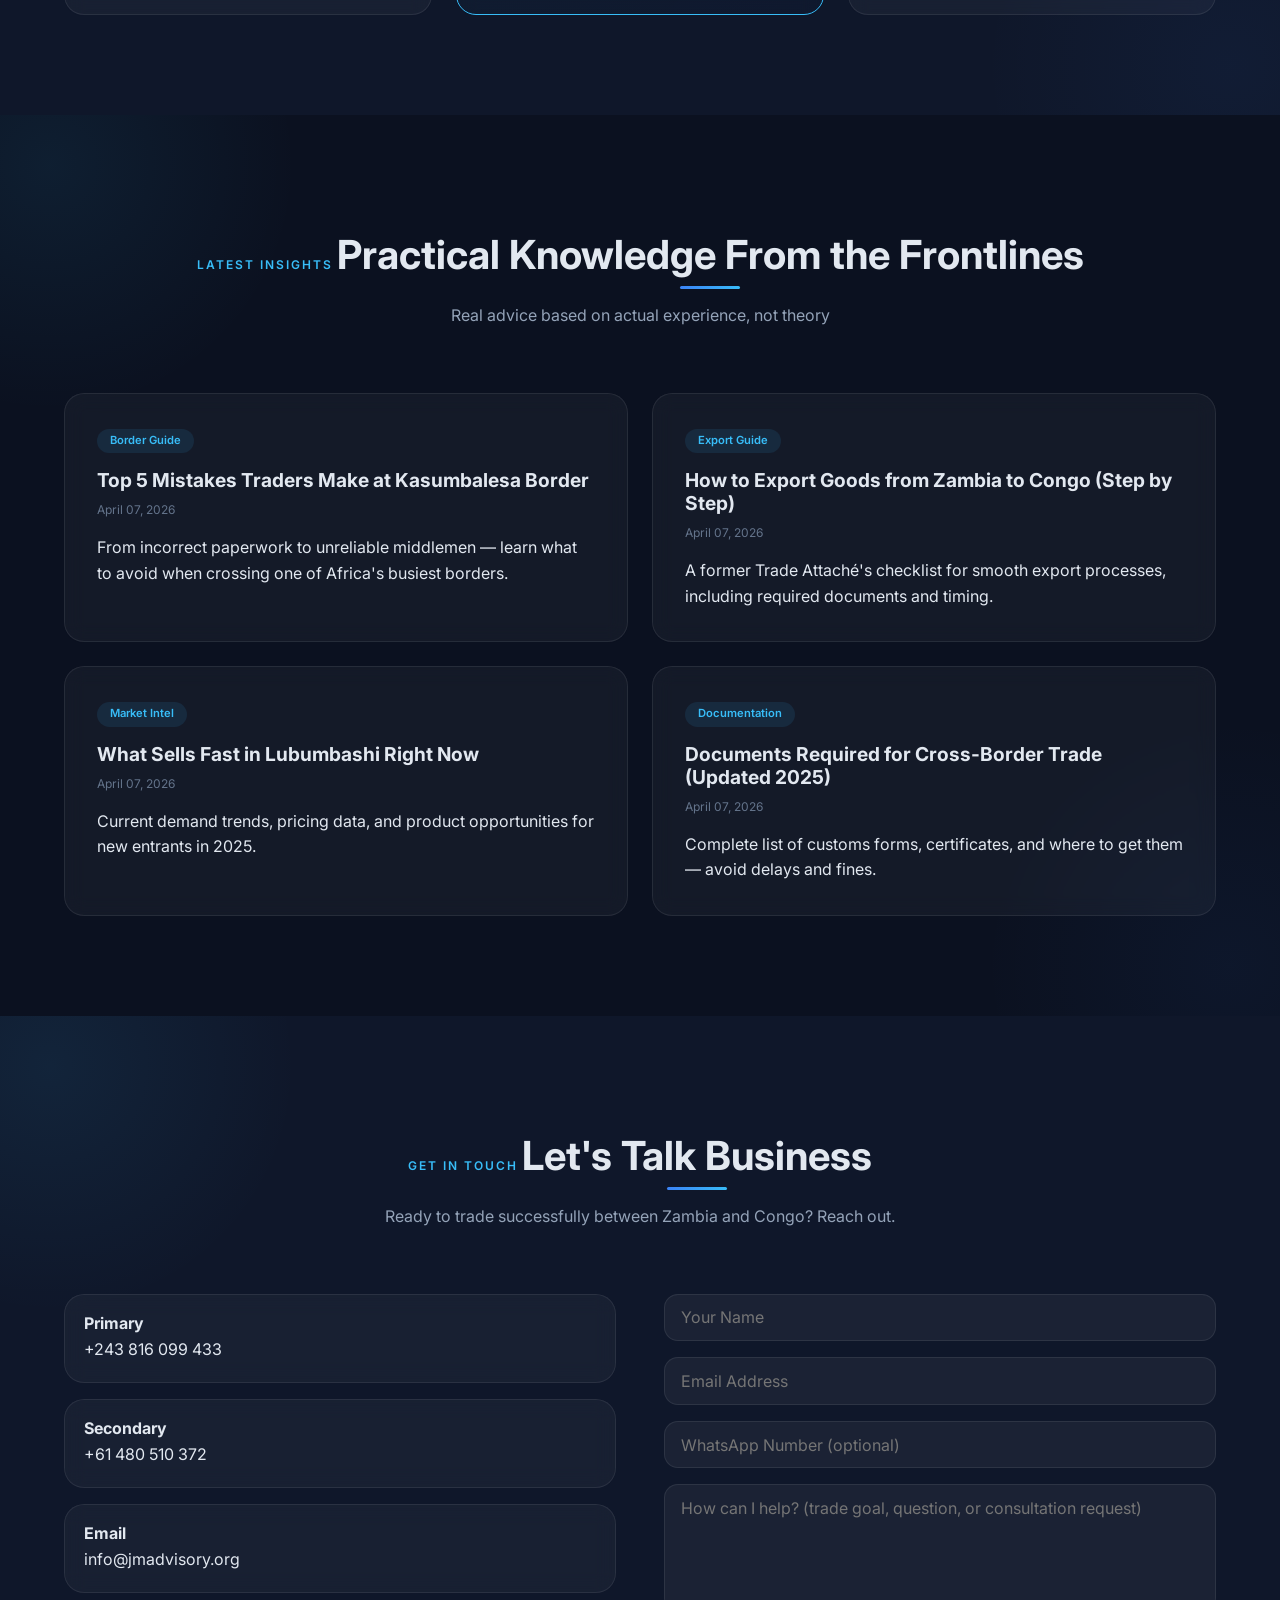
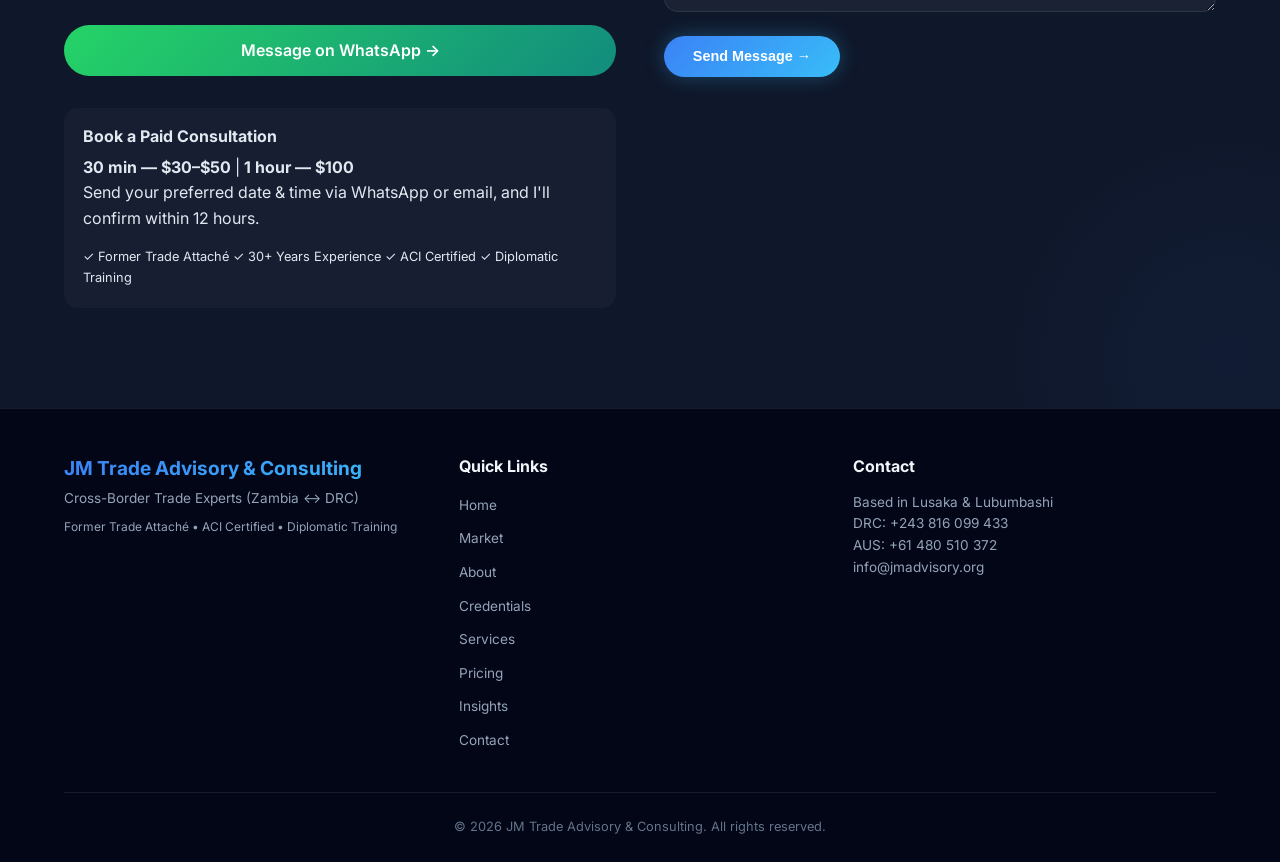
==== commit 67d1e8c6: "Updated website design and styling" ====
--- a/index.html
+++ b/index.html
@@ -169,8 +169,8 @@
         <!-- Additional Credentials -->
         <div class="stats-grid credentials-stats">
             <div class="stat-box">
-                <h3>Community Services</h3>
-                <p>Youth Support & TAFE Australia</p>
+                <h3>Community Services and Youth Support & TAFE Australia<</h3>
+                
                 <small>Certified training in community development</small>
             </div>
             <div class="stat-box">
@@ -328,7 +328,7 @@
                 <div class="contact-card">
                     <div>
                         <h3>Email</h3>
-                        <a href="mailto:Janechishakapema@gmail.com">janechishakapema@gmail.com</a>
+                        <a href="mailto:Janechishakapema@gmail.com">info@jmadvisory.org</a>
                     </div>
                 </div>
                 <a href="https://wa.me/243816099433" class="btn-wa" target="_blank">
@@ -391,7 +391,7 @@
                 <p>Based in Lusaka & Lubumbashi</p>
                 <p>DRC: +243 816 099 433</p>
                 <p>AUS: +61 480 510 372</p>
-                <p>hello@jmtradeadvisory.com</p>
+                <p>info@jmadvisory.org</p>
             </div>
         </div>
         <div class="footer-bottom">
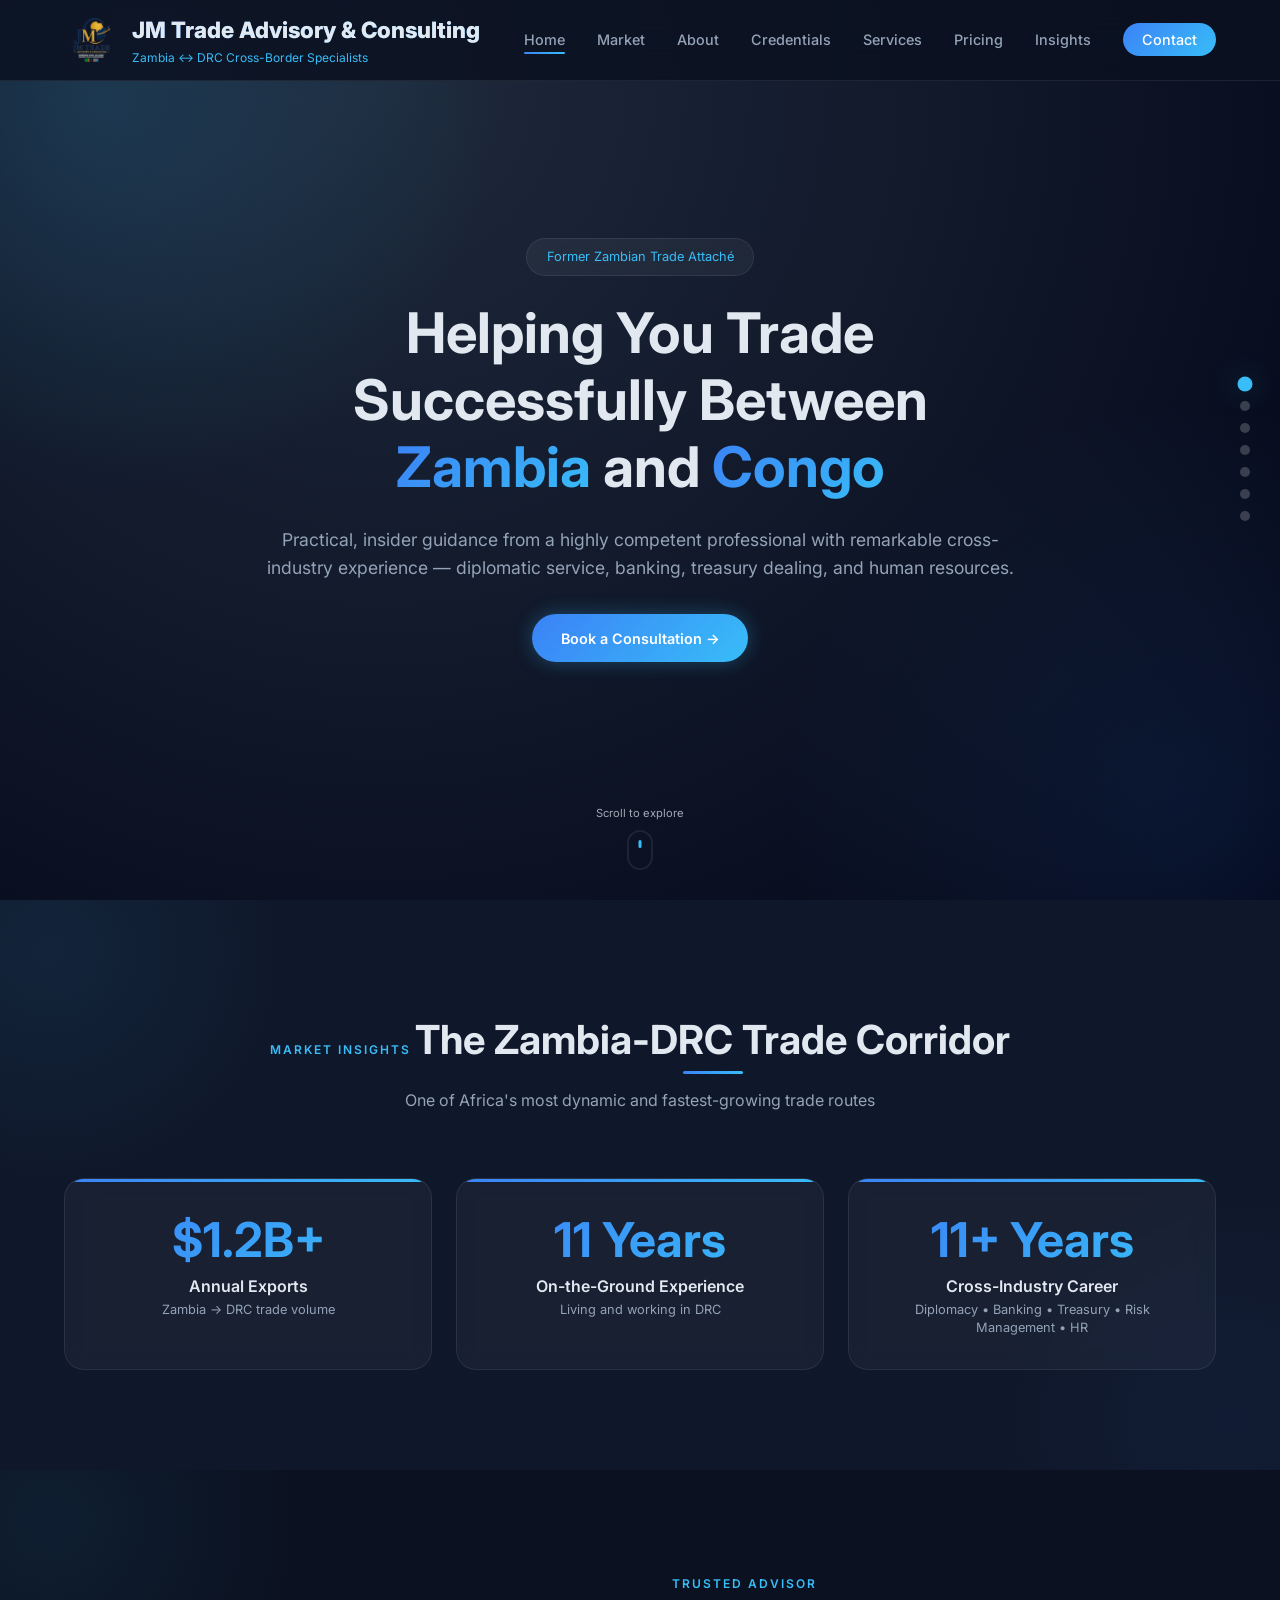
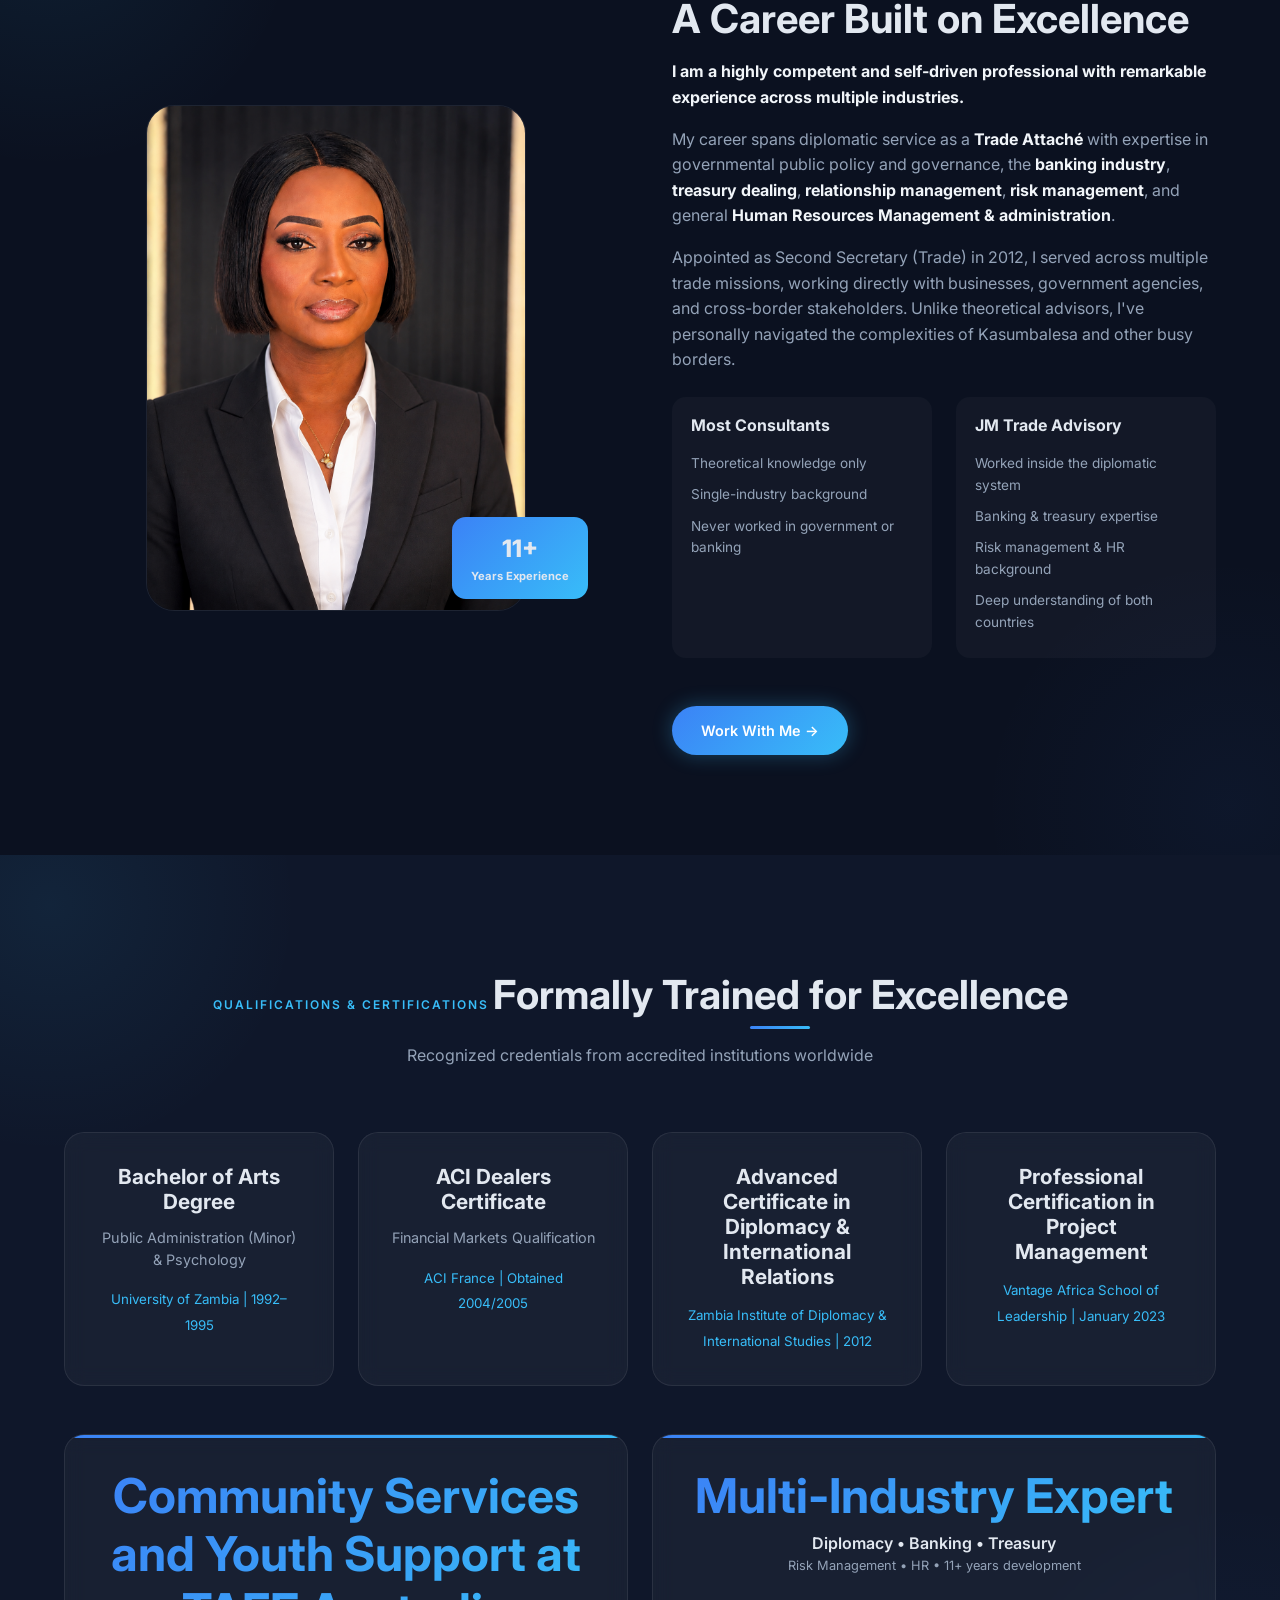
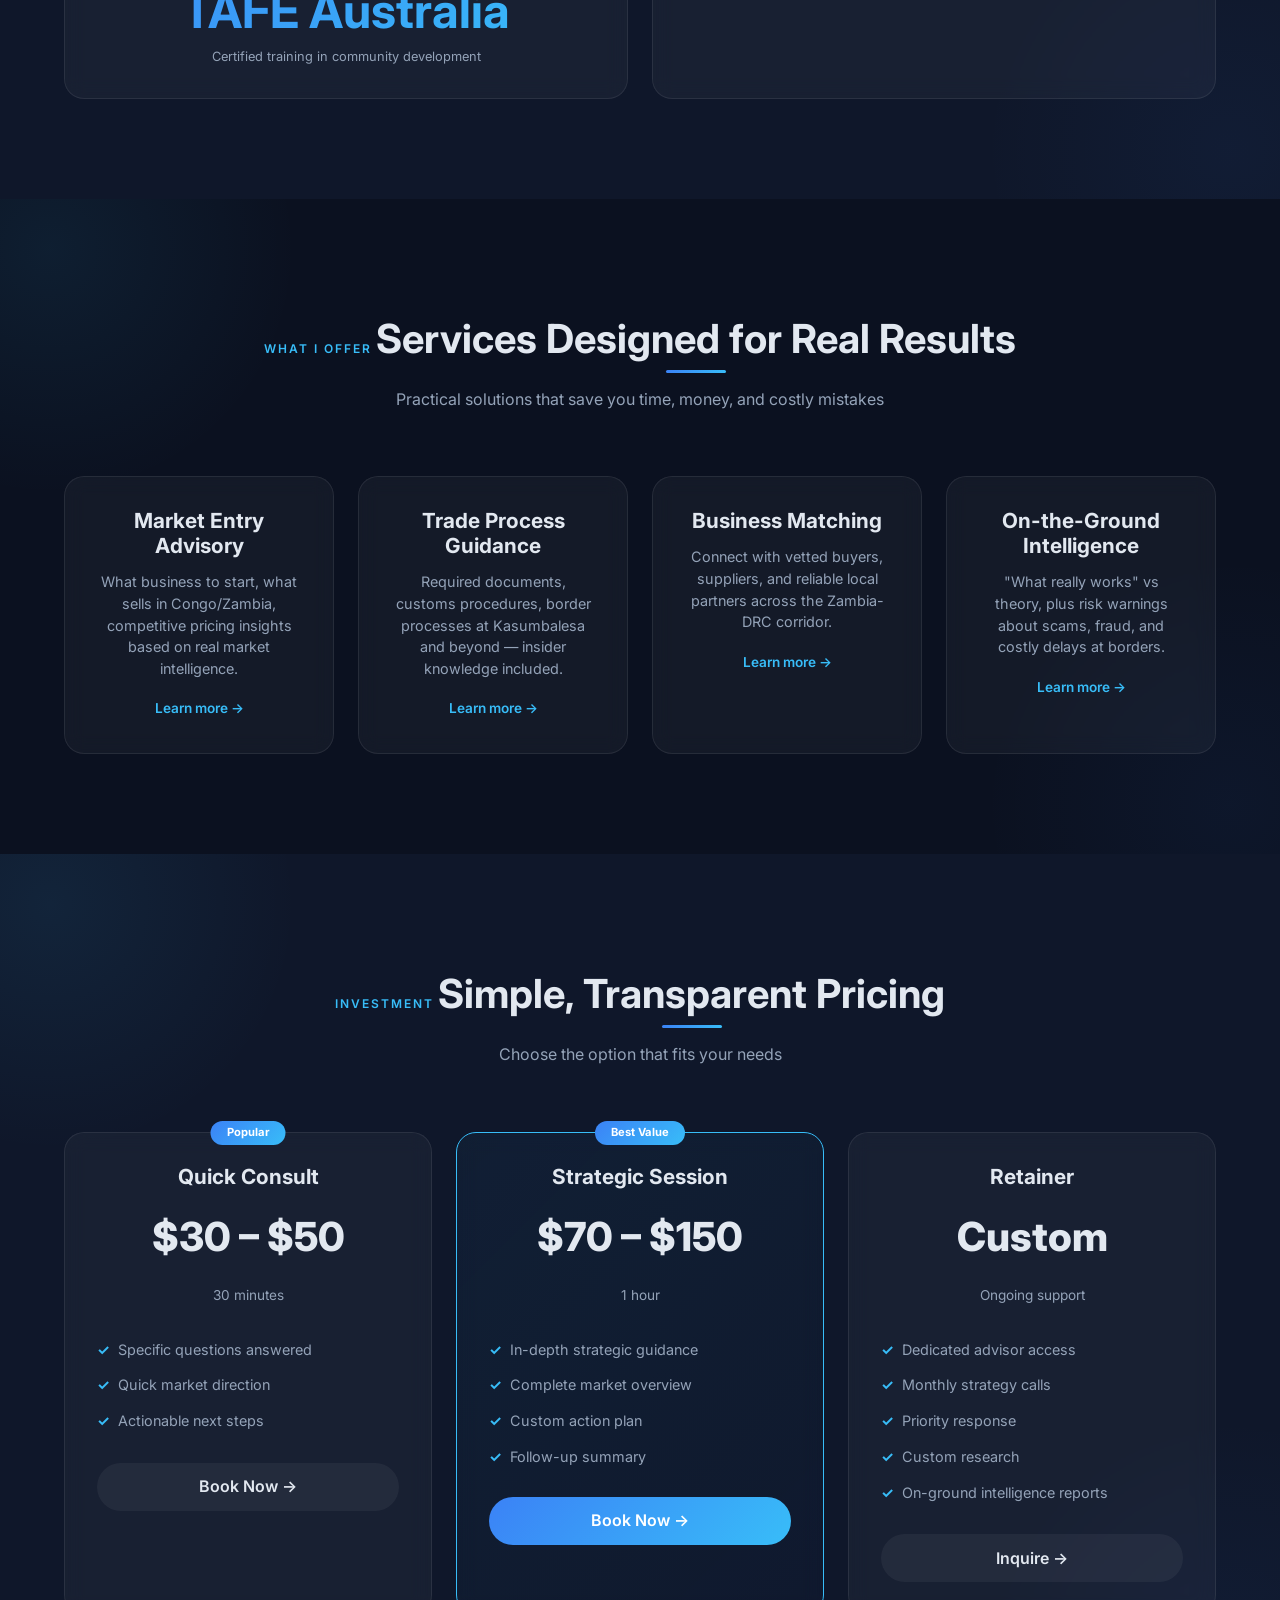
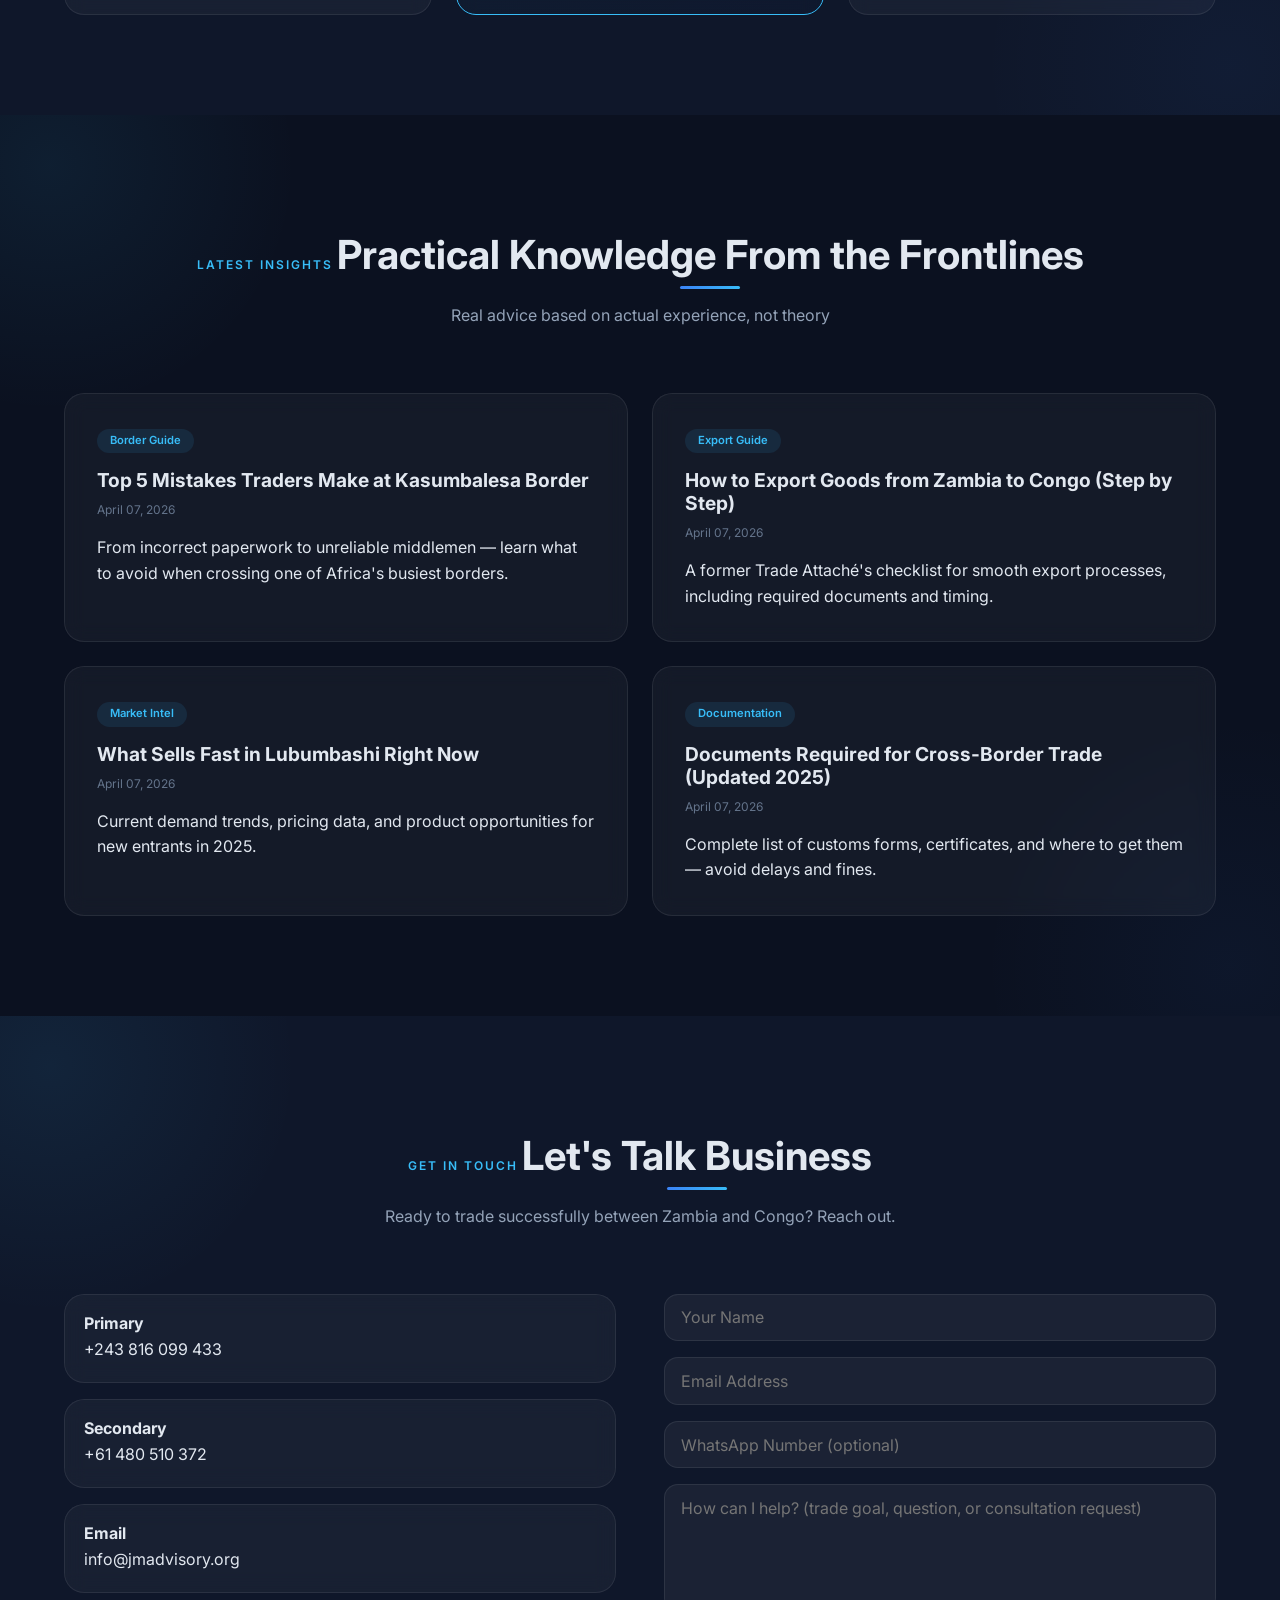
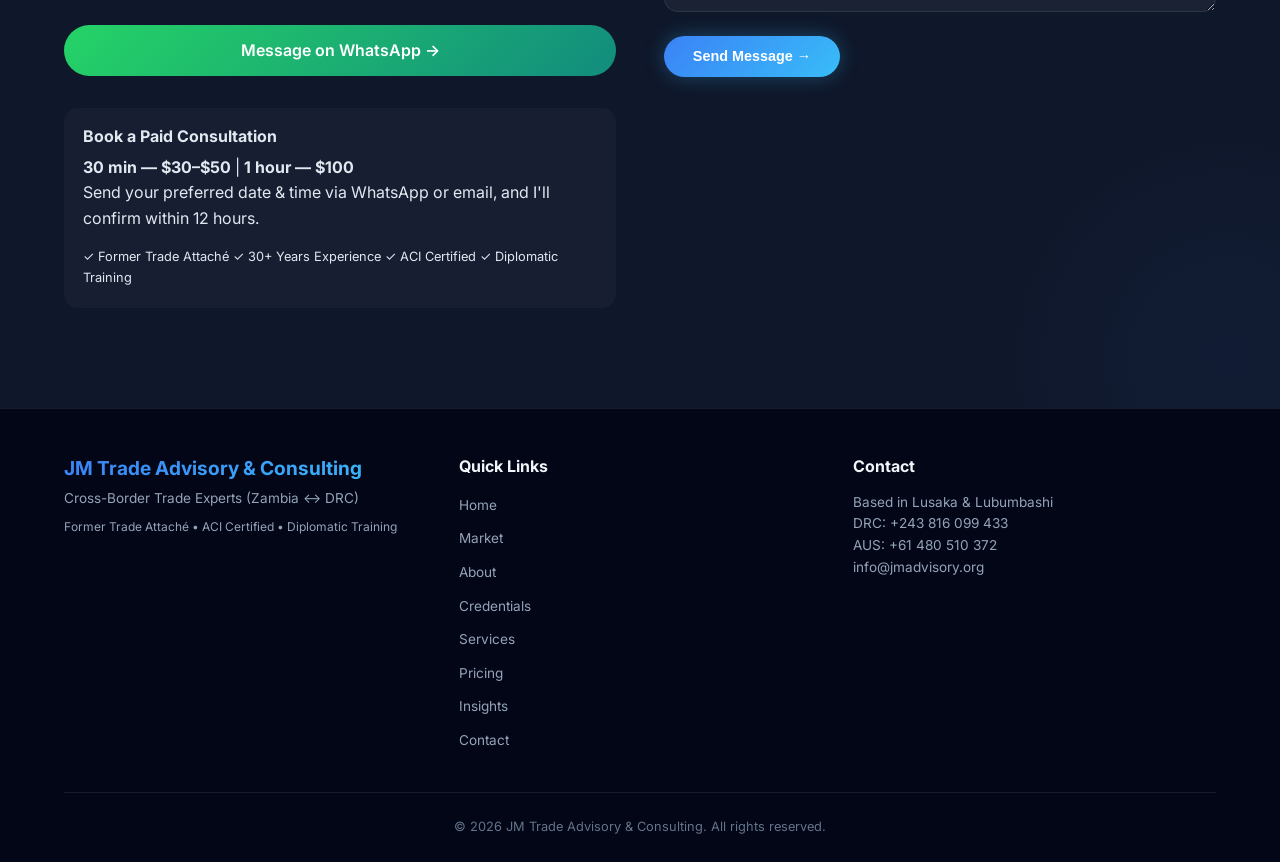
==== commit b2fc9ee8: "Updated website logo and favicon" ====
--- a/index.html
+++ b/index.html
@@ -13,8 +13,70 @@
     <meta property="og:description" content="Expert cross-border trade guidance between Zambia and DRC">
     <meta property="og:type" content="website">
     
+    <!-- Favicon / Tab Icon - Logo displayed on browser tab -->
+    <link rel="icon" type="image/png" href="images/logo.png">
+    <link rel="apple-touch-icon" href="images/logo.png">
+    
     <!-- Styles -->
     <link rel="stylesheet" href="css/style.css">
+    
+    <style>
+        /* Additional inline styles to ensure logo displays properly in header and tab */
+        .logo-with-image {
+            display: flex;
+            align-items: center;
+            gap: 1rem;
+            flex-wrap: wrap;
+        }
+        
+        .logo-img {
+            height: 55px;
+            width: auto;
+            display: block;
+            transition: transform 0.2s ease;
+        }
+        
+        .logo-img:hover {
+            transform: scale(1.02);
+        }
+        
+        .logo-text h1 {
+            font-size: 1.4rem;
+            margin-bottom: 0.2rem;
+            line-height: 1.2;
+        }
+        
+        .logo-text span {
+            font-size: 0.75rem;
+            color: var(--accent, #f4c542);
+            display: block;
+        }
+        
+        @media (max-width: 768px) {
+            .logo-img {
+                height: 42px;
+            }
+            .logo-text h1 {
+                font-size: 1rem;
+            }
+            .logo-with-image {
+                gap: 0.5rem;
+            }
+        }
+        
+        /* Fix for existing header structure */
+        .logo a {
+            display: inline-block;
+            color: inherit;
+            text-decoration: none;
+        }
+        
+        .header-flex .logo {
+            display: flex;
+            align-items: center;
+            gap: 0.8rem;
+        }
+    </style>
 </head>
 <body>
 
@@ -22,8 +84,12 @@
 <header>
     <div class="container header-flex">
         <div class="logo">
-            <a href="#home">JM Trade Advisory & Consulting</a>
-            <span>Zambia ↔ DRC Cross-Border Specialists</span>
+            <!-- Logo image added here (visible in header) -->
+            <img src="images/logo.png" alt="JM Trade Advisory & Consulting Logo" class="logo-img" onerror="this.style.display='none'">
+            <div class="logo-text">
+                <a href="#home">JM Trade Advisory & Consulting</a>
+                <span>Zambia ↔ DRC Cross-Border Specialists</span>
+            </div>
         </div>
         <nav>
             <ul>
@@ -169,7 +235,7 @@
         <!-- Additional Credentials -->
         <div class="stats-grid credentials-stats">
             <div class="stat-box">
-                <h3>Community Services and Youth Support & TAFE Australia<</h3>
+                <h3>Community Services and Youth Support at TAFE Australia</h3>
                 
                 <small>Certified training in community development</small>
             </div>
@@ -440,7 +506,8 @@
         if (target) {
             target.scrollIntoView({ behavior: 'smooth' });
             // Close mobile menu if open
-            document.querySelector('nav').classList.remove('active');
+            const nav = document.querySelector('nav');
+            if (nav && nav.classList) nav.classList.remove('active');
         }
     });
 });
